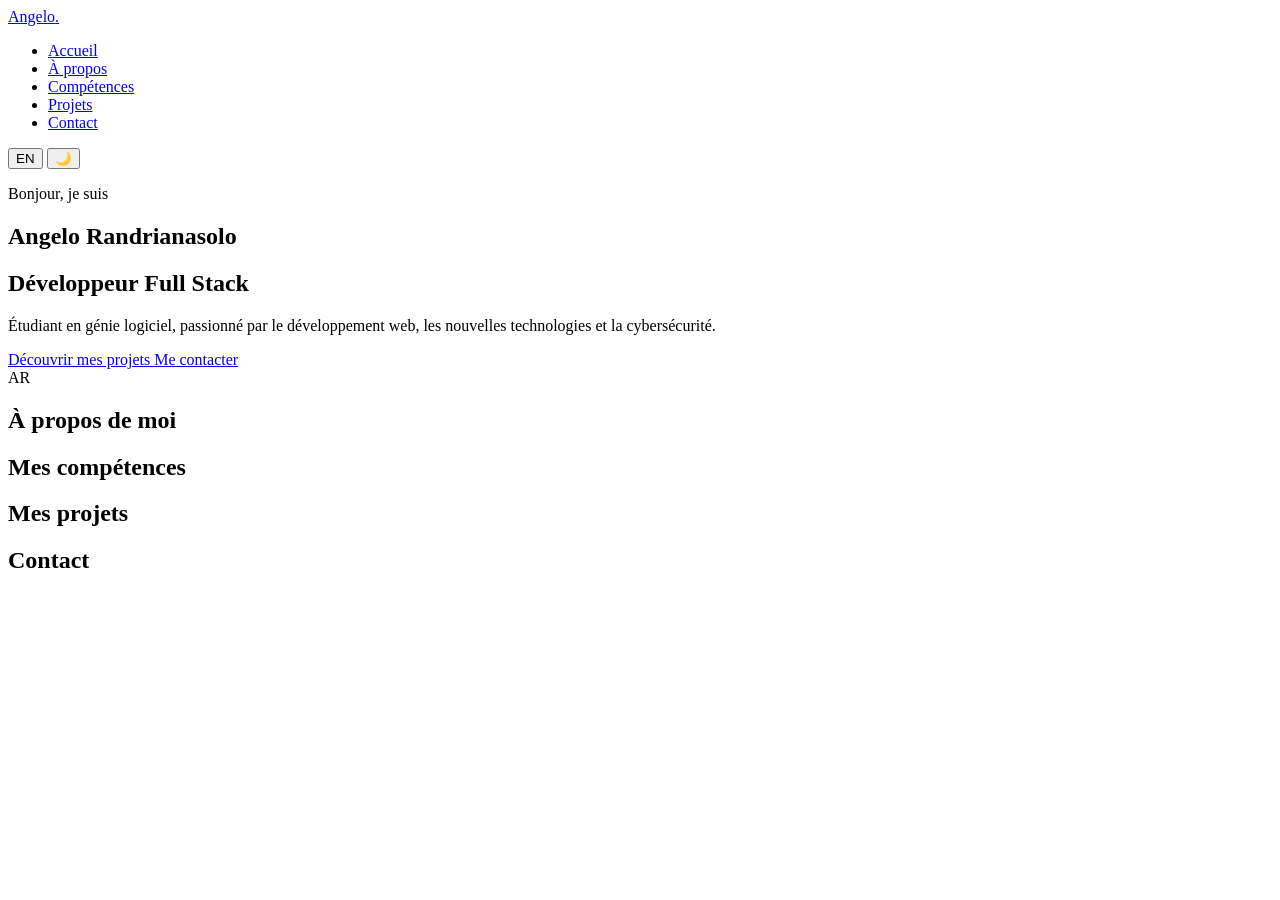
==== src/index.html @ d8524e96 "Structure HTML du portfolio" ====
<!DOCTYPE html>
<html lang="fr">
<head>
    <meta charset="UTF-8">
    <meta name="viewport" content="width=device-width, initial-scale=1.0">

    <meta name="description" content="Portfolio personnel d'Angelo, développeur en génie logiciel.">

    <title>Angelo | Développeur Full Stack</title>

    <link rel="stylesheet" href="css/style.css">
</head>

<body>

    <!-- Navigation -->
    <header class="header">
        <nav class="navbar container">

            <a href="#" class="logo">
                Angelo<span>.</span>
            </a>

            <ul class="nav-menu">
                <li><a href="#accueil" data-i18n="nav.home">Accueil</a></li>
                <li><a href="#apropos" data-i18n="nav.about">À propos</a></li>
                <li><a href="#competences" data-i18n="nav.skills">Compétences</a></li>
                <li><a href="#projets" data-i18n="nav.projects">Projets</a></li>
                <li><a href="#contact" data-i18n="nav.contact">Contact</a></li>
            </ul>

            <div class="nav-actions">
                <button id="language-toggle">EN</button>
                <button id="theme-toggle">🌙</button>
            </div>

        </nav>
    </header>

    <!-- Accueil -->
    <main>

        <section class="hero container" id="accueil">

            <div class="hero-content">

                <p class="hero-subtitle" data-i18n="hero.greeting">
                    Bonjour, je suis
                </p>

                <h1>
                    Angelo <span>Randrianasolo</span>
                </h1>

                <h2 data-i18n="hero.job">
                    Développeur Full Stack
                </h2>

                <p class="hero-description" data-i18n="hero.description">
                    Étudiant en génie logiciel, passionné par le développement
                    web, les nouvelles technologies et la cybersécurité.
                </p>

                <div class="hero-buttons">

                    <a href="#projets" class="btn btn-primary"
                       data-i18n="hero.projects">
                        Découvrir mes projets
                    </a>

                    <a href="#contact" class="btn btn-secondary"
                       data-i18n="hero.contact">
                        Me contacter
                    </a>

                </div>

            </div>

            <div class="hero-image">
                <div class="image-placeholder">
                    AR
                </div>
            </div>

        </section>

        <!-- À propos -->
        <section id="apropos" class="container">
            <h2 data-i18n="about.title">À propos de moi</h2>
        </section>

        <!-- Compétences -->
        <section id="competences" class="container">
            <h2 data-i18n="skills.title">Mes compétences</h2>
        </section>

        <!-- Projets -->
        <section id="projets" class="container">
            <h2 data-i18n="projects.title">Mes projets</h2>
        </section>

        <!-- Contact -->
        <section id="contact" class="container">
            <h2 data-i18n="contact.title">Contact</h2>
        </section>

    </main>

    <script src="js/script.js"></script>

</body>
</html>
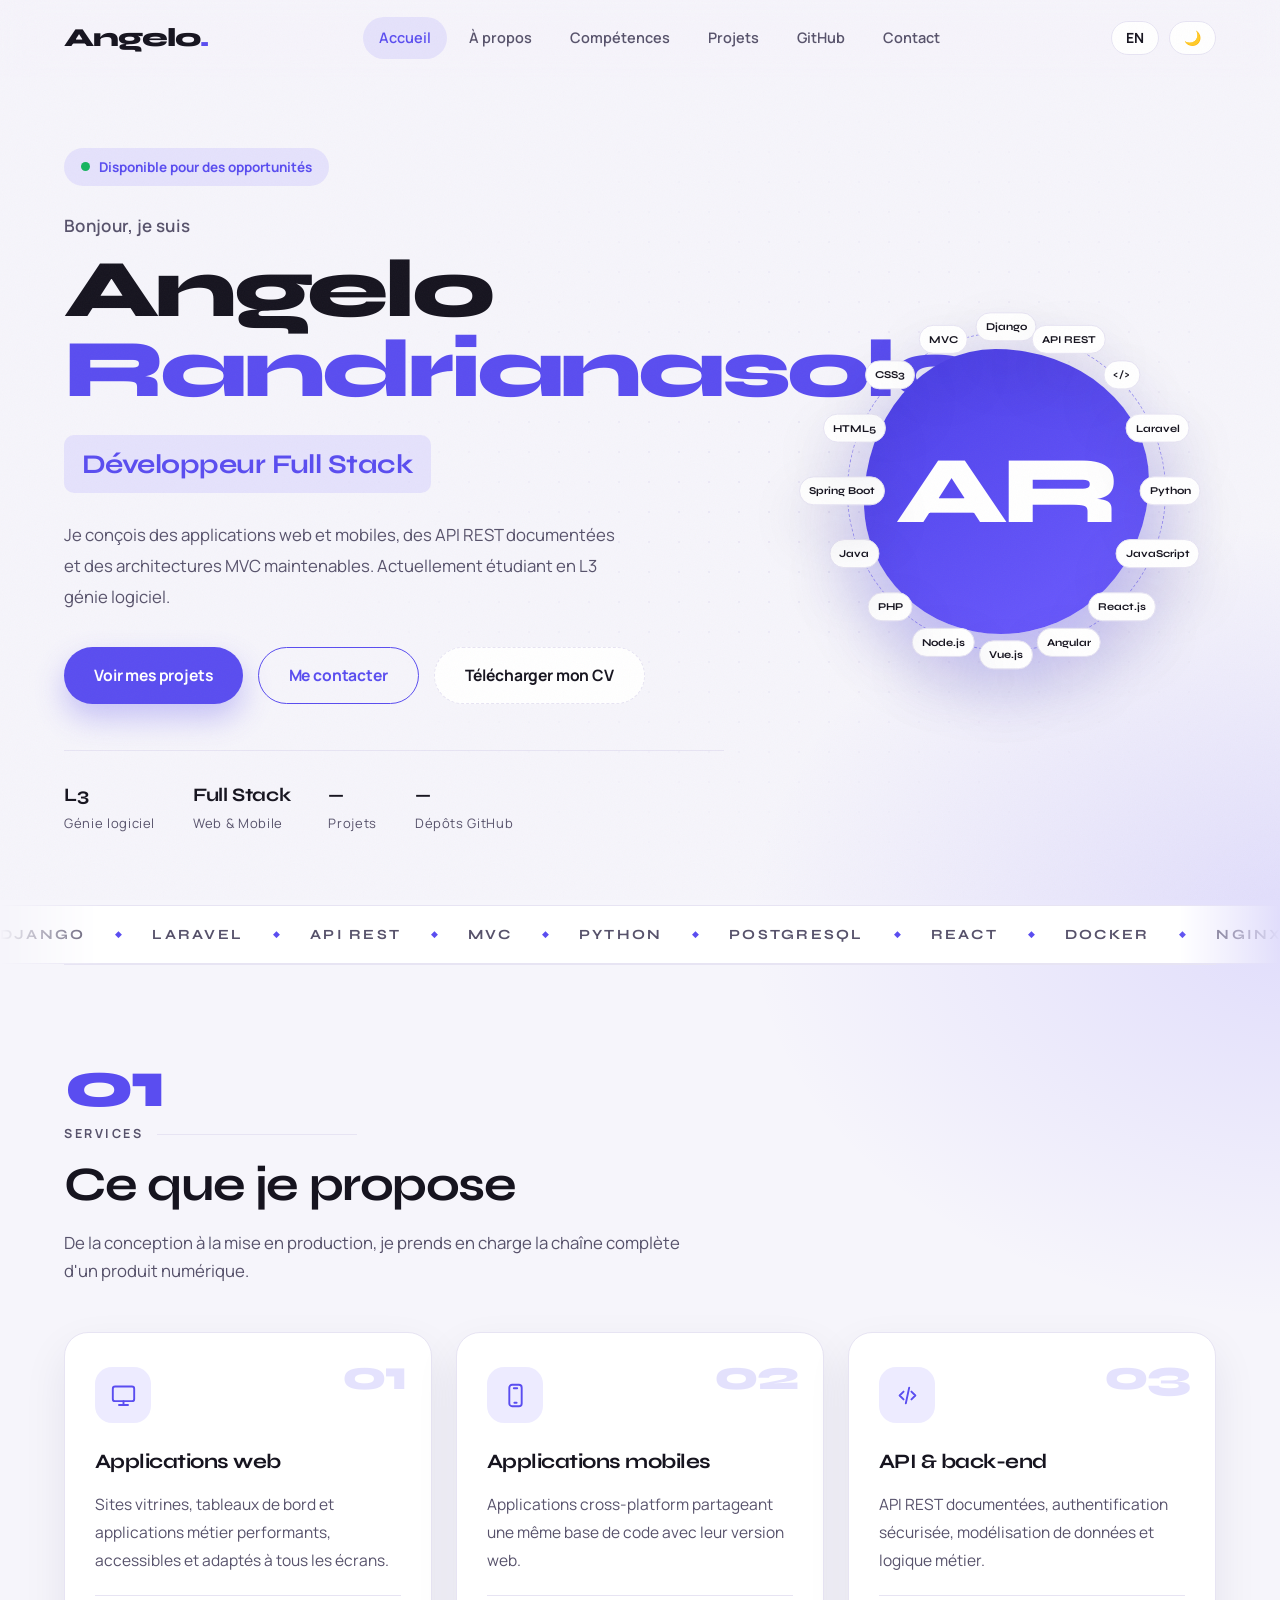
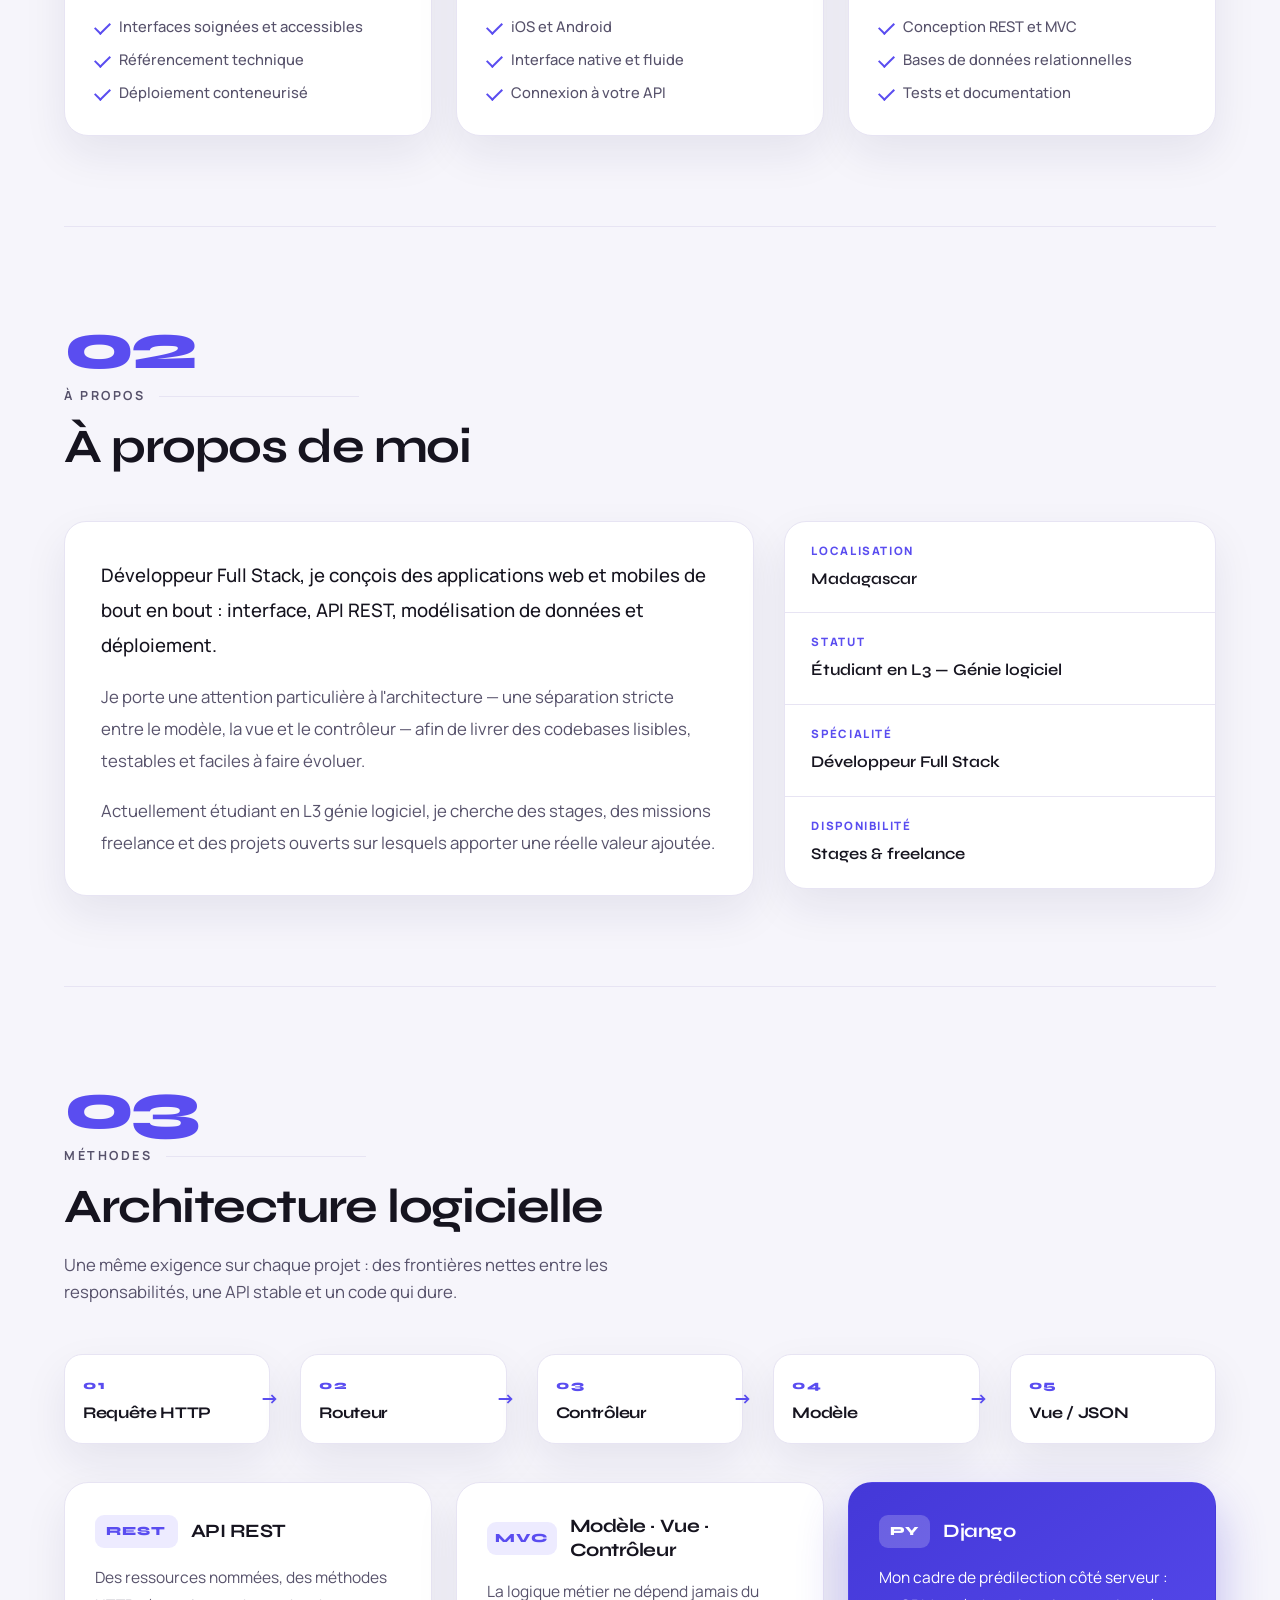
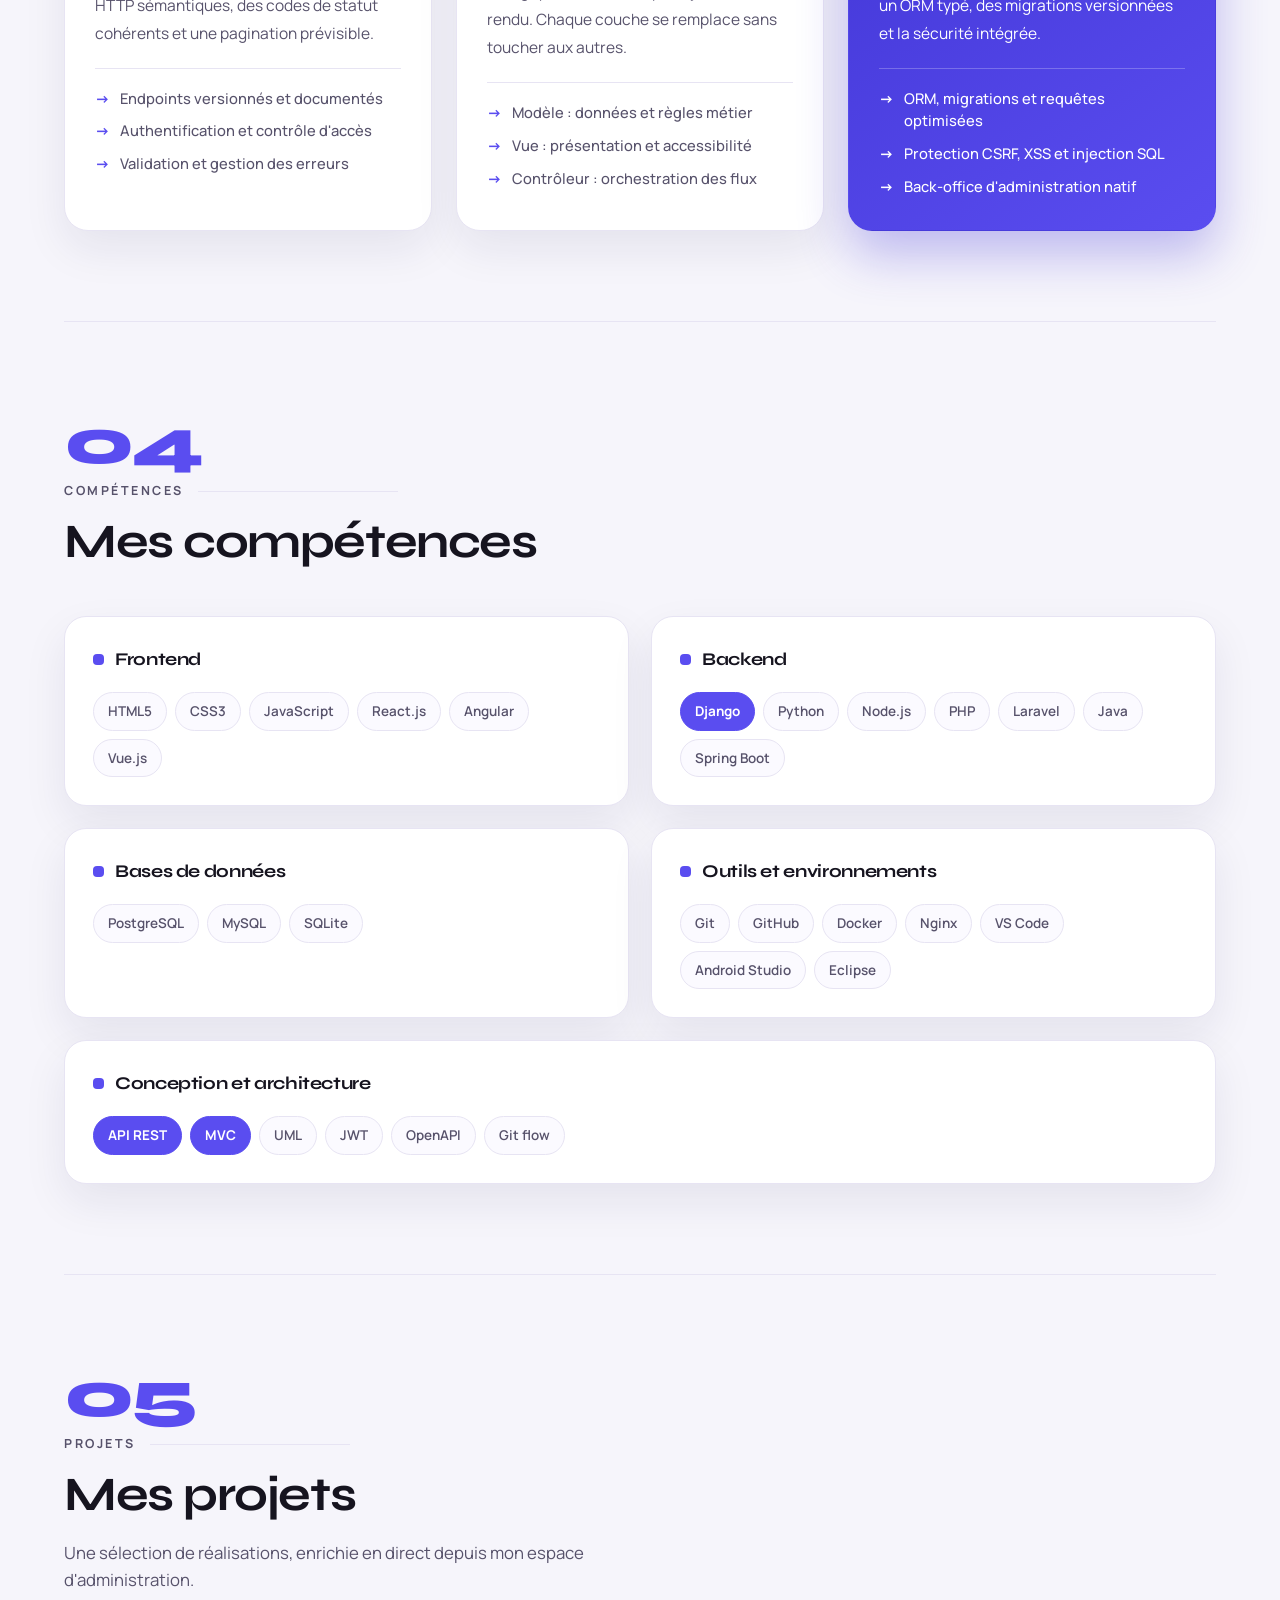
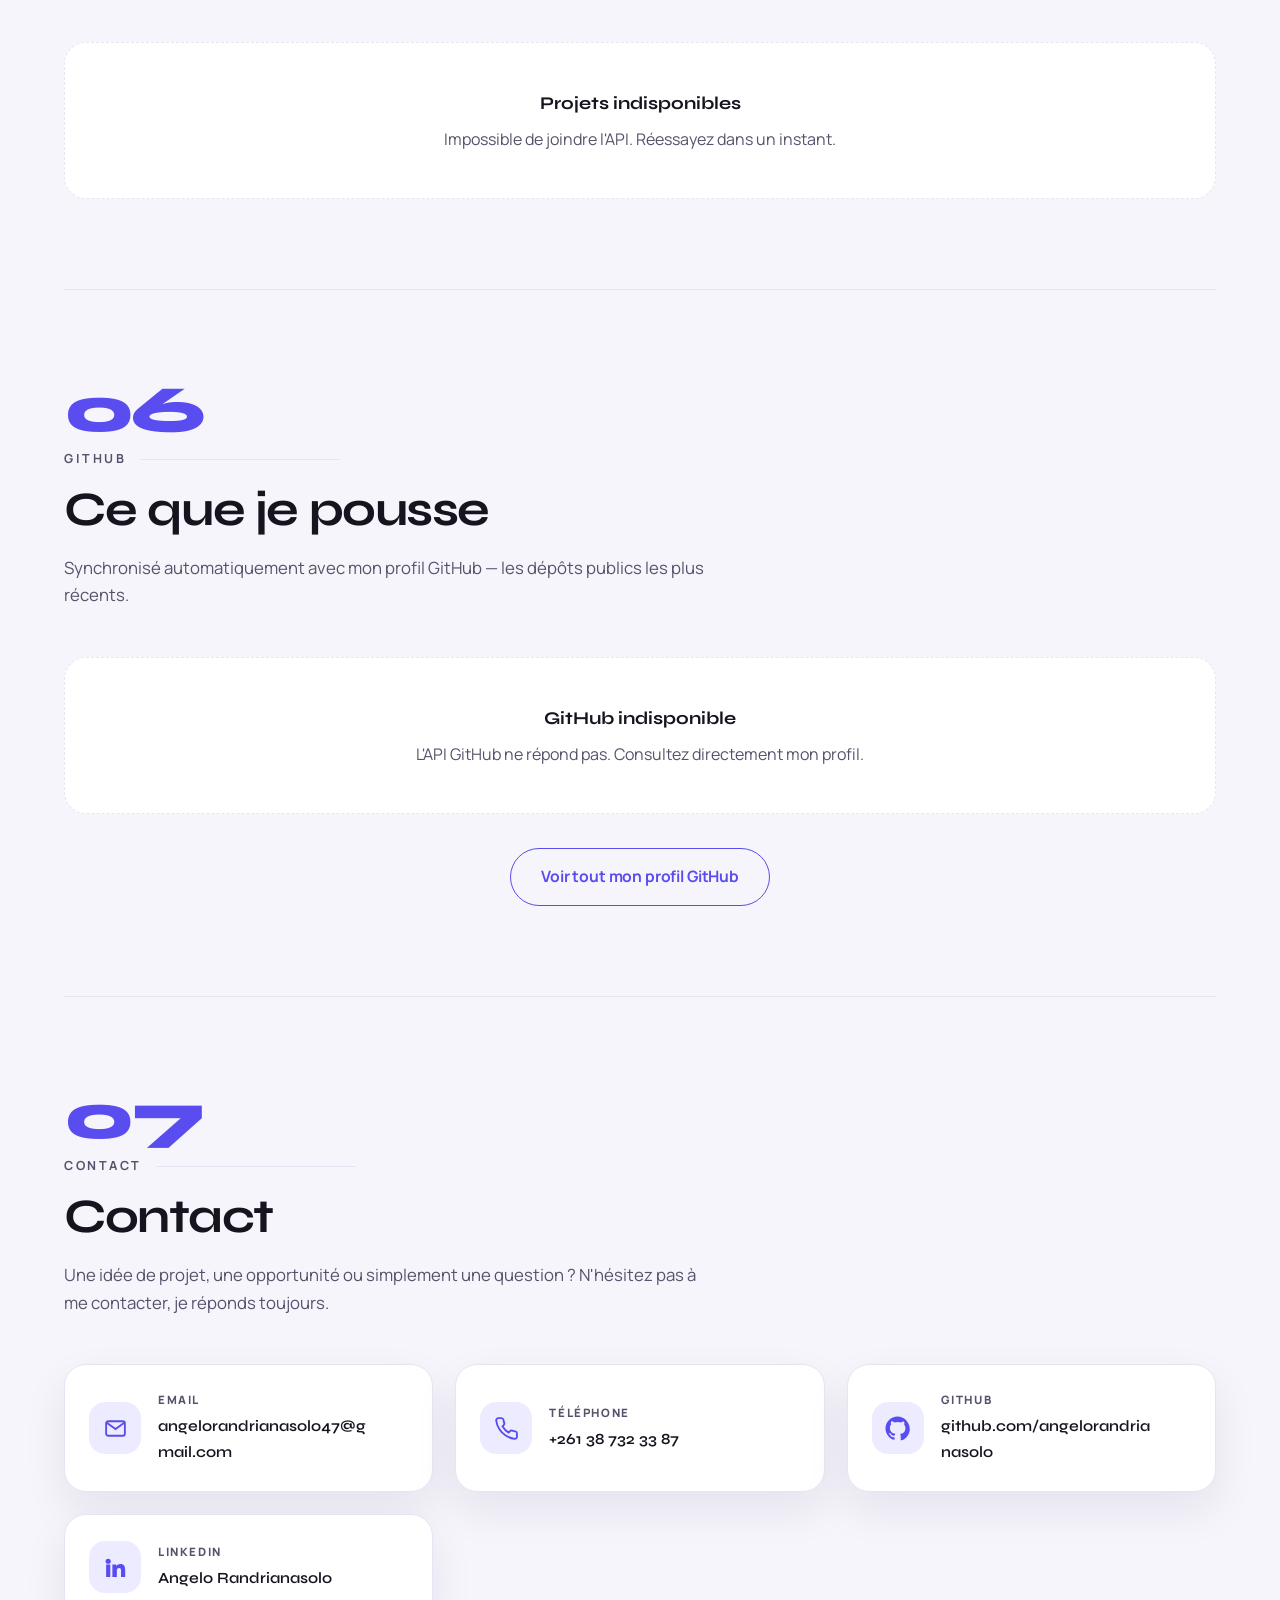
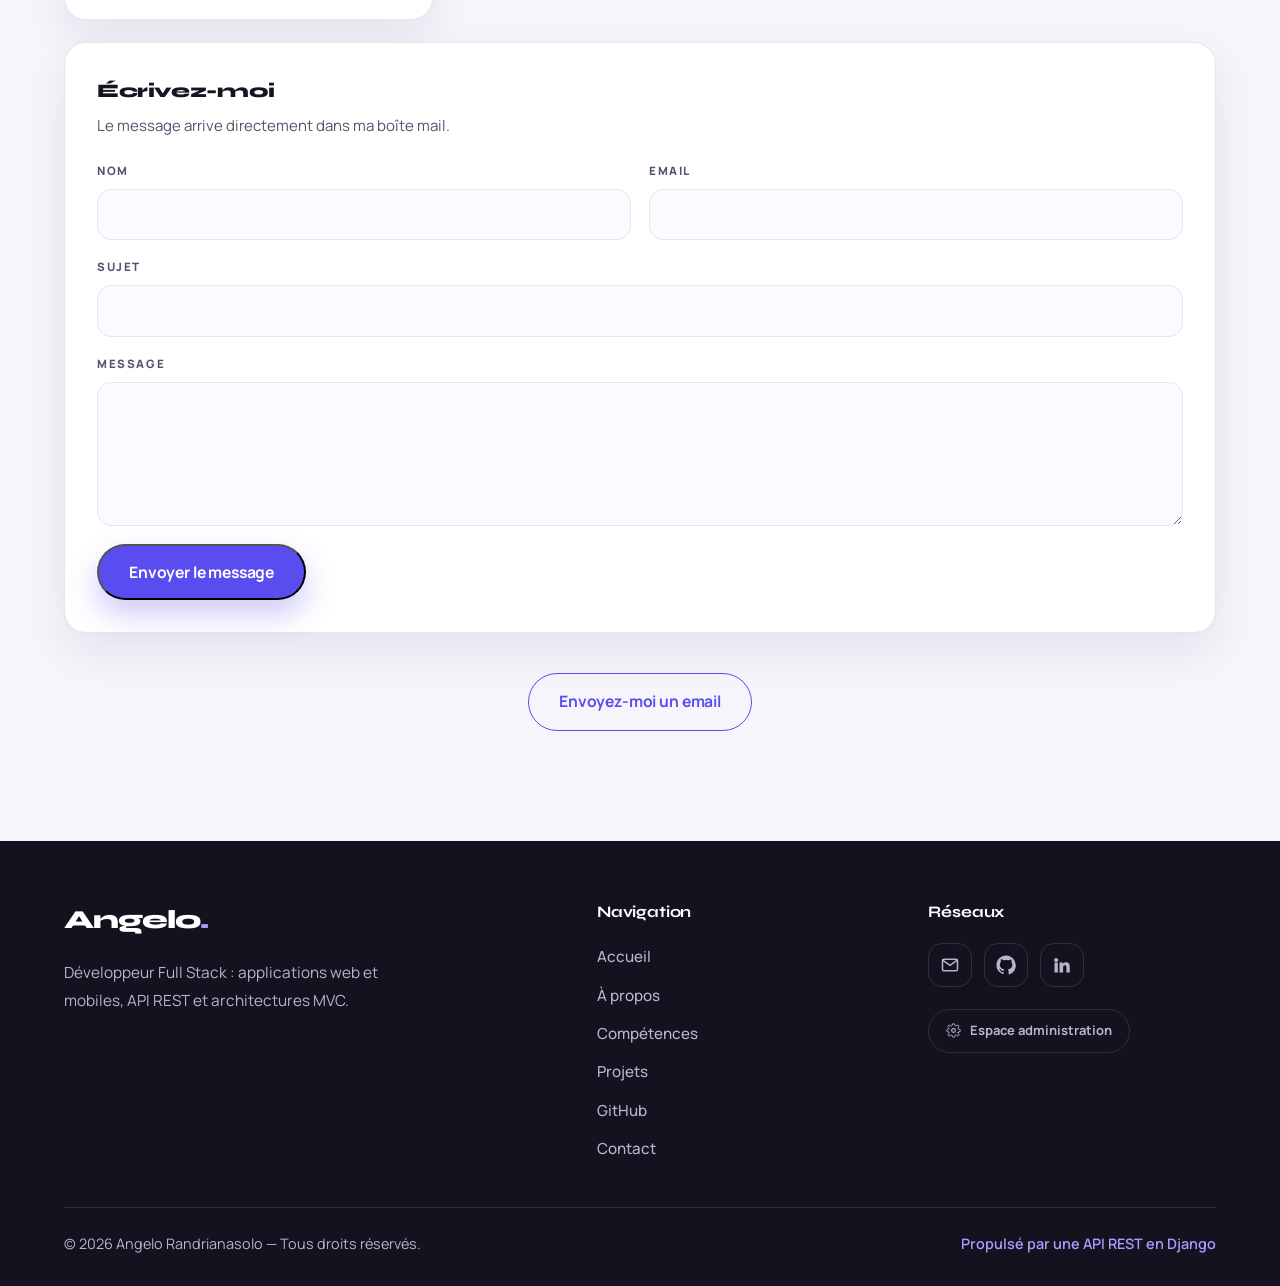
==== commit e407ec38: "feat(site): refonte de la page publique - Hero avec photo de profil, CV, compteurs et anneau de 16 c" ====
--- a/src/index.html
+++ b/src/index.html
@@ -1,72 +1,141 @@
-
 <!DOCTYPE html>
 <html lang="fr">
 <head>
     <meta charset="UTF-8">
     <meta name="viewport" content="width=device-width, initial-scale=1.0">
 
-    <meta name="description" content="Portfolio personnel d'Angelo, développeur en génie logiciel.">
-
-    <title>Angelo | Développeur Full Stack</title>
-
-    <link rel="stylesheet" href="css/style.css">
+    <meta name="description" content="Portfolio d'Angelo Randrianasolo, développeur Full Stack : applications web et mobiles, API REST et architectures MVC. Étudiant en L3 génie logiciel.">
+    <meta name="author" content="Angelo Randrianasolo">
+    <meta name="theme-color" content="#f6f5fb">
+
+    <meta property="og:type" content="website">
+    <meta property="og:locale" content="fr_FR">
+    <meta property="og:title" content="Angelo Randrianasolo | Développeur Full Stack">
+    <meta property="og:description" content="Applications web et mobiles, API REST documentées et architectures MVC. Développeur Full Stack basé à Madagascar.">
+
+    <title>Angelo Randrianasolo | Développeur Full Stack</title>
+
+    <link rel="icon" type="image/svg+xml" href="favicon.svg">
+
+    <link rel="preconnect" href="https://fonts.googleapis.com">
+    <link rel="preconnect" href="https://fonts.gstatic.com" crossorigin>
+    <link href="https://fonts.googleapis.com/css2?family=Syne:wght@600;700;800&family=Manrope:wght@400;500;600;700;800&display=swap" rel="stylesheet">
+
+    <link rel="stylesheet" href="css/style.css?v=20261120f">
+
+    <!-- Applique le thème avant le premier rendu pour éviter le flash blanc -->
+    <script>
+        (function () {
+            document.documentElement.classList.add("js");
+
+            var theme = null;
+            try { theme = localStorage.getItem("portfolio-theme"); } catch (error) {}
+
+            if (!theme) {
+                theme = window.matchMedia("(prefers-color-scheme: dark)").matches
+                    ? "dark" : "light";
+            }
+
+            if (theme === "dark") {
+                document.documentElement.classList.add("dark-theme");
+            }
+        })();
+    </script>
 </head>
 
 <body>
+
+    <a class="skip-link" href="#contenu" data-i18n="a11y.skip">Aller au contenu</a>
 
     <!-- Navigation -->
     <header class="header">
-        <nav class="navbar container">
-
-            <a href="#" class="logo">
+        <nav class="navbar container" aria-label="Navigation principale" data-i18n-aria="a11y.nav">
+
+            <a href="#accueil" class="logo">
                 Angelo<span>.</span>
             </a>
 
-            <ul class="nav-menu">
+            <ul class="nav-menu" id="nav-menu">
                 <li><a href="#accueil" data-i18n="nav.home">Accueil</a></li>
                 <li><a href="#apropos" data-i18n="nav.about">À propos</a></li>
                 <li><a href="#competences" data-i18n="nav.skills">Compétences</a></li>
                 <li><a href="#projets" data-i18n="nav.projects">Projets</a></li>
+                <li><a href="#github" data-i18n="nav.github">GitHub</a></li>
                 <li><a href="#contact" data-i18n="nav.contact">Contact</a></li>
             </ul>
 
             <div class="nav-actions">
-                <button id="language-toggle">EN</button>
-                <button id="theme-toggle">🌙</button>
+                <button id="language-toggle" type="button"
+                        aria-label="Passer en anglais (EN)"
+                        data-i18n-aria="a11y.lang">EN</button>
+
+                <button id="theme-toggle" type="button"
+                        aria-label="Passer en mode sombre (🌙)"
+                        data-i18n-aria="a11y.theme.toDark">🌙</button>
+
+                <button id="nav-toggle" class="nav-toggle" type="button"
+                        aria-label="Ouvrir le menu"
+                        aria-expanded="false"
+                        aria-controls="nav-menu"
+                        data-i18n-aria="a11y.menu.open">
+
+                    <svg class="icon-menu" viewBox="0 0 24 24" aria-hidden="true">
+                        <path d="M4 7h16M4 12h16M4 17h16"
+                              fill="none" stroke="currentColor"
+                              stroke-width="2" stroke-linecap="round"/>
+                    </svg>
+
+                    <svg class="icon-close" viewBox="0 0 24 24" aria-hidden="true">
+                        <path d="M6 6l12 12M18 6L6 18"
+                              fill="none" stroke="currentColor"
+                              stroke-width="2" stroke-linecap="round"/>
+                    </svg>
+                </button>
             </div>
 
         </nav>
     </header>
 
-    <!-- Accueil -->
-    <main>
-
+    <main id="contenu">
+
+        <!-- ================= ACCUEIL ================= -->
         <section class="hero container" id="accueil">
 
             <div class="hero-content">
 
-                <p class="hero-subtitle" data-i18n="hero.greeting">
+                <p class="hero-badge reveal">
+                    <span class="pulse" aria-hidden="true"></span>
+                    <span data-i18n="hero.available">Disponible pour des opportunités</span>
+                </p>
+
+                <p class="hero-subtitle reveal" data-i18n="hero.greeting">
                     Bonjour, je suis
                 </p>
 
-                <h1>
+                <h1 class="reveal">
                     Angelo <span>Randrianasolo</span>
                 </h1>
 
-                <h2 data-i18n="hero.job">
+                <p class="hero-role reveal" data-i18n="hero.job">
                     Développeur Full Stack
-                </h2>
-
-                <p class="hero-description" data-i18n="hero.description">
-                    Étudiant en génie logiciel, passionné par le développement
-                    web, les nouvelles technologies et la cybersécurité.
-                </p>
-
-                <div class="hero-buttons">
+                </p>
+
+                <p class="hero-description reveal" data-i18n="hero.description">
+                    Je conçois des applications web et mobiles, des API REST
+                    documentées et des architectures MVC maintenables.
+                    Actuellement étudiant en L3 génie logiciel.
+                </p>
+
+                <div class="hero-buttons reveal">
 
                     <a href="#projets" class="btn btn-primary"
                        data-i18n="hero.projects">
-                        Découvrir mes projets
+                        Voir mes projets
+                        <svg class="btn-arrow" viewBox="0 0 24 24" aria-hidden="true">
+                            <path d="M5 12h14M13 6l6 6-6 6"
+                                  fill="none" stroke="currentColor"
+                                  stroke-width="2" stroke-linecap="round" stroke-linejoin="round"/>
+                        </svg>
                     </a>
 
                     <a href="#contact" class="btn btn-secondary"
@@ -74,41 +143,754 @@
                         Me contacter
                     </a>
 
-                </div>
-
-            </div>
-
-            <div class="hero-image">
-                <div class="image-placeholder">
-                    AR
-                </div>
+                    <a href="#" id="cv-download" class="btn btn-ghost"
+                       hidden data-i18n="hero.cv">
+                        Télécharger mon CV
+                        <svg class="btn-arrow" viewBox="0 0 24 24" aria-hidden="true">
+                            <path d="M12 4v11m0 0 4-4m-4 4-4-4M5 19h14"
+                                  fill="none" stroke="currentColor"
+                                  stroke-width="2" stroke-linecap="round" stroke-linejoin="round"/>
+                        </svg>
+                    </a>
+
+                </div>
+
+                <ul class="hero-meta reveal">
+
+                    <li>
+                        <strong>L3</strong>
+                        <span data-i18n="hero.meta1">Génie logiciel</span>
+                    </li>
+
+                    <li>
+                        <strong>Full Stack</strong>
+                        <span data-i18n="hero.meta2">Web &amp; Mobile</span>
+                    </li>
+
+                    <li>
+                        <strong id="stat-projects">—</strong>
+                        <span data-i18n="hero.statProjects">Projets</span>
+                    </li>
+
+                    <li>
+                        <strong id="stat-repos">—</strong>
+                        <span data-i18n="hero.statRepos">Dépôts GitHub</span>
+                    </li>
+
+                </ul>
+
+            </div>
+
+            <div class="hero-visual reveal" aria-hidden="true">
+
+                <div class="hero-avatar">
+                    <img id="hero-photo" class="avatar-photo" alt="" hidden>
+                    <span class="avatar-initials">AR</span>
+                    <span class="avatar-ring"></span>
+                </div>
+
+                <div class="hero-chips">
+                    <span class="chip-slot" style="--i:0"><span class="float-chip">Django</span></span>
+                    <span class="chip-slot" style="--i:1"><span class="float-chip">API REST</span></span>
+                    <span class="chip-slot" style="--i:2"><span class="float-chip">&lt;/&gt;</span></span>
+                    <span class="chip-slot" style="--i:3"><span class="float-chip">Laravel</span></span>
+                    <span class="chip-slot" style="--i:4"><span class="float-chip">Python</span></span>
+                    <span class="chip-slot" style="--i:5"><span class="float-chip">JavaScript</span></span>
+                    <span class="chip-slot" style="--i:6"><span class="float-chip">React.js</span></span>
+                    <span class="chip-slot" style="--i:7"><span class="float-chip">Angular</span></span>
+                    <span class="chip-slot" style="--i:8"><span class="float-chip">Vue.js</span></span>
+                    <span class="chip-slot" style="--i:9"><span class="float-chip">Node.js</span></span>
+                    <span class="chip-slot" style="--i:10"><span class="float-chip">PHP</span></span>
+                    <span class="chip-slot" style="--i:11"><span class="float-chip">Java</span></span>
+                    <span class="chip-slot" style="--i:12"><span class="float-chip">Spring Boot</span></span>
+                    <span class="chip-slot" style="--i:13"><span class="float-chip">HTML5</span></span>
+                    <span class="chip-slot" style="--i:14"><span class="float-chip">CSS3</span></span>
+                    <span class="chip-slot" style="--i:15"><span class="float-chip">MVC</span></span>
+                </div>
+
             </div>
 
         </section>
 
-        <!-- À propos -->
+        <!-- ================= BANDEAU MOUVEMENT ================= -->
+        <div class="marquee" aria-hidden="true">
+            <div class="marquee-track">
+                <span>Django</span><i>◆</i>
+                <span>Laravel</span><i>◆</i>
+                <span>API REST</span><i>◆</i>
+                <span>MVC</span><i>◆</i>
+                <span>Python</span><i>◆</i>
+                <span>PostgreSQL</span><i>◆</i>
+                <span>React</span><i>◆</i>
+                <span>Docker</span><i>◆</i>
+                <span>Nginx</span><i>◆</i>
+                <span>JavaScript</span><i>◆</i>
+                <span>Git</span><i>◆</i>
+                <span>Django</span><i>◆</i>
+                <span>Laravel</span><i>◆</i>
+                <span>API REST</span><i>◆</i>
+                <span>MVC</span><i>◆</i>
+                <span>Python</span><i>◆</i>
+                <span>PostgreSQL</span><i>◆</i>
+                <span>React</span><i>◆</i>
+                <span>Docker</span><i>◆</i>
+                <span>Nginx</span><i>◆</i>
+                <span>JavaScript</span><i>◆</i>
+                <span>Git</span><i>◆</i>
+            </div>
+        </div>
+
+        <!-- ================= SERVICES ================= -->
+        <section id="services" class="container">
+
+            <div class="section-header reveal">
+                <span class="section-index" aria-hidden="true">01</span>
+                <p class="section-kicker" data-i18n="services.kicker">Services</p>
+                <h2 data-i18n="services.title">Ce que je propose</h2>
+                <p class="section-intro" data-i18n="services.intro">
+                    De la conception à la mise en production, je prends en charge
+                    la chaîne complète d'un produit numérique.
+                </p>
+            </div>
+
+            <div class="services-grid">
+
+                <article class="service-card reveal">
+                    <span class="service-icon" aria-hidden="true">
+                        <svg viewBox="0 0 24 24" fill="none" stroke="currentColor"
+                             stroke-width="1.7" stroke-linecap="round" stroke-linejoin="round">
+                            <rect x="2.5" y="4" width="19" height="13" rx="2"/>
+                            <path d="M8 20.5h8M12 17v3.5"/>
+                        </svg>
+                    </span>
+                    <span class="service-index" aria-hidden="true">01</span>
+                    <h3 data-i18n="services.web.title">Applications web</h3>
+                    <p data-i18n="services.web.desc">
+                        Sites vitrines, tableaux de bord et applications métier
+                        performants, accessibles et adaptés à tous les écrans.
+                    </p>
+                    <ul class="service-points">
+                        <li data-i18n="services.web.p1">Interfaces soignées et accessibles</li>
+                        <li data-i18n="services.web.p2">Référencement technique</li>
+                        <li data-i18n="services.web.p3">Déploiement conteneurisé</li>
+                    </ul>
+                </article>
+
+                <article class="service-card reveal">
+                    <span class="service-icon" aria-hidden="true">
+                        <svg viewBox="0 0 24 24" fill="none" stroke="currentColor"
+                             stroke-width="1.7" stroke-linecap="round" stroke-linejoin="round">
+                            <rect x="6.5" y="2.5" width="11" height="19" rx="2.5"/>
+                            <path d="M10.5 5.5h3M11 18.5h2"/>
+                        </svg>
+                    </span>
+                    <span class="service-index" aria-hidden="true">02</span>
+                    <h3 data-i18n="services.mobile.title">Applications mobiles</h3>
+                    <p data-i18n="services.mobile.desc">
+                        Applications cross-platform partageant une même base
+                        de code avec leur version web.
+                    </p>
+                    <ul class="service-points">
+                        <li data-i18n="services.mobile.p1">iOS et Android</li>
+                        <li data-i18n="services.mobile.p2">Interface native et fluide</li>
+                        <li data-i18n="services.mobile.p3">Connexion à votre API</li>
+                    </ul>
+                </article>
+
+                <article class="service-card reveal">
+                    <span class="service-icon" aria-hidden="true">
+                        <svg viewBox="0 0 24 24" fill="none" stroke="currentColor"
+                             stroke-width="1.7" stroke-linecap="round" stroke-linejoin="round">
+                            <path d="M8.5 8.5 5 12l3.5 3.5M15.5 8.5 19 12l-3.5 3.5M13.5 5l-3 14"/>
+                        </svg>
+                    </span>
+                    <span class="service-index" aria-hidden="true">03</span>
+                    <h3 data-i18n="services.api.title">API &amp; back-end</h3>
+                    <p data-i18n="services.api.desc">
+                        API REST documentées, authentification sécurisée,
+                        modélisation de données et logique métier.
+                    </p>
+                    <ul class="service-points">
+                        <li data-i18n="services.api.p1">Conception REST et MVC</li>
+                        <li data-i18n="services.api.p2">Bases de données relationnelles</li>
+                        <li data-i18n="services.api.p3">Tests et documentation</li>
+                    </ul>
+                </article>
+
+            </div>
+        </section>
+
+        <!-- ================= À PROPOS ================= -->
         <section id="apropos" class="container">
-            <h2 data-i18n="about.title">À propos de moi</h2>
+
+            <div class="section-header reveal">
+                <span class="section-index" aria-hidden="true">02</span>
+                <p class="section-kicker" data-i18n="about.kicker">À propos</p>
+                <h2 data-i18n="about.title">À propos de moi</h2>
+            </div>
+
+            <div class="about-layout">
+
+                <div class="about-content reveal">
+                    <p data-i18n="about.text1">
+                        Développeur Full Stack, je conçois des applications web
+                        et mobiles de bout en bout : interface, API REST,
+                        modélisation de données et déploiement.
+                    </p>
+
+                    <p data-i18n="about.text2">
+                        Je porte une attention particulière à l'architecture —
+                        une séparation stricte entre le modèle, la vue et le
+                        contrôleur — afin de livrer des codebases lisibles,
+                        testables et faciles à faire évoluer.
+                    </p>
+
+                    <p data-i18n="about.text3">
+                        Actuellement étudiant en L3 génie logiciel, je cherche
+                        des stages, des missions freelance et des projets
+                        ouverts sur lesquels apporter une réelle valeur ajoutée.
+                    </p>
+                </div>
+
+                <ul class="about-info reveal">
+                    <li>
+                        <span class="about-info-label" data-i18n="about.location.label">Localisation</span>
+                        <span class="about-info-value" data-i18n="about.location.value">Madagascar</span>
+                    </li>
+                    <li>
+                        <span class="about-info-label" data-i18n="about.status.label">Statut</span>
+                        <span class="about-info-value" data-i18n="about.status.value">Étudiant en L3 — Génie logiciel</span>
+                    </li>
+                    <li>
+                        <span class="about-info-label" data-i18n="about.focus.label">Spécialité</span>
+                        <span class="about-info-value" data-i18n="about.focus.value">Développeur Full Stack</span>
+                    </li>
+                    <li>
+                        <span class="about-info-label" data-i18n="about.availability.label">Disponibilité</span>
+                        <span class="about-info-value" data-i18n="about.availability.value">Stages &amp; freelance</span>
+                    </li>
+                </ul>
+
+            </div>
         </section>
 
-        <!-- Compétences -->
+        <!-- ================= ARCHITECTURE ================= -->
+        <section id="architecture" class="container">
+
+            <div class="section-header reveal">
+                <span class="section-index" aria-hidden="true">03</span>
+                <p class="section-kicker" data-i18n="arch.kicker">Méthodes</p>
+                <h2 data-i18n="arch.title">Architecture logicielle</h2>
+                <p class="section-intro" data-i18n="arch.intro">
+                    Une même exigence sur chaque projet : des frontières nettes
+                    entre les responsabilités, une API stable et un code qui
+                    dure.
+                </p>
+            </div>
+
+            <!-- Cycle d'une requête -->
+            <div class="arch-flow reveal" role="list"
+                 aria-label="Cycle d'une requête" data-i18n-aria="arch.flowAria">
+
+                <div class="arch-step" role="listitem">
+                    <span class="arch-num">01</span>
+                    <span class="arch-label" data-i18n="arch.flow.1">Requête HTTP</span>
+                </div>
+
+                <div class="arch-step" role="listitem">
+                    <span class="arch-num">02</span>
+                    <span class="arch-label" data-i18n="arch.flow.2">Routeur</span>
+                </div>
+
+                <div class="arch-step" role="listitem">
+                    <span class="arch-num">03</span>
+                    <span class="arch-label" data-i18n="arch.flow.3">Contrôleur</span>
+                </div>
+
+                <div class="arch-step" role="listitem">
+                    <span class="arch-num">04</span>
+                    <span class="arch-label" data-i18n="arch.flow.4">Modèle</span>
+                </div>
+
+                <div class="arch-step arch-step--last" role="listitem">
+                    <span class="arch-num">05</span>
+                    <span class="arch-label" data-i18n="arch.flow.5">Vue / JSON</span>
+                </div>
+
+            </div>
+
+            <div class="arch-grid">
+
+                <article class="arch-card reveal">
+                    <div class="arch-card-head">
+                        <span class="arch-badge" aria-hidden="true">REST</span>
+                        <h3 data-i18n="arch.rest.title">API REST</h3>
+                    </div>
+                    <p data-i18n="arch.rest.desc">
+                        Des ressources nommées, des méthodes HTTP sémantiques,
+                        des codes de statut cohérents et une pagination
+                        prévisible.
+                    </p>
+                    <ul class="arch-list">
+                        <li data-i18n="arch.rest.p1">Endpoints versionnés et documentés</li>
+                        <li data-i18n="arch.rest.p2">Authentification et contrôle d'accès</li>
+                        <li data-i18n="arch.rest.p3">Validation et gestion des erreurs</li>
+                    </ul>
+                </article>
+
+                <article class="arch-card reveal">
+                    <div class="arch-card-head">
+                        <span class="arch-badge" aria-hidden="true">MVC</span>
+                        <h3 data-i18n="arch.mvc.title">Modèle · Vue · Contrôleur</h3>
+                    </div>
+                    <p data-i18n="arch.mvc.desc">
+                        La logique métier ne dépend jamais du rendu. Chaque
+                        couche se remplace sans toucher aux autres.
+                    </p>
+                    <ul class="arch-list">
+                        <li data-i18n="arch.mvc.p1">Modèle : données et règles métier</li>
+                        <li data-i18n="arch.mvc.p2">Vue : présentation et accessibilité</li>
+                        <li data-i18n="arch.mvc.p3">Contrôleur : orchestration des flux</li>
+                    </ul>
+                </article>
+
+                <article class="arch-card arch-card--featured reveal">
+                    <div class="arch-card-head">
+                        <span class="arch-badge arch-badge--solid" aria-hidden="true">PY</span>
+                        <h3 data-i18n="arch.django.title">Django</h3>
+                    </div>
+                    <p data-i18n="arch.django.desc">
+                        Mon cadre de prédilection côté serveur : un ORM typé,
+                        des migrations versionnées et la sécurité intégrée.
+                    </p>
+                    <ul class="arch-list">
+                        <li data-i18n="arch.django.p1">ORM, migrations et requêtes optimisées</li>
+                        <li data-i18n="arch.django.p2">Protection CSRF, XSS et injection SQL</li>
+                        <li data-i18n="arch.django.p3">Back-office d'administration natif</li>
+                    </ul>
+                </article>
+
+            </div>
+        </section>
+
+        <!-- ================= COMPÉTENCES ================= -->
         <section id="competences" class="container">
-            <h2 data-i18n="skills.title">Mes compétences</h2>
+
+            <div class="section-header reveal">
+                <span class="section-index" aria-hidden="true">04</span>
+                <p class="section-kicker" data-i18n="skills.kicker">Compétences</p>
+                <h2 data-i18n="skills.title">Mes compétences</h2>
+            </div>
+
+            <div class="skills-grid">
+
+                <div class="skill-card reveal">
+                    <h3 data-i18n="skills.frontend">Frontend</h3>
+                    <div class="skill-tags">
+                        <span>HTML5</span>
+                        <span>CSS3</span>
+                        <span>JavaScript</span>
+                        <span>React.js</span>
+                        <span>Angular</span>
+                        <span>Vue.js</span>
+                    </div>
+                </div>
+
+                <div class="skill-card reveal">
+                    <h3 data-i18n="skills.backend">Backend</h3>
+                    <div class="skill-tags">
+                        <span class="tag-hot">Django</span>
+                        <span>Python</span>
+                        <span>Node.js</span>
+                        <span>PHP</span>
+                        <span>Laravel</span>
+                        <span>Java</span>
+                        <span>Spring Boot</span>
+                    </div>
+                </div>
+
+                <div class="skill-card reveal">
+                    <h3 data-i18n="skills.database">Bases de données</h3>
+                    <div class="skill-tags">
+                        <span>PostgreSQL</span>
+                        <span>MySQL</span>
+                        <span>SQLite</span>
+                    </div>
+                </div>
+
+                <div class="skill-card reveal">
+                    <h3 data-i18n="skills.tools">Outils et environnements</h3>
+                    <div class="skill-tags">
+                        <span>Git</span>
+                        <span>GitHub</span>
+                        <span>Docker</span>
+                        <span>Nginx</span>
+                        <span>VS Code</span>
+                        <span>Android Studio</span>
+                        <span>Eclipse</span>
+                    </div>
+                </div>
+
+                <div class="skill-card skill-card--wide reveal">
+                    <h3 data-i18n="skills.architecture">Conception et architecture</h3>
+                    <div class="skill-tags">
+                        <span class="tag-hot">API REST</span>
+                        <span class="tag-hot">MVC</span>
+                        <span>UML</span>
+                        <span>JWT</span>
+                        <span>OpenAPI</span>
+                        <span>Git flow</span>
+                    </div>
+                </div>
+
+            </div>
         </section>
 
-        <!-- Projets -->
+        <!-- ================= PROJETS ================= -->
         <section id="projets" class="container">
-            <h2 data-i18n="projects.title">Mes projets</h2>
+
+            <div class="section-header reveal">
+                <span class="section-index" aria-hidden="true">05</span>
+                <p class="section-kicker" data-i18n="projects.kicker">Projets</p>
+                <h2 data-i18n="projects.title">Mes projets</h2>
+                <p class="section-intro" data-i18n="projects.intro">
+                    Une sélection de réalisations, enrichie en direct depuis
+                    mon espace d'administration.
+                </p>
+            </div>
+
+            <div class="projects-grid" id="projects-grid"
+                 aria-live="polite" aria-busy="true">
+
+                <p class="projects-state" id="projects-state"
+                   data-i18n="projects.loading">Chargement des projets…</p>
+
+            </div>
         </section>
 
-        <!-- Contact -->
+        <!-- ================= GITHUB ================= -->
+        <section id="github" class="container">
+
+            <div class="section-header reveal">
+                <span class="section-index" aria-hidden="true">06</span>
+                <p class="section-kicker" data-i18n="github.kicker">GitHub</p>
+                <h2 data-i18n="github.title">Ce que je pousse</h2>
+                <p class="section-intro" data-i18n="github.intro">
+                    Synchronisé automatiquement avec mon profil GitHub —
+                    les dépôts publics les plus récents.
+                </p>
+            </div>
+
+            <div class="github-grid" id="github-grid"
+                 aria-live="polite" aria-busy="true">
+
+                <p class="projects-state" id="github-state"
+                   data-i18n="github.loading">Chargement des dépôts…</p>
+
+            </div>
+
+            <div class="github-cta reveal">
+                <a href="https://github.com/angelorandrianasolo"
+                   target="_blank" rel="noopener noreferrer"
+                   class="btn btn-secondary"
+                   data-i18n="github.view">
+                    Voir tout mon profil GitHub
+                    <svg class="btn-arrow" viewBox="0 0 24 24" aria-hidden="true">
+                        <path d="M7 17 17 7M9 7h8v8"
+                              fill="none" stroke="currentColor"
+                              stroke-width="2" stroke-linecap="round" stroke-linejoin="round"/>
+                    </svg>
+                </a>
+            </div>
+
+        </section>
+
+        <!-- ================= CONTACT ================= -->
         <section id="contact" class="container">
-            <h2 data-i18n="contact.title">Contact</h2>
+
+            <div class="section-header reveal">
+                <span class="section-index" aria-hidden="true">07</span>
+                <p class="section-kicker" data-i18n="contact.kicker">Contact</p>
+                <h2 data-i18n="contact.title">Contact</h2>
+                <p class="section-intro" data-i18n="contact.subtitle">
+                    Une idée de projet, une opportunité ou simplement une question ?
+                    N'hésitez pas à me contacter, je réponds toujours.
+                </p>
+            </div>
+
+            <div class="contact-grid">
+
+                <a class="contact-card reveal"
+                   href="mailto:angelorandrianasolo47@gmail.com">
+
+                    <span class="contact-icon" aria-hidden="true">
+                        <svg viewBox="0 0 24 24">
+                            <rect x="3" y="5" width="18" height="14" rx="2"
+                                  fill="none" stroke="currentColor" stroke-width="1.8"/>
+                            <path d="m3.6 6.5 8.4 6 8.4-6"
+                                  fill="none" stroke="currentColor"
+                                  stroke-width="1.8" stroke-linecap="round"/>
+                        </svg>
+                    </span>
+
+                    <span class="contact-body">
+                        <span class="contact-label" data-i18n="contact.email.label">Email</span>
+                        <span class="contact-value">angelorandrianasolo47@gmail.com</span>
+                    </span>
+
+                    <svg class="contact-arrow" viewBox="0 0 24 24" aria-hidden="true">
+                        <path d="M7 17 17 7M9 7h8v8"
+                              fill="none" stroke="currentColor"
+                              stroke-width="2" stroke-linecap="round" stroke-linejoin="round"/>
+                    </svg>
+                </a>
+
+                <a class="contact-card reveal"
+                   href="tel:+261387323387">
+
+                    <span class="contact-icon" aria-hidden="true">
+                        <svg viewBox="0 0 24 24">
+                            <path d="M22 16.9v3a2 2 0 0 1-2.2 2 19.8 19.8 0 0 1-8.6-3.1 19.5 19.5 0 0 1-6-6A19.8 19.8 0 0 1 2.1 4.2 2 2 0 0 1 4.1 2h3a2 2 0 0 1 2 1.7c.1 1 .4 2 .7 2.9a2 2 0 0 1-.5 2.1L8.1 9.9a16 16 0 0 0 6 6l1.3-1.3a2 2 0 0 1 2.1-.5c.9.3 1.9.6 2.9.7a2 2 0 0 1 1.7 2z"
+                                  fill="none" stroke="currentColor"
+                                  stroke-width="1.8" stroke-linecap="round" stroke-linejoin="round"/>
+                        </svg>
+                    </span>
+
+                    <span class="contact-body">
+                        <span class="contact-label" data-i18n="contact.phone.label">Téléphone</span>
+                        <span class="contact-value">+261 38 732 33 87</span>
+                    </span>
+
+                    <svg class="contact-arrow" viewBox="0 0 24 24" aria-hidden="true">
+                        <path d="M7 17 17 7M9 7h8v8"
+                              fill="none" stroke="currentColor"
+                              stroke-width="2" stroke-linecap="round" stroke-linejoin="round"/>
+                    </svg>
+                </a>
+
+                <a class="contact-card reveal"
+                   href="https://github.com/angelorandrianasolo"
+                   target="_blank" rel="noopener noreferrer">
+
+                    <span class="contact-icon" aria-hidden="true">
+                        <svg viewBox="0 0 24 24">
+                            <path fill="currentColor" d="M12 .5C5.7.5.5 5.7.5 12c0 5.1 3.3 9.4 7.9 10.9.6.1.8-.2.8-.6v-2c-3.2.7-3.9-1.5-3.9-1.5-.5-1.3-1.3-1.7-1.3-1.7-1.1-.7.1-.7.1-.7 1.2.1 1.8 1.2 1.8 1.2 1 1.8 2.7 1.3 3.4 1 .1-.8.4-1.3.7-1.6-2.6-.3-5.3-1.3-5.3-5.7 0-1.3.5-2.3 1.2-3.1-.1-.3-.5-1.5.1-3.1 0 0 1-.3 3.3 1.2a11 11 0 0 1 6 0C17.3 5 18.3 5.3 18.3 5.3c.6 1.6.2 2.8.1 3.1.8.8 1.2 1.8 1.2 3.1 0 4.4-2.7 5.4-5.3 5.7.4.4.8 1.1.8 2.2v3.3c0 .4.2.7.8.6 4.6-1.5 7.9-5.8 7.9-10.9C23.5 5.7 18.3.5 12 .5z"/>
+                        </svg>
+                    </span>
+
+                    <span class="contact-body">
+                        <span class="contact-label">GitHub</span>
+                        <span class="contact-value">github.com/angelorandrianasolo</span>
+                    </span>
+
+                    <svg class="contact-arrow" viewBox="0 0 24 24" aria-hidden="true">
+                        <path d="M7 17 17 7M9 7h8v8"
+                              fill="none" stroke="currentColor"
+                              stroke-width="2" stroke-linecap="round" stroke-linejoin="round"/>
+                    </svg>
+                </a>
+
+                <a class="contact-card reveal"
+                   href="https://www.linkedin.com/in/angelo-randrianasolo-a0662339a"
+                   target="_blank" rel="noopener noreferrer">
+
+                    <span class="contact-icon" aria-hidden="true">
+                        <svg viewBox="0 0 24 24">
+                            <path fill="currentColor" d="M4.98 3.5a2.5 2.5 0 1 1 0 5 2.5 2.5 0 0 1 0-5zM3 9h4v12H3zM9 9h3.8v1.7h.1c.5-1 1.8-2 3.7-2 4 0 4.7 2.6 4.7 6V21h-4v-5.6c0-1.3 0-3-1.9-3s-2.1 1.4-2.1 2.9V21H9z"/>
+                        </svg>
+                    </span>
+
+                    <span class="contact-body">
+                        <span class="contact-label">LinkedIn</span>
+                        <span class="contact-value">Angelo Randrianasolo</span>
+                    </span>
+
+                    <svg class="contact-arrow" viewBox="0 0 24 24" aria-hidden="true">
+                        <path d="M7 17 17 7M9 7h8v8"
+                              fill="none" stroke="currentColor"
+                              stroke-width="2" stroke-linecap="round" stroke-linejoin="round"/>
+                    </svg>
+                </a>
+
+            </div>
+
+            <!-- ===================== FORMULAIRE ===================== -->
+            <div class="contact-form-card reveal">
+                <div class="contact-form-head">
+                    <p class="contact-form-kicker" data-i18n="contact.form.kicker">
+                        Écrivez-moi
+                    </p>
+                    <p class="contact-form-hint" data-i18n="contact.form.hint">
+                        Le message arrive directement dans ma boîte mail.
+                    </p>
+                </div>
+
+                <form id="contact-form" novalidate>
+                    <div class="form-row">
+                        <label class="field">
+                            <span class="field-label" data-i18n="contact.form.name">
+                                Nom
+                            </span>
+                            <input type="text" id="cf-name" name="name"
+                                   autocomplete="name" maxlength="120" required>
+                        </label>
+
+                        <label class="field">
+                            <span class="field-label" data-i18n="contact.form.email">
+                                Email
+                            </span>
+                            <input type="email" id="cf-email" name="email"
+                                   autocomplete="email" maxlength="254" required>
+                        </label>
+                    </div>
+
+                    <label class="field">
+                        <span class="field-label" data-i18n="contact.form.subject">
+                            Sujet
+                        </span>
+                        <input type="text" id="cf-subject" name="subject"
+                               maxlength="200">
+                    </label>
+
+                    <label class="field">
+                        <span class="field-label" data-i18n="contact.form.message">
+                            Message
+                        </span>
+                        <textarea id="cf-message" name="message" rows="5"
+                                  minlength="10" maxlength="5000" required></textarea>
+                    </label>
+
+                    <!-- Piège à robots : invisible pour les humains -->
+                    <div class="hp-field" aria-hidden="true">
+                        <label>
+                            <span>Ne pas remplir</span>
+                            <input type="text" name="website" tabindex="-1"
+                                   autocomplete="off">
+                        </label>
+                    </div>
+
+                    <div class="form-foot">
+                        <p class="form-status" id="contact-status"
+                           role="status" aria-live="polite" hidden></p>
+                        <button type="submit" class="btn btn-primary"
+                                id="contact-submit" data-i18n="contact.form.submit">
+                            Envoyer le message
+                        </button>
+                    </div>
+                </form>
+            </div>
+
+            <div class="contact-cta reveal">
+                <a href="mailto:angelorandrianasolo47@gmail.com" class="btn btn-secondary"
+                   data-i18n="contact.cta">
+                    Ou envoyez-moi un email
+                </a>
+            </div>
+
         </section>
 
     </main>
 
-    <script src="js/script.js"></script>
+    <!-- Pied de page -->
+    <footer class="footer">
+
+        <div class="container footer-grid">
+
+            <div class="footer-brand">
+                <a href="#accueil" class="logo">Angelo<span>.</span></a>
+                <p data-i18n="footer.tagline">
+                    Développeur Full Stack : applications web et mobiles,
+                    API REST et architectures MVC.
+                </p>
+            </div>
+
+            <nav class="footer-links" aria-label="Liens du pied de page"
+                 data-i18n-aria="a11y.footerNav">
+                <h3 data-i18n="footer.nav">Navigation</h3>
+                <ul>
+                    <li><a href="#accueil" data-i18n="nav.home">Accueil</a></li>
+                    <li><a href="#apropos" data-i18n="nav.about">À propos</a></li>
+                    <li><a href="#competences" data-i18n="nav.skills">Compétences</a></li>
+                    <li><a href="#projets" data-i18n="nav.projects">Projets</a></li>
+                    <li><a href="#github" data-i18n="nav.github">GitHub</a></li>
+                    <li><a href="#contact" data-i18n="nav.contact">Contact</a></li>
+                </ul>
+            </nav>
+
+            <div class="footer-social">
+                <h3 data-i18n="footer.social">Réseaux</h3>
+                <div class="footer-social-links">
+
+                    <a href="mailto:angelorandrianasolo47@gmail.com"
+                       aria-label="Envoyer un email à Angelo"
+                       data-i18n-aria="a11y.email">
+                        <svg viewBox="0 0 24 24" aria-hidden="true">
+                            <rect x="3" y="5" width="18" height="14" rx="2"
+                                  fill="none" stroke="currentColor" stroke-width="1.8"/>
+                            <path d="m3.6 6.5 8.4 6 8.4-6"
+                                  fill="none" stroke="currentColor"
+                                  stroke-width="1.8" stroke-linecap="round"/>
+                        </svg>
+                    </a>
+
+                    <a href="https://github.com/angelorandrianasolo"
+                       target="_blank" rel="noopener noreferrer"
+                       aria-label="Profil GitHub de Angelo"
+                       data-i18n-aria="a11y.github">
+                        <svg viewBox="0 0 24 24" aria-hidden="true">
+                            <path fill="currentColor" d="M12 .5C5.7.5.5 5.7.5 12c0 5.1 3.3 9.4 7.9 10.9.6.1.8-.2.8-.6v-2c-3.2.7-3.9-1.5-3.9-1.5-.5-1.3-1.3-1.7-1.3-1.7-1.1-.7.1-.7.1-.7 1.2.1 1.8 1.2 1.8 1.2 1 1.8 2.7 1.3 3.4 1 .1-.8.4-1.3.7-1.6-2.6-.3-5.3-1.3-5.3-5.7 0-1.3.5-2.3 1.2-3.1-.1-.3-.5-1.5.1-3.1 0 0 1-.3 3.3 1.2a11 11 0 0 1 6 0C17.3 5 18.3 5.3 18.3 5.3c.6 1.6.2 2.8.1 3.1.8.8 1.2 1.8 1.2 3.1 0 4.4-2.7 5.4-5.3 5.7.4.4.8 1.1.8 2.2v3.3c0 .4.2.7.8.6 4.6-1.5 7.9-5.8 7.9-10.9C23.5 5.7 18.3.5 12 .5z"/>
+                        </svg>
+                    </a>
+
+                    <a href="https://www.linkedin.com/in/angelo-randrianasolo-a0662339a"
+                       target="_blank" rel="noopener noreferrer"
+                       aria-label="Profil LinkedIn de Angelo"
+                       data-i18n-aria="a11y.linkedin">
+                        <svg viewBox="0 0 24 24" aria-hidden="true">
+                            <path fill="currentColor" d="M4.98 3.5a2.5 2.5 0 1 1 0 5 2.5 2.5 0 0 1 0-5zM3 9h4v12H3zM9 9h3.8v1.7h.1c.5-1 1.8-2 3.7-2 4 0 4.7 2.6 4.7 6V21h-4v-5.6c0-1.3 0-3-1.9-3s-2.1 1.4-2.1 2.9V21H9z"/>
+                        </svg>
+                    </a>
+
+                </div>
+
+                <a class="footer-admin" href="admin.html">
+                    <svg viewBox="0 0 24 24" aria-hidden="true" width="15" height="15">
+                        <path d="M12 15a3 3 0 1 0 0-6 3 3 0 0 0 0 6z"
+                              fill="none" stroke="currentColor" stroke-width="1.8"/>
+                        <path d="M19.4 15a1.6 1.6 0 0 0 .3 1.8l.1.1a2 2 0 1 1-2.8 2.8l-.1-.1a1.6 1.6 0 0 0-1.8-.3 1.6 1.6 0 0 0-1 1.5V21a2 2 0 1 1-4 0v-.1A1.6 1.6 0 0 0 9 19.4a1.6 1.6 0 0 0-1.8.3l-.1.1a2 2 0 1 1-2.8-2.8l.1-.1a1.6 1.6 0 0 0 .3-1.8 1.6 1.6 0 0 0-1.5-1H3a2 2 0 1 1 0-4h.1A1.6 1.6 0 0 0 4.6 9a1.6 1.6 0 0 0-.3-1.8l-.1-.1a2 2 0 1 1 2.8-2.8l.1.1a1.6 1.6 0 0 0 1.8.3H9a1.6 1.6 0 0 0 1-1.5V3a2 2 0 1 1 4 0v.1a1.6 1.6 0 0 0 1 1.5 1.6 1.6 0 0 0 1.8-.3l.1-.1a2 2 0 1 1 2.8 2.8l-.1.1a1.6 1.6 0 0 0-.3 1.8V9a1.6 1.6 0 0 0 1.5 1H21a2 2 0 1 1 0 4h-.1a1.6 1.6 0 0 0-1.5 1z"
+                              fill="none" stroke="currentColor" stroke-width="1.6"
+                              stroke-linecap="round" stroke-linejoin="round"/>
+                    </svg>
+                    <span data-i18n="footer.admin">Espace administration</span>
+                </a>
+            </div>
+
+        </div>
+
+        <div class="container footer-bottom">
+            <p>
+                © <span id="current-year">2026</span>
+                Angelo Randrianasolo — <span data-i18n="footer.rights">Tous droits réservés.</span>
+            </p>
+            <p class="footer-stack">
+                <span data-i18n="footer.stack">Propulsé par une API REST en Django</span>
+            </p>
+        </div>
+
+    </footer>
+
+    <!-- Retour en haut -->
+    <button id="back-to-top" class="back-to-top" type="button"
+            aria-label="Revenir en haut de page"
+            data-i18n-aria="a11y.top" hidden>
+        <svg viewBox="0 0 24 24" aria-hidden="true">
+            <path d="M12 19V5M5 12l7-7 7 7"
+                  fill="none" stroke="currentColor"
+                  stroke-width="2.2" stroke-linecap="round" stroke-linejoin="round"/>
+        </svg>
+    </button>
+
+    <script src="js/script.js?v=20261120f"></script>
 
 </body>
 </html>
--- a/src/css/style.css
+++ b/src/css/style.css
@@ -0,0 +1,2401 @@
+/* =========================================================
+   ANGELO PORTFOLIO
+   Identité : violet profond, typographie Syne + Manrope,
+   atmosphère lumineuse, détails éditoriaux.
+   ========================================================= */
+
+/* ==============================
+   1. VARIABLES ET THEMES
+============================== */
+
+:root {
+
+    /* --- Marque --- */
+    --brand: #6d5cff;
+    --brand-fill: #5a4df0;
+    --brand-fill-hover: #4a3fe0;
+    --brand-text: #5a4df0;
+    --brand-soft: rgba(109, 92, 255, 0.12);
+    --glow: rgba(109, 92, 255, 0.16);
+
+    /* --- Surfaces --- */
+    --bg: #f6f5fb;
+    --surface: #ffffff;
+    --surface-2: #fbfaff;
+    --text: #16141f;
+    --text-2: #57526b;
+    --border: #e7e4f3;
+
+    /* --- Pied de page inversé --- */
+    --footer-bg: #14121f;
+    --footer-text: #b9b4cc;
+    --footer-heading: #ffffff;
+    --footer-accent: #a79bff;
+    --footer-border: rgba(255, 255, 255, 0.12);
+
+    /* --- Ombres --- */
+    --shadow: 0 18px 44px rgba(30, 22, 80, 0.08);
+    --shadow-lift: 0 26px 56px rgba(30, 22, 80, 0.15);
+
+    /* --- Retours de formulaire --- */
+    --ok: #12805c;
+    --ok-soft: rgba(18, 128, 92, 0.1);
+    --danger: #d92d20;
+    --danger-soft: rgba(217, 45, 32, 0.1);
+
+    /* --- Typographie --- */
+    --font-display: "Syne", "Trebuchet MS", sans-serif;
+    --font-body: "Manrope", "Trebuchet MS", sans-serif;
+
+    /* --- Entete translucide --- */
+    --header-bg: rgba(246, 245, 251, 0.82);
+}
+
+html.dark-theme {
+
+    --brand-text: #9d94ff;
+    --brand-soft: rgba(157, 148, 255, 0.16);
+    --glow: rgba(125, 110, 255, 0.22);
+
+    --bg: #121019;
+    --surface: #1b1926;
+    --surface-2: #221f31;
+    --text: #f4f3fa;
+    --text-2: #a5a0bd;
+    --border: #2e2a41;
+
+    --footer-bg: #0c0a13;
+    --footer-text: #a5a0bd;
+    --footer-accent: #a79bff;
+    --footer-border: rgba(255, 255, 255, 0.1);
+
+    --shadow: 0 18px 44px rgba(0, 0, 0, 0.42);
+    --shadow-lift: 0 26px 56px rgba(0, 0, 0, 0.55);
+
+    --ok: #5fd6a4;
+    --ok-soft: rgba(95, 214, 164, 0.14);
+    --danger: #ff8f85;
+    --danger-soft: rgba(255, 143, 133, 0.14);
+
+    --header-bg: rgba(18, 16, 25, 0.82);
+}
+
+/* ==============================
+   2. RESET ET BASE
+============================== */
+
+* {
+    margin: 0;
+    padding: 0;
+    box-sizing: border-box;
+}
+
+html {
+    scroll-behavior: smooth;
+    -webkit-text-size-adjust: 100%;
+}
+
+body {
+    font-family: var(--font-body);
+    color: var(--text);
+    line-height: 1.65;
+    overflow-x: clip;
+    transition: color 0.3s;
+
+    /* Halos d'ambiance + fond */
+    background:
+        radial-gradient(1000px 620px at 6% -12%, var(--glow), transparent 62%),
+        radial-gradient(900px 640px at 102% 12%, var(--glow), transparent 62%),
+        radial-gradient(760px 520px at 50% 106%, var(--glow), transparent 65%),
+        var(--bg);
+    background-attachment: scroll;
+}
+
+/* Grain fin sur toute la page */
+body::after {
+    content: "";
+    position: fixed;
+    inset: 0;
+    z-index: 9999;
+    pointer-events: none;
+    opacity: 0.035;
+    background-image: url("data:image/svg+xml,%3Csvg xmlns='http://www.w3.org/2000/svg' width='200' height='200'%3E%3Cfilter id='n'%3E%3CfeTurbulence type='fractalNoise' baseFrequency='0.85' numOctaves='4' stitchTiles='stitch'/%3E%3C/filter%3E%3Crect width='200' height='200' filter='url(%23n)'/%3E%3C/svg%3E");
+}
+
+h1, h2, h3, .logo,
+.hero-role, .section-index,
+.hero-meta strong {
+    font-family: var(--font-display);
+}
+
+a {
+    text-decoration: none;
+    color: inherit;
+}
+
+ul {
+    list-style: none;
+}
+
+img, svg {
+    max-width: 100%;
+}
+
+button {
+    font-family: inherit;
+}
+
+::selection {
+    background: var(--brand-fill);
+    color: #fff;
+}
+
+.container {
+    width: 90%;
+    max-width: 1180px;
+    margin: auto;
+}
+
+/* Barre de defilement */
+::-webkit-scrollbar {
+    width: 11px;
+}
+
+::-webkit-scrollbar-track {
+    background: var(--bg);
+}
+
+::-webkit-scrollbar-thumb {
+    background: var(--brand-fill);
+    border-radius: 100px;
+    border: 3px solid var(--bg);
+}
+
+::-webkit-scrollbar-thumb:hover {
+    background: var(--brand-fill-hover);
+}
+
+/* Lien d'evitement (accessibilite) */
+.skip-link {
+    position: absolute;
+    top: -70px;
+    left: 16px;
+    z-index: 10000;
+    background: var(--brand-fill);
+    color: #fff;
+    padding: 13px 20px;
+    border-radius: 0 0 10px 10px;
+    font-weight: 700;
+    transition: top 0.25s;
+}
+
+.skip-link:focus {
+    top: 0;
+}
+
+a:focus-visible,
+button:focus-visible {
+    outline: 3px solid var(--brand-text);
+    outline-offset: 3px;
+    border-radius: 8px;
+}
+
+/* ==============================
+   3. EN-TETES DE SECTIONS
+============================== */
+
+section:not(.hero) {
+    padding-top: 90px;
+    padding-bottom: 90px;
+    border-top: 1px solid var(--border);
+    scroll-margin-top: 90px;
+}
+
+.section-header {
+    position: relative;
+    margin-bottom: 48px;
+}
+
+/* Grand chiffre editorial */
+.section-index {
+    display: block;
+    font-size: clamp(40px, 5.5vw, 66px);
+    font-weight: 800;
+    line-height: 0.9;
+    letter-spacing: -0.05em;
+    color: var(--brand-text);
+    margin-bottom: 10px;
+}
+
+.section-kicker {
+    display: flex;
+    align-items: center;
+    gap: 14px;
+    color: var(--text-2);
+    font-size: 12.5px;
+    font-weight: 700;
+    letter-spacing: 0.2em;
+    text-transform: uppercase;
+    margin-bottom: 14px;
+}
+
+.section-kicker::after {
+    content: "";
+    flex: 1;
+    height: 1px;
+    max-width: 200px;
+    background: var(--border);
+}
+
+section:not(.hero) h2 {
+    font-size: clamp(30px, 4.4vw, 48px);
+    font-weight: 700;
+    letter-spacing: -0.03em;
+    line-height: 1.08;
+    color: var(--text);
+}
+
+.section-intro {
+    color: var(--text-2);
+    font-size: 1.05rem;
+    max-width: 640px;
+    margin-top: 18px;
+}
+
+/* ==============================
+   4. BOUTONS
+============================== */
+
+.btn {
+    display: inline-flex;
+    align-items: center;
+    gap: 10px;
+    padding: 15px 30px;
+    border-radius: 100px;
+    font-family: var(--font-body);
+    font-weight: 700;
+    font-size: 0.98rem;
+    letter-spacing: -0.01em;
+    transition: 0.3s;
+}
+
+.btn-primary {
+    background: var(--brand-fill);
+    color: #fff;
+    box-shadow: 0 14px 30px rgba(90, 77, 240, 0.3);
+}
+
+.btn-primary:hover {
+    background: var(--brand-fill-hover);
+    transform: translateY(-3px);
+    box-shadow: 0 18px 38px rgba(90, 77, 240, 0.38);
+}
+
+.btn-arrow {
+    width: 18px;
+    height: 18px;
+    transition: transform 0.3s;
+}
+
+.btn-primary:hover .btn-arrow {
+    transform: translateX(5px);
+}
+
+.btn-secondary {
+    border: 1.5px solid var(--brand-text);
+    color: var(--brand-text);
+}
+
+.btn-secondary:hover {
+    background: var(--brand-fill);
+    border-color: var(--brand-fill);
+    color: #fff;
+    transform: translateY(-3px);
+}
+
+/* ==============================
+   5. NAVIGATION
+============================== */
+
+.header {
+    position: sticky;
+    top: 0;
+    z-index: 100;
+    background: var(--header-bg);
+    backdrop-filter: blur(16px) saturate(180%);
+    -webkit-backdrop-filter: blur(16px) saturate(180%);
+    border-bottom: 1px solid transparent;
+    transition: border-color 0.3s, background 0.3s;
+}
+
+.header.scrolled {
+    border-bottom-color: var(--border);
+}
+
+.navbar {
+    min-height: 76px;
+    display: flex;
+    align-items: center;
+    justify-content: space-between;
+    gap: 20px;
+}
+
+.logo {
+    font-size: 26px;
+    font-weight: 800;
+    letter-spacing: -0.03em;
+}
+
+.logo span {
+    color: var(--brand-text);
+}
+
+.nav-menu {
+    display: flex;
+    align-items: center;
+    gap: 6px;
+}
+
+.nav-menu a {
+    display: block;
+    color: var(--text-2);
+    font-size: 14.5px;
+    font-weight: 600;
+    padding: 9px 16px;
+    border-radius: 100px;
+    white-space: nowrap;
+    transition: color 0.25s, background 0.25s;
+}
+
+.nav-menu a:hover {
+    color: var(--brand-text);
+    background: var(--brand-soft);
+}
+
+.nav-menu a.active {
+    color: var(--brand-text);
+    background: var(--brand-soft);
+}
+
+.nav-actions {
+    display: flex;
+    align-items: center;
+    gap: 10px;
+}
+
+.nav-actions button {
+    background: var(--surface);
+    border: 1px solid var(--border);
+    color: var(--text);
+    padding: 9px 14px;
+    border-radius: 100px;
+    cursor: pointer;
+    font-weight: 700;
+    font-size: 14px;
+    line-height: 1;
+    transition: border-color 0.25s, color 0.25s, background 0.25s;
+}
+
+.nav-actions button:hover {
+    border-color: var(--brand-text);
+    color: var(--brand-text);
+}
+
+/* Bouton burger (masque sur grand ecran) */
+.nav-toggle {
+    display: none;
+    align-items: center;
+    justify-content: center;
+    padding: 9px !important;
+}
+
+.nav-toggle svg {
+    width: 20px;
+    height: 20px;
+    display: block;
+}
+
+.nav-toggle .icon-close {
+    display: none;
+}
+
+.nav-toggle[aria-expanded="true"] .icon-menu {
+    display: none;
+}
+
+.nav-toggle[aria-expanded="true"] .icon-close {
+    display: block;
+}
+
+/* ==============================
+   6. ACCUEIL
+============================== */
+
+.hero {
+    position: relative;
+    min-height: 92vh;
+    display: flex;
+    align-items: center;
+    justify-content: space-between;
+    gap: 56px;
+    padding-top: 70px;
+    padding-bottom: 70px;
+    scroll-margin-top: 75px;
+}
+
+/* Trame de points en filigrane */
+.hero::before {
+    content: "";
+    position: absolute;
+    inset: 0;
+    pointer-events: none;
+    background-image: radial-gradient(var(--border) 1.3px, transparent 1.3px);
+    background-size: 30px 30px;
+    -webkit-mask-image: radial-gradient(ellipse 70% 65% at 72% 50%, #000 0%, transparent 78%);
+    mask-image: radial-gradient(ellipse 70% 65% at 72% 50%, #000 0%, transparent 78%);
+}
+
+.hero-content {
+    position: relative;
+    max-width: 660px;
+}
+
+.hero-badge {
+    display: inline-flex;
+    align-items: center;
+    gap: 9px;
+    background: var(--brand-soft);
+    color: var(--brand-text);
+    font-size: 13.5px;
+    font-weight: 700;
+    padding: 8px 17px;
+    border-radius: 100px;
+    margin-bottom: 26px;
+}
+
+.pulse {
+    width: 9px;
+    height: 9px;
+    border-radius: 50%;
+    background: #16b45f;
+    box-shadow: 0 0 0 0 rgba(22, 180, 95, 0.6);
+    animation: pulse 2.2s infinite;
+}
+
+@keyframes pulse {
+    70% { box-shadow: 0 0 0 9px rgba(22, 180, 95, 0); }
+    100% { box-shadow: 0 0 0 0 rgba(22, 180, 95, 0); }
+}
+
+.hero-subtitle {
+    color: var(--text-2);
+    font-size: 17px;
+    font-weight: 600;
+    letter-spacing: 0.02em;
+    margin-bottom: 10px;
+}
+
+.hero-content h1 {
+    font-size: clamp(42px, 7vw, 82px);
+    font-weight: 800;
+    line-height: 0.98;
+    letter-spacing: -0.045em;
+    margin-bottom: 24px;
+}
+
+.hero-content h1 span {
+    display: block;
+    color: var(--brand-text);
+}
+
+.hero-role {
+    display: inline-block;
+    font-size: clamp(19px, 2.4vw, 27px);
+    font-weight: 700;
+    letter-spacing: -0.02em;
+    color: var(--brand-text);
+    background: var(--brand-soft);
+    padding: 7px 18px;
+    border-radius: 10px;
+    margin-bottom: 26px;
+}
+
+.hero-description {
+    color: var(--text-2);
+    font-size: 1.05rem;
+    line-height: 1.85;
+    max-width: 560px;
+    margin-bottom: 34px;
+}
+
+.hero-buttons {
+    display: flex;
+    flex-wrap: wrap;
+    gap: 15px;
+}
+
+/* Bandeau d'informations */
+.hero-meta {
+    display: flex;
+    flex-wrap: wrap;
+    gap: 38px;
+    margin-top: 46px;
+    padding-top: 28px;
+    border-top: 1px solid var(--border);
+}
+
+.hero-meta li {
+    display: flex;
+    flex-direction: column;
+    gap: 2px;
+}
+
+.hero-meta strong {
+    font-size: 19px;
+    font-weight: 700;
+    letter-spacing: -0.02em;
+    color: var(--text);
+}
+
+.hero-meta span {
+    font-size: 13px;
+    color: var(--text-2);
+    letter-spacing: 0.05em;
+}
+
+/* --- Visuel : portrait en forme libre + puces flottantes --- */
+
+.hero-visual {
+    position: relative;
+    flex-shrink: 0;
+    width: 420px;
+    height: 420px;
+    display: flex;
+    align-items: center;
+    justify-content: center;
+}
+
+.hero-avatar {
+    position: relative;
+    width: 285px;
+    height: 285px;
+    border-radius: 46% 54% 52% 48% / 54% 46% 54% 46%;
+    background: linear-gradient(145deg, #4b3fe8, #6d5cff);
+    display: flex;
+    align-items: center;
+    justify-content: center;
+    box-shadow: 0 34px 70px rgba(75, 63, 232, 0.34);
+    animation: float 7s ease-in-out infinite;
+}
+
+.avatar-initials {
+    font-family: var(--font-display);
+    font-size: 96px;
+    font-weight: 800;
+    letter-spacing: -0.05em;
+    color: #ffffff;
+    line-height: 1;
+}
+
+.avatar-ring {
+    position: absolute;
+    inset: -17px;
+    border-radius: 50%;
+    border: 1.5px dashed var(--brand-text);
+    opacity: 0.55;
+    animation: rotate 34s linear infinite;
+    pointer-events: none;
+}
+
+@keyframes float {
+    0%, 100% { transform: translateY(0); }
+    50% { transform: translateY(-16px); }
+}
+
+@keyframes rotate {
+    to { transform: rotate(360deg); }
+}
+
+.float-chip {
+    position: absolute;
+    background: var(--surface);
+    border: 1px solid var(--border);
+    color: var(--text);
+    font-family: var(--font-display);
+    font-size: 13px;
+    font-weight: 700;
+    padding: 10px 17px;
+    border-radius: 100px;
+    box-shadow: var(--shadow-lift);
+    white-space: nowrap;
+}
+
+/* Anneau de competences autour de la photo du hero.
+   Chaque emplacement est tourne puis translate le long du cercle ; la
+   pastille est contour-rotationnee (proprietes `translate` / `rotate`)
+   pour que le texte reste horizontal. */
+.hero-chips {
+    position: absolute;
+    inset: 0;
+    --count: 16;
+    --step: calc(360deg / var(--count));
+    /* 164 + demi-largeur de la pastille la plus large (Spring Boot ~45px)
+       = 209 <= demi-largeur du conteneur (210). */
+    --radius: 164px;
+    pointer-events: none;
+}
+
+.chip-slot {
+    position: absolute;
+    top: 50%;
+    left: 50%;
+    width: 0;
+    height: 0;
+    transform:
+        rotate(calc(var(--i) * var(--step)))
+        translateY(calc(var(--radius) * -1));
+}
+
+.chip-slot .float-chip {
+    position: absolute;
+    top: 0;
+    left: 0;
+    translate: -50% -50%;
+    rotate: calc(var(--i) * var(--step) * -1);
+    font-size: 10.5px;
+    padding: 5px 9px;
+    animation: float 6s ease-in-out infinite;
+    animation-delay: calc(var(--i) * -0.4s);
+}
+
+.float-chip.is-hot {
+    background: var(--brand-fill);
+    border-color: var(--brand-fill);
+    color: #fff;
+}
+
+.float-chip.is-code {
+    font-family: ui-monospace, SFMono-Regular, Menlo, Consolas, monospace;
+    background: var(--surface-2);
+    color: var(--brand-text);
+}
+
+/* ==============================
+   7. A PROPOS
+============================== */
+
+.about-layout {
+    display: grid;
+    grid-template-columns: 1.6fr 1fr;
+    gap: 30px;
+    align-items: start;
+}
+
+.about-content {
+    background: var(--surface);
+    padding: 36px;
+    border: 1px solid var(--border);
+    border-radius: 22px;
+    box-shadow: var(--shadow);
+}
+
+.about-content p {
+    color: var(--text-2);
+    font-size: 1.05rem;
+    line-height: 1.9;
+    margin-bottom: 18px;
+}
+
+.about-content p:last-child {
+    margin-bottom: 0;
+}
+
+.about-content p:first-child {
+    color: var(--text);
+    font-size: 1.16rem;
+    font-weight: 500;
+}
+
+.about-info {
+    background: var(--surface);
+    border: 1px solid var(--border);
+    border-radius: 22px;
+    box-shadow: var(--shadow);
+    overflow: hidden;
+}
+
+.about-info li {
+    padding: 20px 26px;
+    border-bottom: 1px solid var(--border);
+    display: flex;
+    flex-direction: column;
+    gap: 5px;
+    transition: background 0.25s;
+}
+
+.about-info li:last-child {
+    border-bottom: none;
+}
+
+.about-info li:hover {
+    background: var(--brand-soft);
+}
+
+.about-info-label {
+    color: var(--brand-text);
+    font-size: 11.5px;
+    font-weight: 800;
+    letter-spacing: 0.14em;
+    text-transform: uppercase;
+}
+
+.about-info-value {
+    color: var(--text);
+    font-family: var(--font-display);
+    font-weight: 600;
+    font-size: 1.02rem;
+}
+
+/* ==============================
+   8. COMPETENCES
+============================== */
+
+.skills-grid {
+    display: grid;
+    grid-template-columns: repeat(auto-fit, minmax(255px, 1fr));
+    gap: 22px;
+}
+
+.skill-card {
+    background: var(--surface);
+    padding: 28px;
+    border: 1px solid var(--border);
+    border-radius: 22px;
+    box-shadow: var(--shadow);
+    transition: border-color 0.3s, box-shadow 0.3s, transform 0.3s;
+}
+
+.skill-card:hover {
+    border-color: var(--brand-text);
+    box-shadow: var(--shadow-lift);
+    transform: translateY(-5px);
+}
+
+.skill-card h3 {
+    display: flex;
+    align-items: center;
+    gap: 11px;
+    font-size: 1.12rem;
+    font-weight: 700;
+    letter-spacing: -0.02em;
+    color: var(--text);
+    margin-bottom: 18px;
+}
+
+.skill-card h3::before {
+    content: "";
+    width: 11px;
+    height: 11px;
+    min-width: 11px;
+    background: var(--brand-fill);
+    border-radius: 4px;
+}
+
+.skill-tags {
+    display: flex;
+    flex-wrap: wrap;
+    gap: 8px;
+}
+
+.skill-tags span {
+    background: var(--surface-2);
+    border: 1px solid var(--border);
+    color: var(--text-2);
+    padding: 7px 14px;
+    border-radius: 100px;
+    font-size: 13.5px;
+    font-weight: 600;
+    transition: 0.25s;
+}
+
+.skill-tags span:hover {
+    background: var(--brand-soft);
+    border-color: transparent;
+    color: var(--brand-text);
+}
+
+/* ==============================
+   9. PROJETS
+============================== */
+
+.projects-grid {
+    display: grid;
+    grid-template-columns: repeat(auto-fit, minmax(300px, 1fr));
+    gap: 28px;
+}
+
+.project-card {
+    background: var(--surface);
+    border: 1px solid var(--border);
+    border-radius: 24px;
+    overflow: hidden;
+    box-shadow: var(--shadow);
+    display: flex;
+    flex-direction: column;
+    transition: border-color 0.3s, box-shadow 0.3s, transform 0.3s;
+}
+
+.project-card:hover {
+    border-color: var(--brand-text);
+    box-shadow: var(--shadow-lift);
+    transform: translateY(-7px);
+}
+
+/* Couverture */
+.project-cover {
+    position: relative;
+    height: 140px;
+    display: flex;
+    align-items: center;
+    justify-content: center;
+    overflow: hidden;
+}
+
+.cover-market {
+    background: linear-gradient(135deg, #4b3fe8, #8b7cff);
+}
+
+.cover-farmer {
+    background: linear-gradient(135deg, #0b8f7a, #22c55e);
+}
+
+.project-cover-grid {
+    position: absolute;
+    inset: 0;
+    background-image:
+        linear-gradient(rgba(255, 255, 255, 0.16) 1px, transparent 1px),
+        linear-gradient(90deg, rgba(255, 255, 255, 0.16) 1px, transparent 1px);
+    background-size: 28px 28px;
+    -webkit-mask-image: radial-gradient(ellipse at 50% 50%, #000 10%, transparent 78%);
+    mask-image: radial-gradient(ellipse at 50% 50%, #000 10%, transparent 78%);
+}
+
+.project-icon {
+    position: relative;
+    font-size: 52px;
+    line-height: 1;
+    filter: drop-shadow(0 8px 16px rgba(0, 0, 0, 0.25));
+    transition: transform 0.35s;
+}
+
+.project-card:hover .project-icon {
+    transform: scale(1.12) rotate(-6deg);
+}
+
+.project-body {
+    padding: 26px 28px 30px;
+    display: flex;
+    flex-direction: column;
+    flex: 1;
+}
+
+.project-card h3 {
+    font-size: 1.35rem;
+    font-weight: 700;
+    letter-spacing: -0.025em;
+    color: var(--text);
+    margin-bottom: 12px;
+}
+
+.project-card p {
+    color: var(--text-2);
+    line-height: 1.8;
+    margin-bottom: 24px;
+    flex-grow: 1;
+}
+
+.project-technologies {
+    display: flex;
+    flex-wrap: wrap;
+    gap: 8px;
+}
+
+.project-technologies span {
+    background: var(--brand-soft);
+    color: var(--brand-text);
+    padding: 6px 13px;
+    border-radius: 100px;
+    font-size: 12.5px;
+    font-weight: 700;
+    letter-spacing: 0.01em;
+}
+
+/* ==============================
+   10. CONTACT
+============================== */
+
+.contact-grid {
+    display: grid;
+    grid-template-columns: repeat(auto-fit, minmax(275px, 1fr));
+    gap: 22px;
+}
+
+.contact-card {
+    position: relative;
+    background: var(--surface);
+    padding: 26px 60px 26px 24px;
+    border: 1px solid var(--border);
+    border-radius: 22px;
+    box-shadow: var(--shadow);
+    display: flex;
+    align-items: center;
+    gap: 17px;
+    transition: border-color 0.3s, box-shadow 0.3s, transform 0.3s;
+}
+
+.contact-card:hover {
+    border-color: var(--brand-text);
+    box-shadow: var(--shadow-lift);
+    transform: translateY(-5px);
+}
+
+.contact-icon {
+    width: 52px;
+    height: 52px;
+    min-width: 52px;
+    border-radius: 16px;
+    background: var(--brand-soft);
+    color: var(--brand-text);
+    display: flex;
+    align-items: center;
+    justify-content: center;
+}
+
+.contact-icon svg {
+    width: 25px;
+    height: 25px;
+}
+
+.contact-body {
+    display: flex;
+    flex-direction: column;
+    gap: 4px;
+    min-width: 0;
+}
+
+.contact-label {
+    color: var(--text-2);
+    font-size: 11.5px;
+    font-weight: 800;
+    letter-spacing: 0.14em;
+    text-transform: uppercase;
+}
+
+.contact-value {
+    color: var(--text);
+    font-family: var(--font-display);
+    font-weight: 600;
+    font-size: 0.97rem;
+    word-break: break-word;
+}
+
+.contact-arrow {
+    position: absolute;
+    top: 24px;
+    right: 24px;
+    width: 18px;
+    height: 18px;
+    color: var(--brand-text);
+    opacity: 0;
+    transform: translate(-7px, 7px);
+    transition: opacity 0.3s, transform 0.3s;
+}
+
+.contact-card:hover .contact-arrow {
+    opacity: 1;
+    transform: translate(0, 0);
+}
+
+.contact-cta {
+    margin-top: 40px;
+    text-align: center;
+}
+
+/* ==============================
+   10bis. FORMULAIRE DE CONTACT
+============================== */
+
+.contact-form-card {
+    position: relative;
+    margin-top: 22px;
+    background: var(--surface);
+    border: 1px solid var(--border);
+    border-radius: 22px;
+    box-shadow: var(--shadow);
+    padding: 32px;
+    transition: border-color 0.3s, box-shadow 0.3s;
+}
+
+.contact-form-card:focus-within {
+    border-color: var(--brand-text);
+    box-shadow: var(--shadow-lift);
+}
+
+.contact-form-head {
+    margin-bottom: 24px;
+}
+
+.contact-form-kicker {
+    font-family: var(--font-display);
+    font-weight: 800;
+    font-size: 1.2rem;
+    letter-spacing: -0.02em;
+    color: var(--text);
+    margin: 0 0 7px;
+}
+
+.contact-form-hint {
+    margin: 0;
+    color: var(--text-2);
+    font-size: 0.94rem;
+    line-height: 1.6;
+}
+
+#contact-form {
+    display: flex;
+    flex-direction: column;
+    gap: 18px;
+}
+
+.form-row {
+    display: grid;
+    grid-template-columns: repeat(auto-fit, minmax(215px, 1fr));
+    gap: 18px;
+}
+
+.field {
+    display: flex;
+    flex-direction: column;
+    gap: 8px;
+    min-width: 0;
+}
+
+.field-label {
+    color: var(--text-2);
+    font-size: 11.5px;
+    font-weight: 800;
+    letter-spacing: 0.14em;
+    text-transform: uppercase;
+}
+
+.field input,
+.field textarea {
+    width: 100%;
+    font-family: var(--font-body);
+    font-size: 0.97rem;
+    line-height: 1.5;
+    color: var(--text);
+    background: var(--surface-2);
+    border: 1.5px solid var(--border);
+    border-radius: 14px;
+    padding: 13px 16px;
+    transition: border-color 0.25s, box-shadow 0.25s, background 0.25s;
+}
+
+.field textarea {
+    resize: vertical;
+    min-height: 130px;
+}
+
+.field input::placeholder,
+.field textarea::placeholder {
+    color: var(--text-2);
+    opacity: 0.65;
+}
+
+.field input:hover,
+.field textarea:hover {
+    border-color: var(--brand-text);
+}
+
+.field input:focus,
+.field textarea:focus {
+    outline: none;
+    background: var(--surface);
+    border-color: var(--brand-text);
+    box-shadow: 0 0 0 4px var(--brand-soft);
+}
+
+.field.is-invalid input,
+.field.is-invalid textarea {
+    border-color: var(--danger);
+}
+
+.field.is-invalid input:focus,
+.field.is-invalid textarea:focus {
+    box-shadow: 0 0 0 4px var(--danger-soft);
+}
+
+/* Piège à robots : hors écran mais présent dans le DOM */
+.hp-field {
+    position: absolute;
+    width: 1px;
+    height: 1px;
+    overflow: hidden;
+    clip: rect(0 0 0 0);
+    clip-path: inset(50%);
+    white-space: nowrap;
+}
+
+.form-foot {
+    display: flex;
+    align-items: center;
+    gap: 18px;
+    flex-wrap: wrap;
+}
+
+.form-foot .btn {
+    flex-shrink: 0;
+}
+
+.form-status {
+    flex: 1;
+    min-width: 220px;
+    margin: 0;
+    font-size: 0.92rem;
+    font-weight: 600;
+    line-height: 1.55;
+    padding: 12px 16px;
+    border-radius: 13px;
+}
+
+.form-status[hidden] {
+    display: none;
+}
+
+.form-status.is-ok {
+    color: var(--ok);
+    background: var(--ok-soft);
+}
+
+.form-status.is-info {
+    color: var(--brand-text);
+    background: var(--brand-soft);
+}
+
+.form-status.is-error {
+    color: var(--danger);
+    background: var(--danger-soft);
+}
+
+#contact-submit.is-busy {
+    opacity: 0.65;
+    pointer-events: none;
+}
+
+/* ==============================
+   11. PIED DE PAGE (INVERSE)
+============================== */
+
+.footer {
+    background: var(--footer-bg);
+    color: var(--footer-text);
+    margin-top: 20px;
+    padding-top: 58px;
+    transition: background 0.3s;
+}
+
+.footer-grid {
+    display: grid;
+    grid-template-columns: 1.7fr 1fr 1fr;
+    gap: 44px;
+    padding-bottom: 46px;
+}
+
+.footer .logo {
+    color: var(--footer-heading);
+}
+
+.footer .logo span {
+    color: var(--footer-accent);
+}
+
+.footer-brand p {
+    color: var(--footer-text);
+    font-size: 0.96rem;
+    line-height: 1.85;
+    margin-top: 17px;
+    max-width: 350px;
+}
+
+.footer-links h3,
+.footer-social h3 {
+    font-family: var(--font-display);
+    font-size: 1rem;
+    font-weight: 700;
+    letter-spacing: -0.01em;
+    margin-bottom: 18px;
+    color: var(--footer-heading);
+}
+
+.footer-links ul {
+    display: flex;
+    flex-direction: column;
+    gap: 12px;
+}
+
+.footer-links a {
+    color: var(--footer-text);
+    font-size: 0.95rem;
+    font-weight: 500;
+    display: inline-block;
+    transition: color 0.25s, transform 0.25s;
+}
+
+.footer-links a:hover {
+    color: var(--footer-accent);
+    transform: translateX(6px);
+}
+
+.footer-social-links {
+    display: flex;
+    gap: 12px;
+}
+
+.footer-social-links a {
+    width: 44px;
+    height: 44px;
+    border: 1px solid var(--footer-border);
+    border-radius: 14px;
+    display: flex;
+    align-items: center;
+    justify-content: center;
+    color: var(--footer-text);
+    transition: 0.3s;
+}
+
+.footer-social-links a:hover {
+    background: var(--brand-fill);
+    border-color: var(--brand-fill);
+    color: #fff;
+    transform: translateY(-4px);
+}
+
+.footer-social-links svg {
+    width: 20px;
+    height: 20px;
+}
+
+.footer-bottom {
+    border-top: 1px solid var(--footer-border);
+    padding-top: 24px;
+    padding-bottom: 30px;
+    display: flex;
+    justify-content: space-between;
+    flex-wrap: wrap;
+    gap: 10px;
+    color: var(--footer-text);
+    font-size: 0.9rem;
+}
+
+/* ==============================
+   12. RETOUR EN HAUT
+============================== */
+
+.back-to-top {
+    position: fixed;
+    right: 24px;
+    bottom: 24px;
+    width: 50px;
+    height: 50px;
+    border: none;
+    border-radius: 50%;
+    background: var(--brand-fill);
+    color: #fff;
+    display: flex;
+    align-items: center;
+    justify-content: center;
+    cursor: pointer;
+    box-shadow: 0 14px 30px rgba(90, 77, 240, 0.4);
+    opacity: 0;
+    visibility: hidden;
+    transform: translateY(16px);
+    transition: opacity 0.3s, transform 0.3s, visibility 0.3s, background 0.3s;
+    z-index: 90;
+}
+
+.back-to-top.visible {
+    opacity: 1;
+    visibility: visible;
+    transform: translateY(0);
+}
+
+.back-to-top:hover {
+    background: var(--brand-fill-hover);
+    transform: translateY(-4px);
+}
+
+.back-to-top svg {
+    width: 21px;
+    height: 21px;
+}
+
+/* ==============================
+   13. ANIMATIONS D'APPARITION
+============================== */
+
+.js .reveal {
+    opacity: 0;
+    transform: translateY(28px);
+    transition: opacity 0.75s cubic-bezier(0.22, 1, 0.36, 1),
+                transform 0.75s cubic-bezier(0.22, 1, 0.36, 1);
+}
+
+.js .reveal.is-visible {
+    opacity: 1;
+    transform: translateY(0);
+}
+
+/* Decalage progressif des grilles */
+.skills-grid .reveal:nth-child(2),
+.projects-grid .reveal:nth-child(2),
+.contact-grid .reveal:nth-child(2) { transition-delay: 0.08s; }
+
+.skills-grid .reveal:nth-child(3),
+.contact-grid .reveal:nth-child(3) { transition-delay: 0.16s; }
+
+.skills-grid .reveal:nth-child(4),
+.contact-grid .reveal:nth-child(4) { transition-delay: 0.24s; }
+
+.skills-grid .reveal:nth-child(5) { transition-delay: 0.32s; }
+
+/* Le survol doit passer apres l'apparition */
+.skill-card.reveal.is-visible:hover,
+.project-card.reveal.is-visible:hover,
+.contact-card.reveal.is-visible:hover {
+    transform: translateY(-6px);
+}
+
+/* ==============================
+   14. RESPONSIVE
+============================== */
+
+@media (max-width: 1040px) {
+
+    .hero {
+        flex-direction: column-reverse;
+        justify-content: center;
+        text-align: center;
+        min-height: auto;
+        gap: 60px;
+        padding-top: 70px;
+        padding-bottom: 70px;
+    }
+
+    .hero::before {
+        -webkit-mask-image: radial-gradient(ellipse 80% 50% at 50% 18%, #000 0%, transparent 75%);
+        mask-image: radial-gradient(ellipse 80% 50% at 50% 18%, #000 0%, transparent 75%);
+    }
+
+    .hero-content {
+        display: flex;
+        flex-direction: column;
+        align-items: center;
+    }
+
+    .hero-description {
+        max-width: 620px;
+    }
+
+    .hero-buttons,
+    .hero-meta {
+        justify-content: center;
+    }
+
+    .hero-meta {
+        gap: 30px;
+    }
+
+    .hero-visual {
+        width: 380px;
+        height: 380px;
+    }
+
+    .hero-chips { --radius: 144px; }
+
+    .chip-slot .float-chip {
+        font-size: 10.5px;
+        padding: 5px 9px;
+    }
+
+    .hero-avatar {
+        width: 250px;
+        height: 250px;
+    }
+
+    .avatar-initials {
+        font-size: 82px;
+    }
+
+    .about-layout {
+        grid-template-columns: 1fr;
+    }
+
+    .footer-grid {
+        grid-template-columns: 1fr 1fr;
+        gap: 36px;
+    }
+
+    /* --- Menu : passage en burger des 1040px (6 entrees de menu) --- */
+    .navbar {
+        padding: 14px 0;
+        gap: 12px;
+    }
+
+    .nav-toggle {
+        display: inline-flex;
+    }
+
+    .nav-menu {
+        display: none;
+        position: absolute;
+        top: 100%;
+        left: 0;
+        right: 0;
+        flex-direction: column;
+        align-items: stretch;
+        gap: 4px;
+        background: var(--header-bg);
+        backdrop-filter: blur(16px) saturate(180%);
+        -webkit-backdrop-filter: blur(16px) saturate(180%);
+        border-bottom: 1px solid var(--border);
+        box-shadow: var(--shadow);
+        padding: 10px 5% 18px;
+    }
+
+    .nav-menu.open {
+        display: flex;
+    }
+
+    .nav-menu li a {
+        padding: 14px 18px;
+        font-size: 15.5px;
+        border-radius: 14px;
+        white-space: nowrap;
+    }
+}
+
+@media (max-width: 850px) {
+
+    .footer-grid {
+        grid-template-columns: 1fr;
+        gap: 34px;
+    }
+
+    .footer-bottom {
+        justify-content: center;
+        text-align: center;
+    }
+}
+
+@media (max-width: 560px) {
+
+    section:not(.hero) {
+        padding-top: 64px;
+        padding-bottom: 64px;
+    }
+
+    .hero-content h1 {
+        font-size: 40px;
+    }
+
+    .hero-visual {
+        width: 330px;
+        height: 330px;
+    }
+
+    .hero-chips { --radius: 122px; }
+
+    .chip-slot .float-chip {
+        font-size: 10px;
+        padding: 4px 8px;
+    }
+
+    .hero-avatar {
+        width: 210px;
+        height: 210px;
+    }
+
+    .avatar-initials {
+        font-size: 68px;
+    }
+
+    .float-chip {
+        font-size: 12px;
+        padding: 8px 14px;
+    }
+
+    .hero-meta {
+        gap: 22px;
+    }
+
+    .hero-meta strong {
+        font-size: 17px;
+    }
+
+    .nav-actions {
+        gap: 7px;
+    }
+
+    .nav-actions button {
+        padding: 8px 12px;
+        font-size: 13px;
+    }
+
+    .about-content,
+    .skill-card,
+    .project-body,
+    .contact-card {
+        padding: 22px;
+    }
+
+    .contact-card {
+        padding-right: 54px;
+    }
+
+    .contact-form-card {
+        padding: 22px 18px;
+    }
+
+    .form-foot {
+        flex-direction: column;
+        align-items: stretch;
+    }
+
+    .form-foot .btn {
+        width: 100%;
+    }
+
+    .form-status {
+        min-width: 0;
+    }
+
+    .footer-bottom {
+        flex-direction: column;
+        align-items: center;
+    }
+}
+
+/* ==============================
+   15. ACCESSIBILITE / REDUCTION DES ANIMATIONS
+============================== */
+
+@media (prefers-reduced-motion: reduce) {
+
+    html {
+        scroll-behavior: auto;
+    }
+
+    *,
+    *::before,
+    *::after {
+        animation-duration: 0.001ms !important;
+        animation-iteration-count: 1 !important;
+        transition-duration: 0.001ms !important;
+    }
+
+    .js .reveal {
+        opacity: 1;
+        transform: none;
+    }
+}
+
+/* =========================================================
+   16. BANDEAU DÉROULANT
+   ========================================================= */
+
+.marquee {
+    overflow: hidden;
+    border-top: 1px solid var(--border);
+    border-bottom: 1px solid var(--border);
+    background: var(--surface);
+    padding: 17px 0;
+    /* masque les bords pour une boucle infinie propre */
+    -webkit-mask-image: linear-gradient(90deg, transparent, #000 8%, #000 92%, transparent);
+    mask-image: linear-gradient(90deg, transparent, #000 8%, #000 92%, transparent);
+}
+
+.marquee-track {
+    display: flex;
+    align-items: center;
+    gap: 30px;
+    width: max-content;
+    animation: marquee 42s linear infinite;
+}
+
+.marquee-track span {
+    font-family: var(--font-display);
+    font-size: 14px;
+    font-weight: 700;
+    letter-spacing: 0.16em;
+    text-transform: uppercase;
+    color: var(--text-2);
+    white-space: nowrap;
+}
+
+.marquee-track i {
+    color: var(--brand-text);
+    font-style: normal;
+    font-size: 9px;
+}
+
+@keyframes marquee {
+    to { transform: translateX(-50%); }
+}
+
+/* =========================================================
+   17. SERVICES
+   ========================================================= */
+
+.services-grid {
+    display: grid;
+    grid-template-columns: repeat(auto-fit, minmax(300px, 1fr));
+    gap: 24px;
+}
+
+.service-card {
+    position: relative;
+    background: var(--surface);
+    border: 1px solid var(--border);
+    border-radius: 24px;
+    padding: 34px 30px 30px;
+    box-shadow: var(--shadow);
+    overflow: hidden;
+    transition: border-color 0.3s, box-shadow 0.3s, transform 0.3s;
+}
+
+.service-card::before {
+    content: "";
+    position: absolute;
+    top: 0;
+    left: 0;
+    right: 0;
+    height: 3px;
+    background: linear-gradient(90deg, var(--brand-fill), transparent);
+    transform: scaleX(0);
+    transform-origin: left;
+    transition: transform 0.4s cubic-bezier(0.22, 1, 0.36, 1);
+}
+
+.service-card:hover {
+    border-color: var(--brand-text);
+    box-shadow: var(--shadow-lift);
+    transform: translateY(-6px);
+}
+
+.service-card:hover::before {
+    transform: scaleX(1);
+}
+
+.service-icon {
+    display: flex;
+    align-items: center;
+    justify-content: center;
+    width: 56px;
+    height: 56px;
+    border-radius: 17px;
+    background: var(--brand-soft);
+    color: var(--brand-text);
+    margin-bottom: 22px;
+}
+
+.service-icon svg {
+    width: 27px;
+    height: 27px;
+}
+
+.service-index {
+    position: absolute;
+    top: 22px;
+    right: 26px;
+    font-family: var(--font-display);
+    font-size: 42px;
+    font-weight: 800;
+    line-height: 1;
+    letter-spacing: -0.05em;
+    color: var(--brand-text);
+    opacity: 0.16;
+    pointer-events: none;
+}
+
+.service-card h3 {
+    font-size: 1.28rem;
+    font-weight: 700;
+    letter-spacing: -0.025em;
+    color: var(--text);
+    margin-bottom: 12px;
+}
+
+.service-card p {
+    color: var(--text-2);
+    line-height: 1.8;
+    font-size: 0.97rem;
+    margin-bottom: 20px;
+}
+
+.service-points {
+    display: flex;
+    flex-direction: column;
+    gap: 9px;
+    padding-top: 18px;
+    border-top: 1px solid var(--border);
+}
+
+.service-points li {
+    position: relative;
+    padding-left: 24px;
+    color: var(--text-2);
+    font-size: 0.92rem;
+    font-weight: 500;
+}
+
+.service-points li::before {
+    content: "";
+    position: absolute;
+    left: 0;
+    top: 0.52em;
+    width: 13px;
+    height: 7px;
+    border-left: 2px solid var(--brand-text);
+    border-bottom: 2px solid var(--brand-text);
+    transform: rotate(-45deg);
+}
+
+/* =========================================================
+   18. ARCHITECTURE LOGICIELLE
+   ========================================================= */
+
+.arch-flow {
+    display: grid;
+    grid-template-columns: repeat(5, minmax(0, 1fr));
+    gap: 30px;
+    margin-bottom: 38px;
+}
+
+.arch-step {
+    position: relative;
+    background: var(--surface);
+    border: 1px solid var(--border);
+    border-radius: 18px;
+    padding: 20px 18px;
+    display: flex;
+    flex-direction: column;
+    gap: 7px;
+    box-shadow: var(--shadow);
+    transition: border-color 0.3s, transform 0.3s;
+}
+
+.arch-step:hover {
+    border-color: var(--brand-text);
+    transform: translateY(-4px);
+}
+
+.arch-step:not(.arch-step--last)::after {
+    content: "→";
+    position: absolute;
+    left: 100%;
+    top: 50%;
+    transform: translate(-50%, -50%);
+    width: 30px;
+    text-align: center;
+    font-size: 19px;
+    font-weight: 800;
+    color: var(--brand-text);
+    pointer-events: none;
+}
+
+.arch-num {
+    font-family: var(--font-display);
+    font-size: 12.5px;
+    font-weight: 800;
+    letter-spacing: 0.14em;
+    color: var(--brand-text);
+}
+
+.arch-label {
+    font-family: var(--font-display);
+    font-size: 1.02rem;
+    font-weight: 700;
+    letter-spacing: -0.02em;
+    color: var(--text);
+    line-height: 1.25;
+}
+
+.arch-grid {
+    display: grid;
+    grid-template-columns: repeat(auto-fit, minmax(290px, 1fr));
+    gap: 24px;
+}
+
+.arch-card {
+    background: var(--surface);
+    border: 1px solid var(--border);
+    border-radius: 24px;
+    padding: 32px 30px;
+    box-shadow: var(--shadow);
+    transition: border-color 0.3s, box-shadow 0.3s, transform 0.3s;
+}
+
+.arch-card:hover {
+    border-color: var(--brand-text);
+    box-shadow: var(--shadow-lift);
+    transform: translateY(-6px);
+}
+
+.arch-card-head {
+    display: flex;
+    align-items: center;
+    gap: 13px;
+    margin-bottom: 16px;
+}
+
+.arch-badge {
+    display: inline-flex;
+    align-items: center;
+    justify-content: center;
+    min-width: 50px;
+    padding: 6px 11px;
+    border-radius: 9px;
+    background: var(--brand-soft);
+    color: var(--brand-text);
+    font-family: var(--font-display);
+    font-size: 12.5px;
+    font-weight: 800;
+    letter-spacing: 0.09em;
+}
+
+.arch-card h3 {
+    font-size: 1.18rem;
+    font-weight: 700;
+    letter-spacing: -0.025em;
+    color: var(--text);
+    line-height: 1.25;
+}
+
+.arch-card p {
+    color: var(--text-2);
+    line-height: 1.8;
+    font-size: 0.97rem;
+    margin-bottom: 20px;
+}
+
+.arch-list {
+    display: flex;
+    flex-direction: column;
+    gap: 10px;
+    padding-top: 18px;
+    border-top: 1px solid var(--border);
+}
+
+.arch-list li {
+    position: relative;
+    padding-left: 25px;
+    color: var(--text-2);
+    font-size: 0.92rem;
+    font-weight: 500;
+    line-height: 1.55;
+}
+
+.arch-list li::before {
+    content: "→";
+    position: absolute;
+    left: 0;
+    top: 0;
+    color: var(--brand-text);
+    font-weight: 800;
+}
+
+/* Carte mise en avant : Django */
+.arch-card--featured {
+    background: linear-gradient(145deg, #4438d8, #5a4df0);
+    border-color: transparent;
+    box-shadow: 0 24px 50px rgba(68, 56, 216, 0.32);
+}
+
+.arch-card--featured:hover {
+    border-color: transparent;
+    box-shadow: 0 30px 60px rgba(68, 56, 216, 0.4);
+}
+
+.arch-card--featured h3,
+.arch-card--featured p,
+.arch-card--featured .arch-list li {
+    color: #ffffff;
+}
+
+.arch-card--featured .arch-list {
+    border-top-color: rgba(255, 255, 255, 0.24);
+}
+
+.arch-card--featured .arch-list li::before {
+    color: #ffffff;
+}
+
+.arch-card--featured .arch-badge {
+    background: rgba(255, 255, 255, 0.2);
+    color: #ffffff;
+}
+
+/* =========================================================
+   19. COMPETENCES — puce mise en avant
+   ========================================================= */
+
+.skill-tags .tag-hot {
+    background: var(--brand-fill);
+    border-color: var(--brand-fill);
+    color: #ffffff;
+    font-weight: 700;
+}
+
+.skill-tags .tag-hot:hover {
+    background: var(--brand-fill-hover);
+    border-color: var(--brand-fill-hover);
+    color: #ffffff;
+}
+
+.skill-card--wide {
+    grid-column: 1 / -1;
+}
+
+@media (min-width: 900px) {
+    .skills-grid {
+        grid-template-columns: repeat(2, 1fr);
+    }
+}
+
+/* =========================================================
+   20. PROJETS (dynamiques)
+   ========================================================= */
+
+.projects-grid {
+    grid-template-columns: repeat(auto-fit, minmax(320px, 1fr));
+}
+
+.project-cover {
+    height: 168px;
+    padding: 0;
+}
+
+.project-cover img {
+    position: absolute;
+    inset: 0;
+    width: 100%;
+    height: 100%;
+    object-fit: cover;
+    transition: transform 0.5s cubic-bezier(0.22, 1, 0.36, 1);
+}
+
+.project-card:hover .project-cover img {
+    transform: scale(1.06);
+}
+
+/* Defile de categories : couvertures colorees de repli */
+.cover-0 { background: linear-gradient(135deg, #4b3fe8, #8b7cff); }
+.cover-1 { background: linear-gradient(135deg, #0b8f7a, #22c55e); }
+.cover-2 { background: linear-gradient(135deg, #b45309, #f59e0b); }
+.cover-3 { background: linear-gradient(135deg, #9d174d, #ec4899); }
+.cover-4 { background: linear-gradient(135deg, #1e3a8a, #3b82f6); }
+.cover-5 { background: linear-gradient(135deg, #3f3f46, #a1a1aa); }
+
+.project-topline {
+    position: absolute;
+    top: 16px;
+    left: 18px;
+    right: 18px;
+    display: flex;
+    align-items: center;
+    justify-content: space-between;
+    gap: 12px;
+    z-index: 2;
+}
+
+.project-category {
+    background: rgba(0, 0, 0, 0.34);
+    backdrop-filter: blur(6px);
+    -webkit-backdrop-filter: blur(6px);
+    color: #ffffff;
+    font-size: 11.5px;
+    font-weight: 700;
+    letter-spacing: 0.1em;
+    text-transform: uppercase;
+    padding: 6px 12px;
+    border-radius: 100px;
+}
+
+.project-featured {
+    background: #ffffff;
+    color: #4438d8;
+    font-size: 11.5px;
+    font-weight: 800;
+    letter-spacing: 0.06em;
+    text-transform: uppercase;
+    padding: 6px 12px;
+    border-radius: 100px;
+}
+
+.project-body h3 {
+    display: flex;
+    align-items: baseline;
+    gap: 10px;
+}
+
+.project-summary {
+    color: var(--text-2);
+    line-height: 1.8;
+    margin-bottom: 18px;
+    flex-grow: 1;
+    font-size: 0.97rem;
+}
+
+.project-description {
+    color: var(--text-2);
+    line-height: 1.75;
+    font-size: 0.92rem;
+    margin: -12px 0 20px;
+    padding-left: 14px;
+    border-left: 2px solid var(--border);
+}
+
+.project-links {
+    display: flex;
+    flex-wrap: wrap;
+    gap: 10px;
+    margin-top: 20px;
+    padding-top: 18px;
+    border-top: 1px solid var(--border);
+}
+
+.project-link {
+    display: inline-flex;
+    align-items: center;
+    gap: 7px;
+    font-size: 13.5px;
+    font-weight: 700;
+    padding: 9px 16px;
+    border-radius: 100px;
+    transition: 0.25s;
+}
+
+.project-link--primary {
+    background: var(--brand-fill);
+    color: #ffffff;
+}
+
+.project-link--primary:hover {
+    background: var(--brand-fill-hover);
+    transform: translateY(-2px);
+}
+
+.project-link--ghost {
+    border: 1.5px solid var(--border);
+    color: var(--text-2);
+}
+
+.project-link--ghost:hover {
+    border-color: var(--brand-text);
+    color: var(--brand-text);
+    transform: translateY(-2px);
+}
+
+.project-link svg {
+    width: 15px;
+    height: 15px;
+}
+
+/* Etat vide / chargement */
+.projects-state {
+    grid-column: 1 / -1;
+    text-align: center;
+    color: var(--text-2);
+    background: var(--surface);
+    border: 1px dashed var(--border);
+    border-radius: 22px;
+    padding: 46px 26px;
+    font-size: 1rem;
+}
+
+.projects-state strong {
+    display: block;
+    font-family: var(--font-display);
+    font-size: 1.12rem;
+    color: var(--text);
+    margin-bottom: 7px;
+}
+
+/* =========================================================
+   21. GITHUB
+   ========================================================= */
+
+.github-grid {
+    display: grid;
+    grid-template-columns: repeat(auto-fit, minmax(285px, 1fr));
+    gap: 22px;
+}
+
+.repo-card {
+    position: relative;
+    display: flex;
+    flex-direction: column;
+    background: var(--surface);
+    border: 1px solid var(--border);
+    border-radius: 20px;
+    padding: 24px;
+    box-shadow: var(--shadow);
+    transition: border-color 0.3s, box-shadow 0.3s, transform 0.3s;
+    overflow: hidden;
+}
+
+.repo-card::after {
+    content: "";
+    position: absolute;
+    top: 0;
+    right: 0;
+    width: 74px;
+    height: 74px;
+    background: radial-gradient(circle at top right, var(--glow), transparent 70%);
+    pointer-events: none;
+}
+
+.repo-card:hover {
+    border-color: var(--brand-text);
+    box-shadow: var(--shadow-lift);
+    transform: translateY(-5px);
+}
+
+.repo-head {
+    display: flex;
+    align-items: center;
+    gap: 9px;
+    margin-bottom: 11px;
+    min-width: 0;
+}
+
+.repo-icon {
+    color: var(--brand-text);
+    flex-shrink: 0;
+    width: 18px;
+    height: 18px;
+}
+
+.repo-name {
+    font-family: var(--font-display);
+    font-size: 1.06rem;
+    font-weight: 700;
+    letter-spacing: -0.02em;
+    color: var(--text);
+    word-break: break-word;
+    min-width: 0;
+}
+
+.repo-desc {
+    color: var(--text-2);
+    font-size: 0.93rem;
+    line-height: 1.7;
+    margin-bottom: 18px;
+    flex-grow: 1;
+}
+
+.repo-meta {
+    display: flex;
+    align-items: center;
+    flex-wrap: wrap;
+    gap: 16px;
+    padding-top: 15px;
+    border-top: 1px solid var(--border);
+    font-size: 12.5px;
+    color: var(--text-2);
+    font-weight: 600;
+}
+
+.repo-meta span {
+    display: inline-flex;
+    align-items: center;
+    gap: 6px;
+}
+
+.repo-dot {
+    width: 10px;
+    height: 10px;
+    border-radius: 50%;
+    background: var(--brand-fill);
+    flex-shrink: 0;
+}
+
+.repo-arrow {
+    position: absolute;
+    top: 22px;
+    right: 22px;
+    width: 16px;
+    height: 16px;
+    color: var(--brand-text);
+    opacity: 0;
+    transform: translate(-6px, 6px);
+    transition: opacity 0.3s, transform 0.3s;
+}
+
+.repo-card:hover .repo-arrow {
+    opacity: 1;
+    transform: translate(0, 0);
+}
+
+.github-cta {
+    margin-top: 34px;
+    text-align: center;
+}
+
+/* =========================================================
+   22. BOUTON FANTOME + PHOTO DE PROFIL
+   ========================================================= */
+
+.btn-ghost {
+    background: var(--surface);
+    border: 1.5px dashed var(--border);
+    color: var(--text);
+}
+
+.btn-ghost:hover {
+    border-style: solid;
+    border-color: var(--brand-text);
+    color: var(--brand-text);
+    transform: translateY(-3px);
+}
+
+.avatar-photo {
+    position: absolute;
+    inset: 0;
+    width: 100%;
+    height: 100%;
+    object-fit: cover;
+    border-radius: inherit;
+    z-index: 1;
+}
+
+.hero-avatar .avatar-initials {
+    position: relative;
+    z-index: 0;
+}
+
+.hero-avatar.has-photo .avatar-initials {
+    display: none;
+}
+
+/* =========================================================
+   23. PIED DE PAGE — lien administration
+   ========================================================= */
+
+.footer-admin {
+    display: inline-flex;
+    align-items: center;
+    gap: 9px;
+    margin-top: 22px;
+    padding: 10px 17px;
+    border: 1px solid var(--footer-border);
+    border-radius: 100px;
+    color: var(--footer-text);
+    font-size: 13px;
+    font-weight: 700;
+    transition: 0.3s;
+}
+
+.footer-admin:hover {
+    background: var(--brand-fill);
+    border-color: var(--brand-fill);
+    color: #ffffff;
+    transform: translateY(-3px);
+}
+
+.footer-admin svg {
+    width: 15px;
+    height: 15px;
+}
+
+.footer-stack {
+    color: var(--footer-accent);
+    font-weight: 600;
+}
+
+/* =========================================================
+   24. RESPONSIVE DES NOUVEAUX BLOCS
+   ========================================================= */
+
+@media (max-width: 1040px) {
+
+    .arch-flow {
+        grid-template-columns: repeat(3, minmax(0, 1fr));
+        gap: 22px;
+    }
+
+    .arch-step:nth-child(3)::after {
+        display: none;
+    }
+
+    .skill-card--wide {
+        grid-column: auto;
+    }
+}
+
+@media (max-width: 850px) {
+
+    .arch-flow {
+        grid-template-columns: 1fr;
+        gap: 14px;
+    }
+
+    .arch-step {
+        flex-direction: row;
+        align-items: center;
+        gap: 16px;
+        padding: 16px 20px;
+    }
+
+    .arch-step::after {
+        display: none;
+    }
+
+    .arch-num {
+        background: var(--brand-soft);
+        padding: 5px 9px;
+        border-radius: 7px;
+    }
+
+    .marquee-track {
+        animation-duration: 30s;
+    }
+}
+
+@media (max-width: 560px) {
+
+    .services-grid,
+    .arch-grid,
+    .github-grid {
+        grid-template-columns: 1fr;
+    }
+
+    .service-card,
+    .arch-card {
+        padding: 26px 22px;
+    }
+
+    .project-cover {
+        height: 148px;
+    }
+
+    .hero-meta {
+        gap: 20px 26px;
+    }
+
+    .btn {
+        padding: 13px 24px;
+        font-size: 0.93rem;
+    }
+}
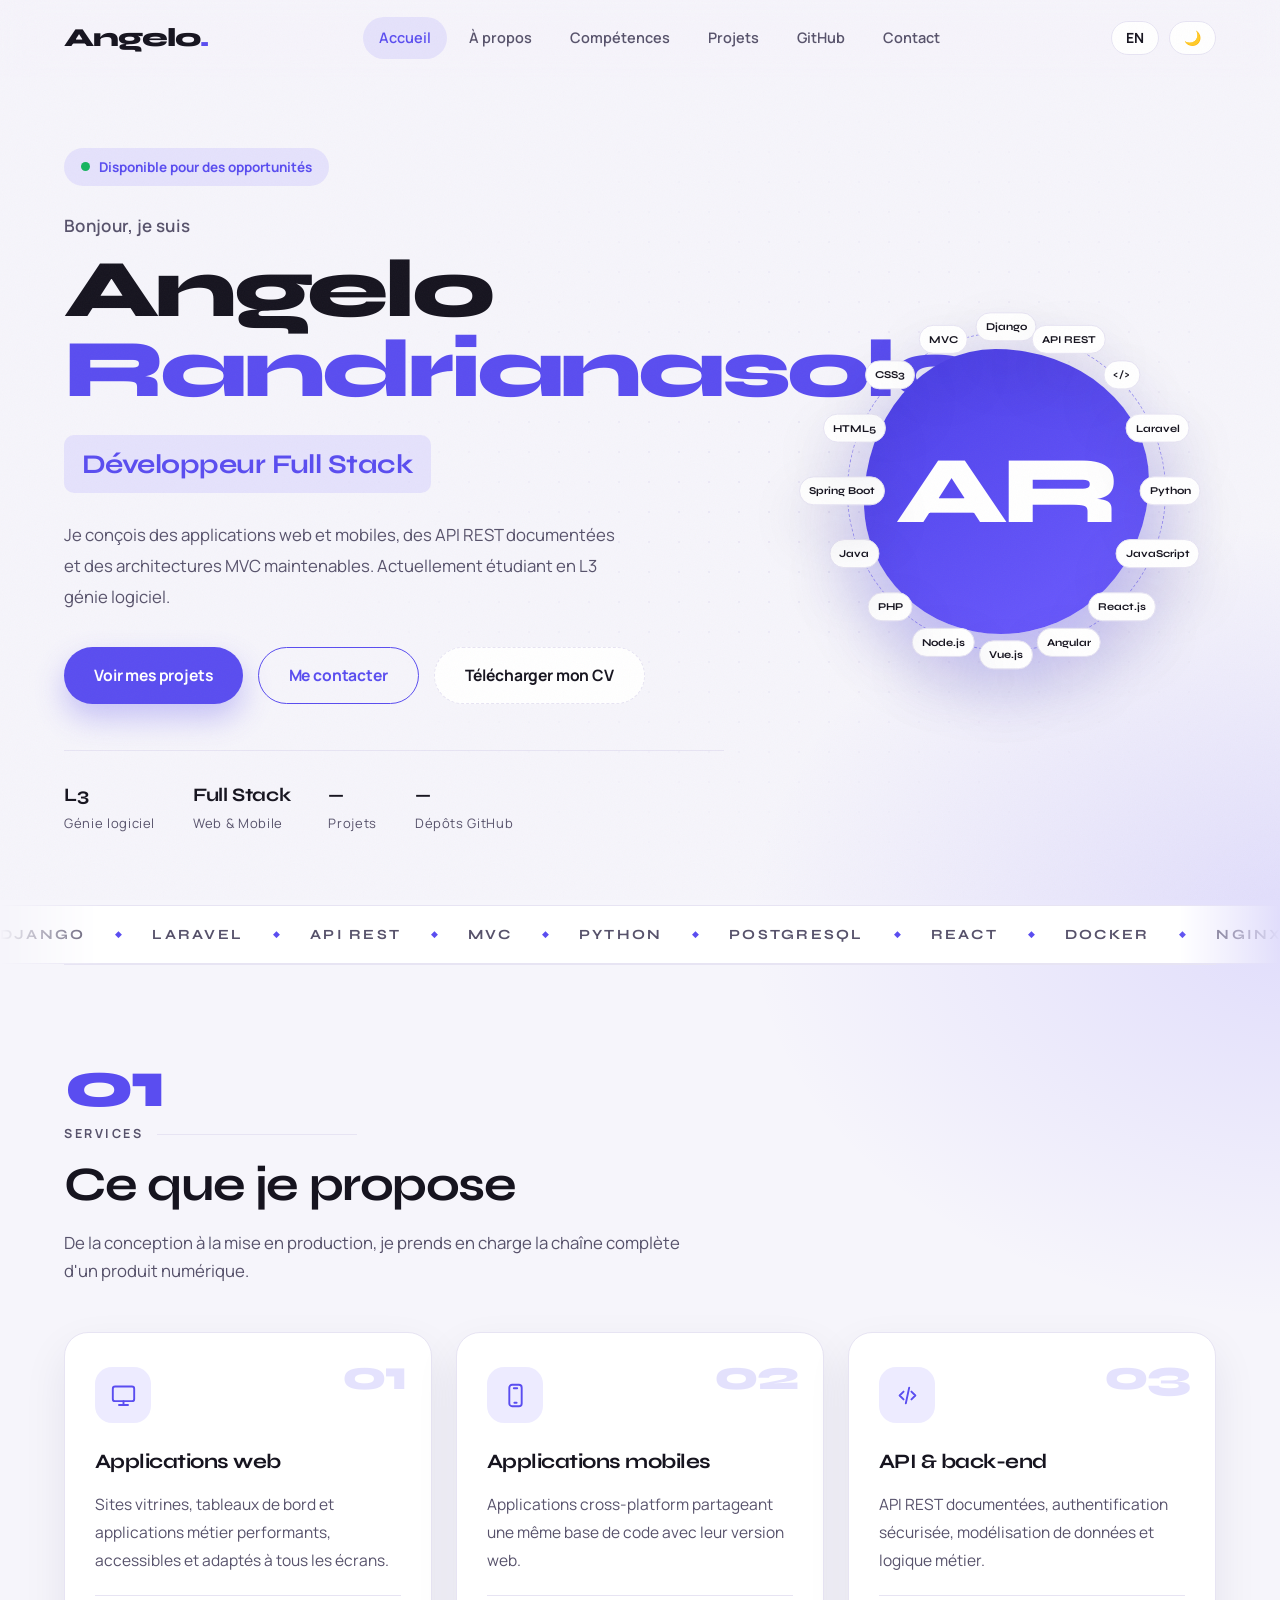
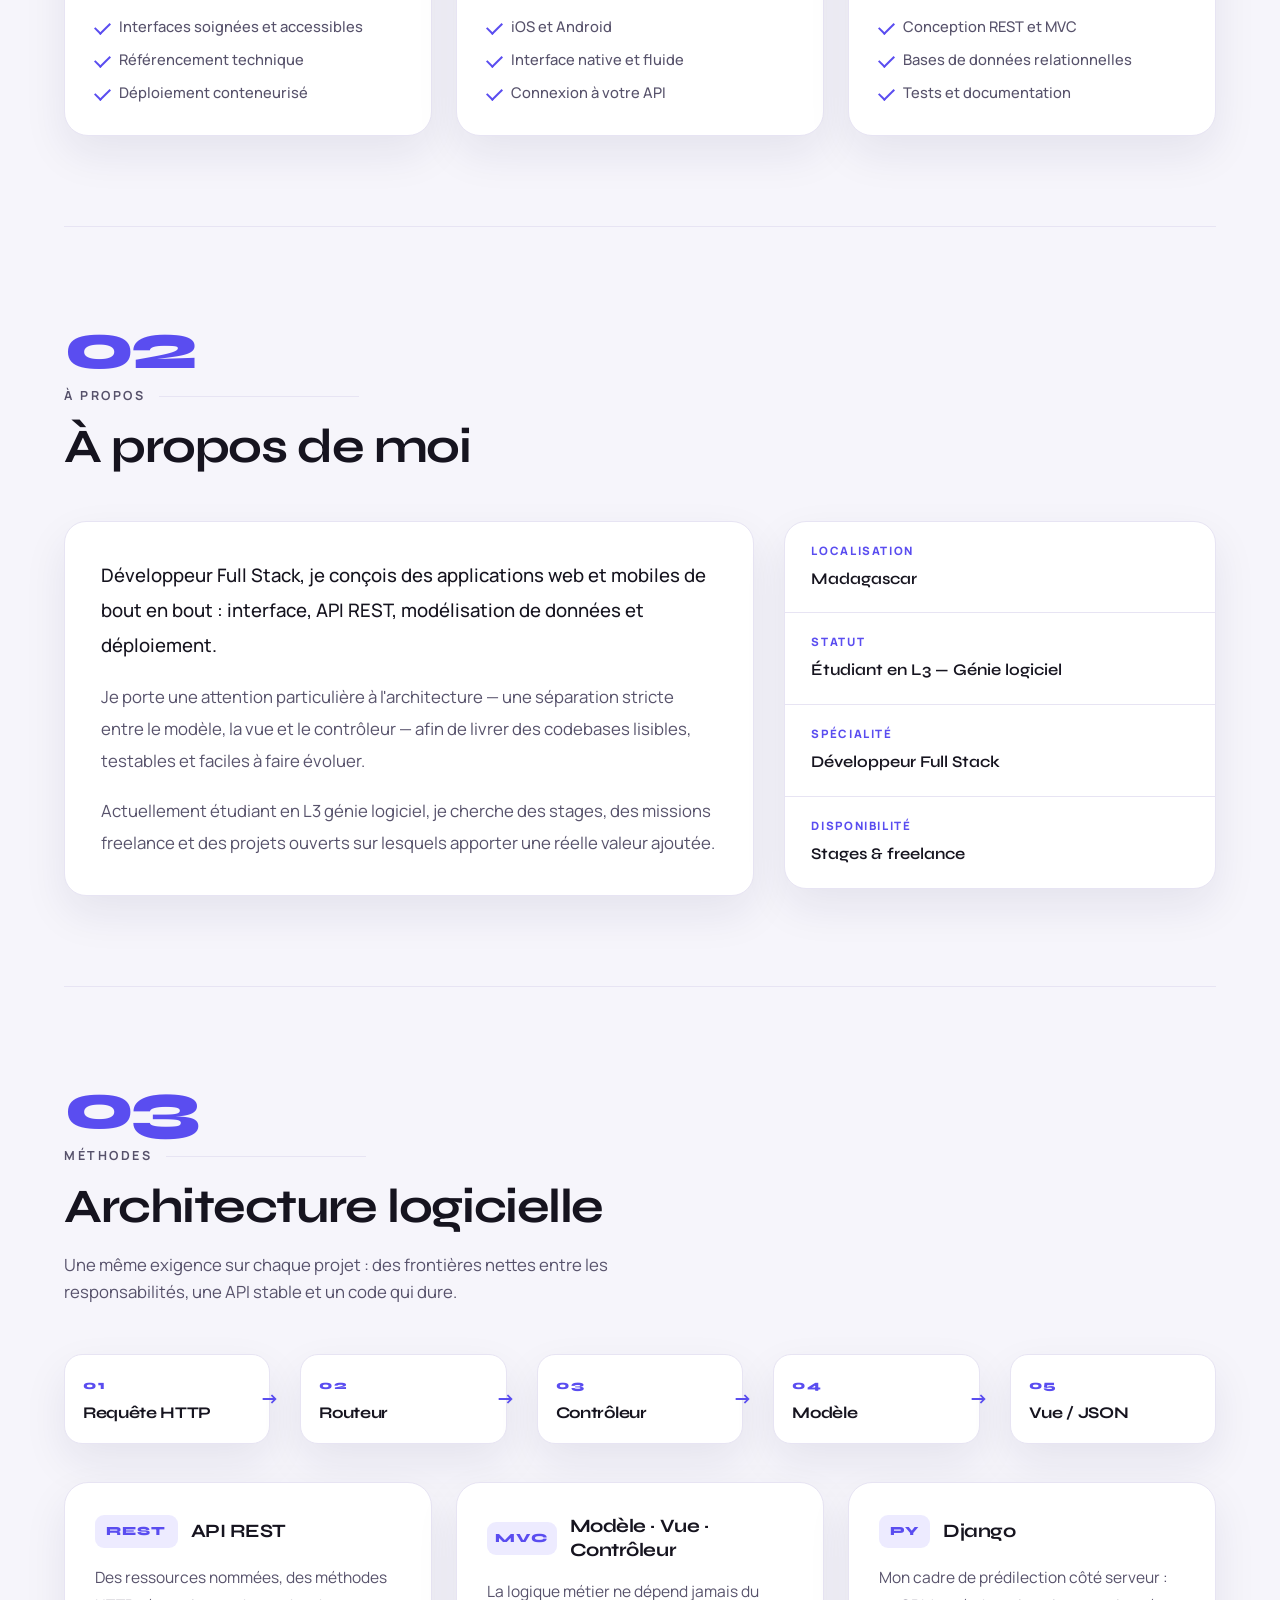
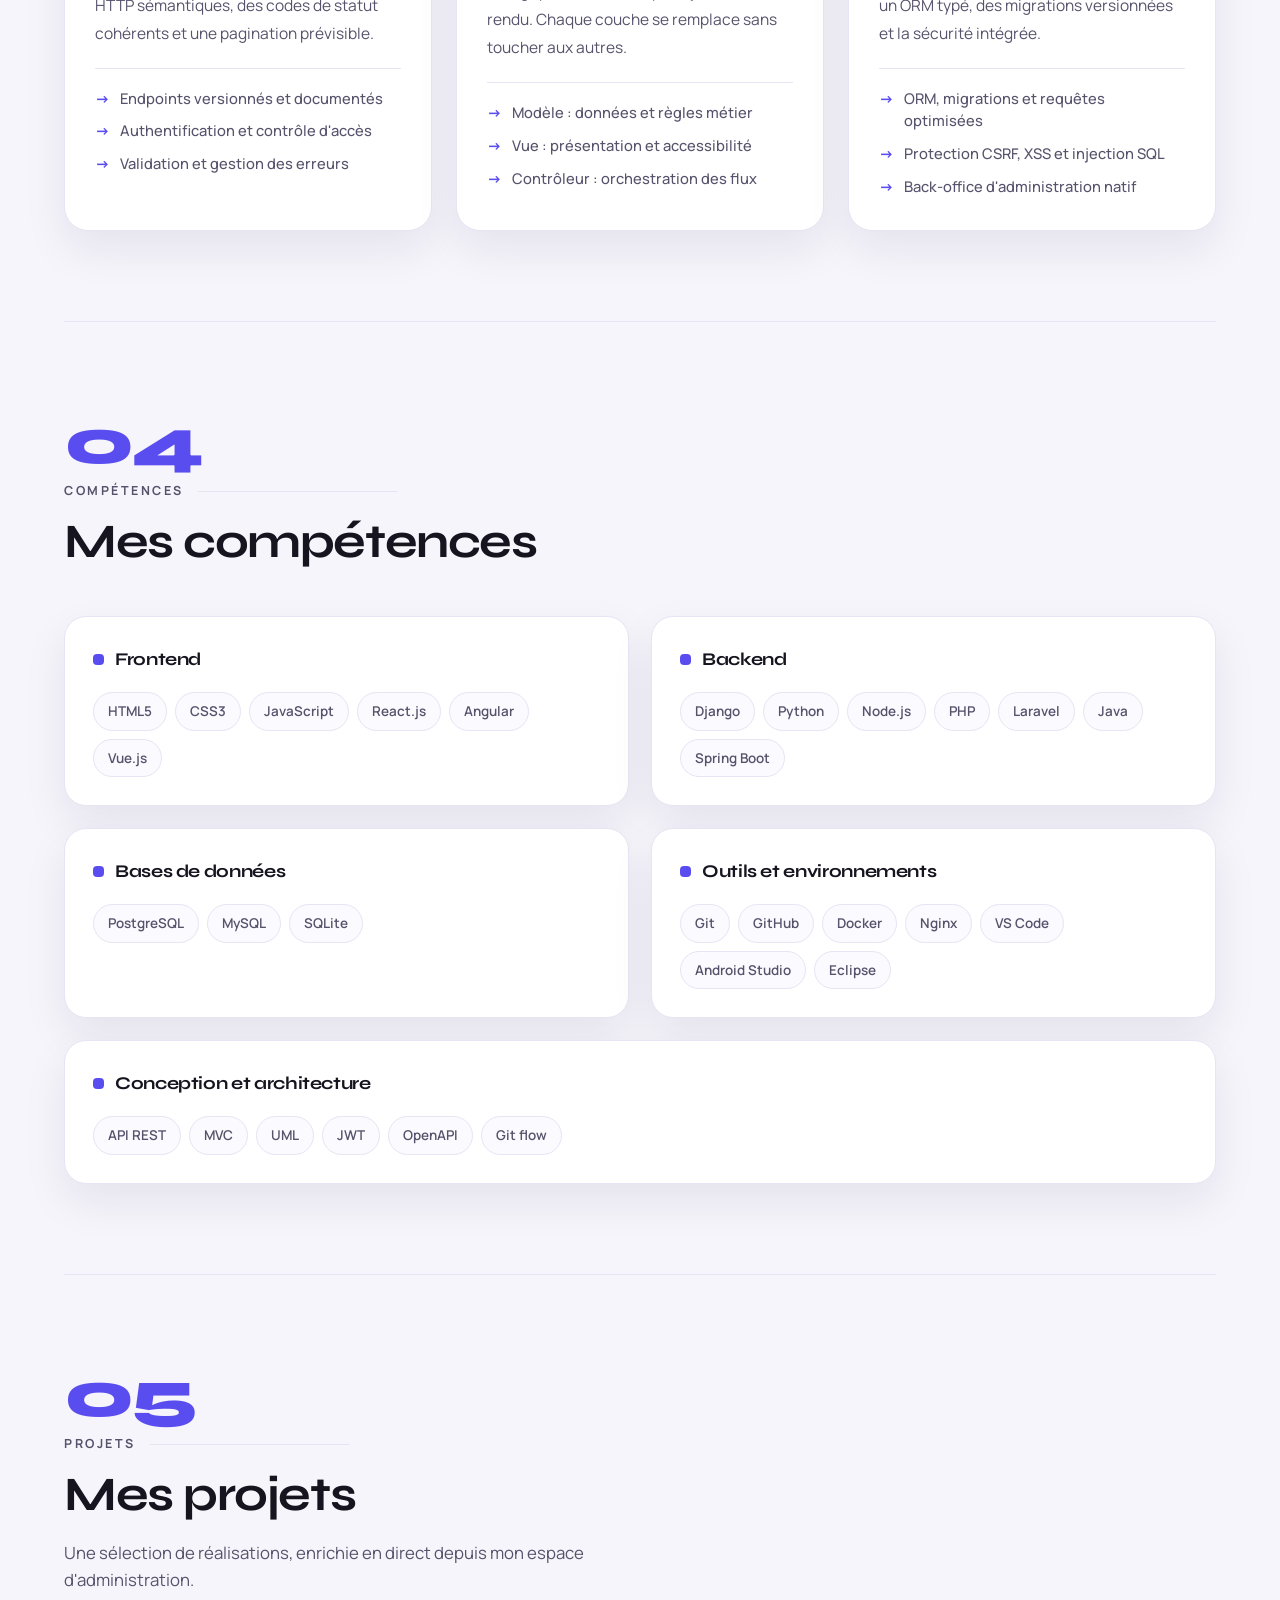
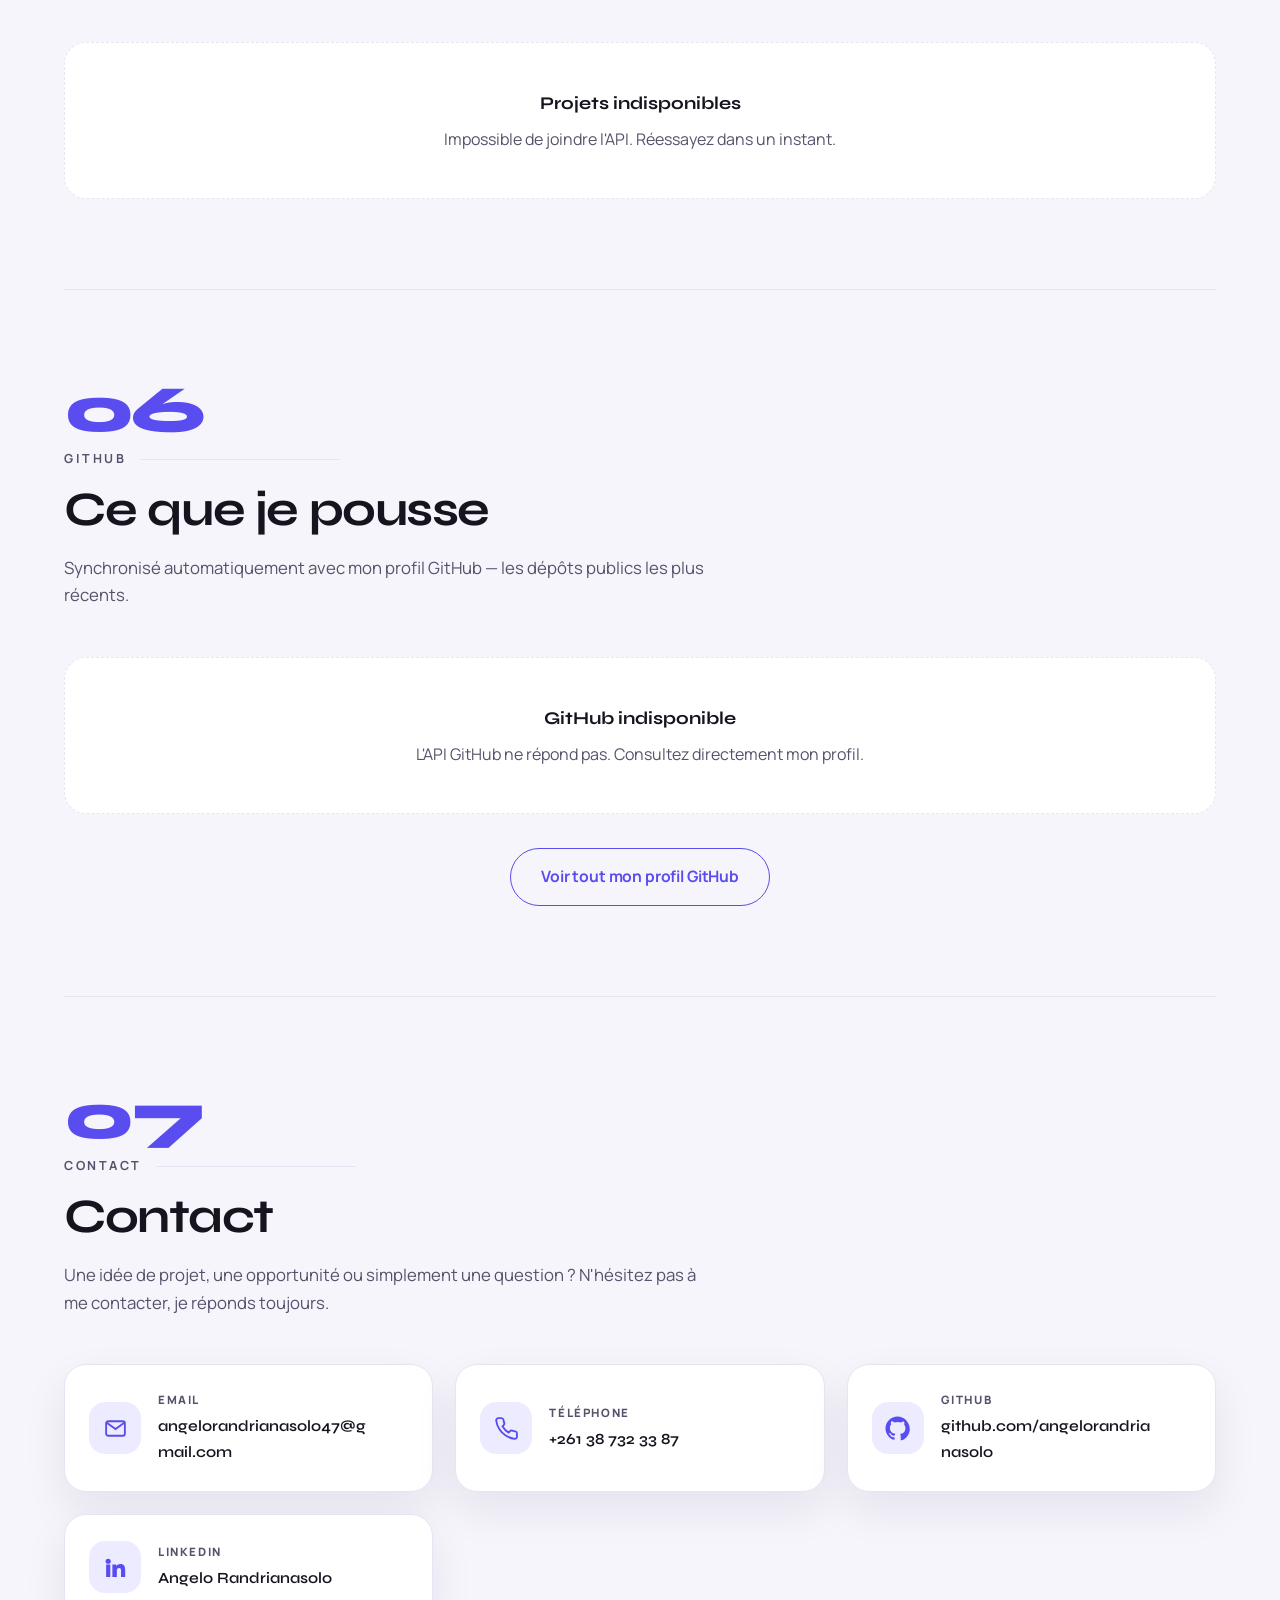
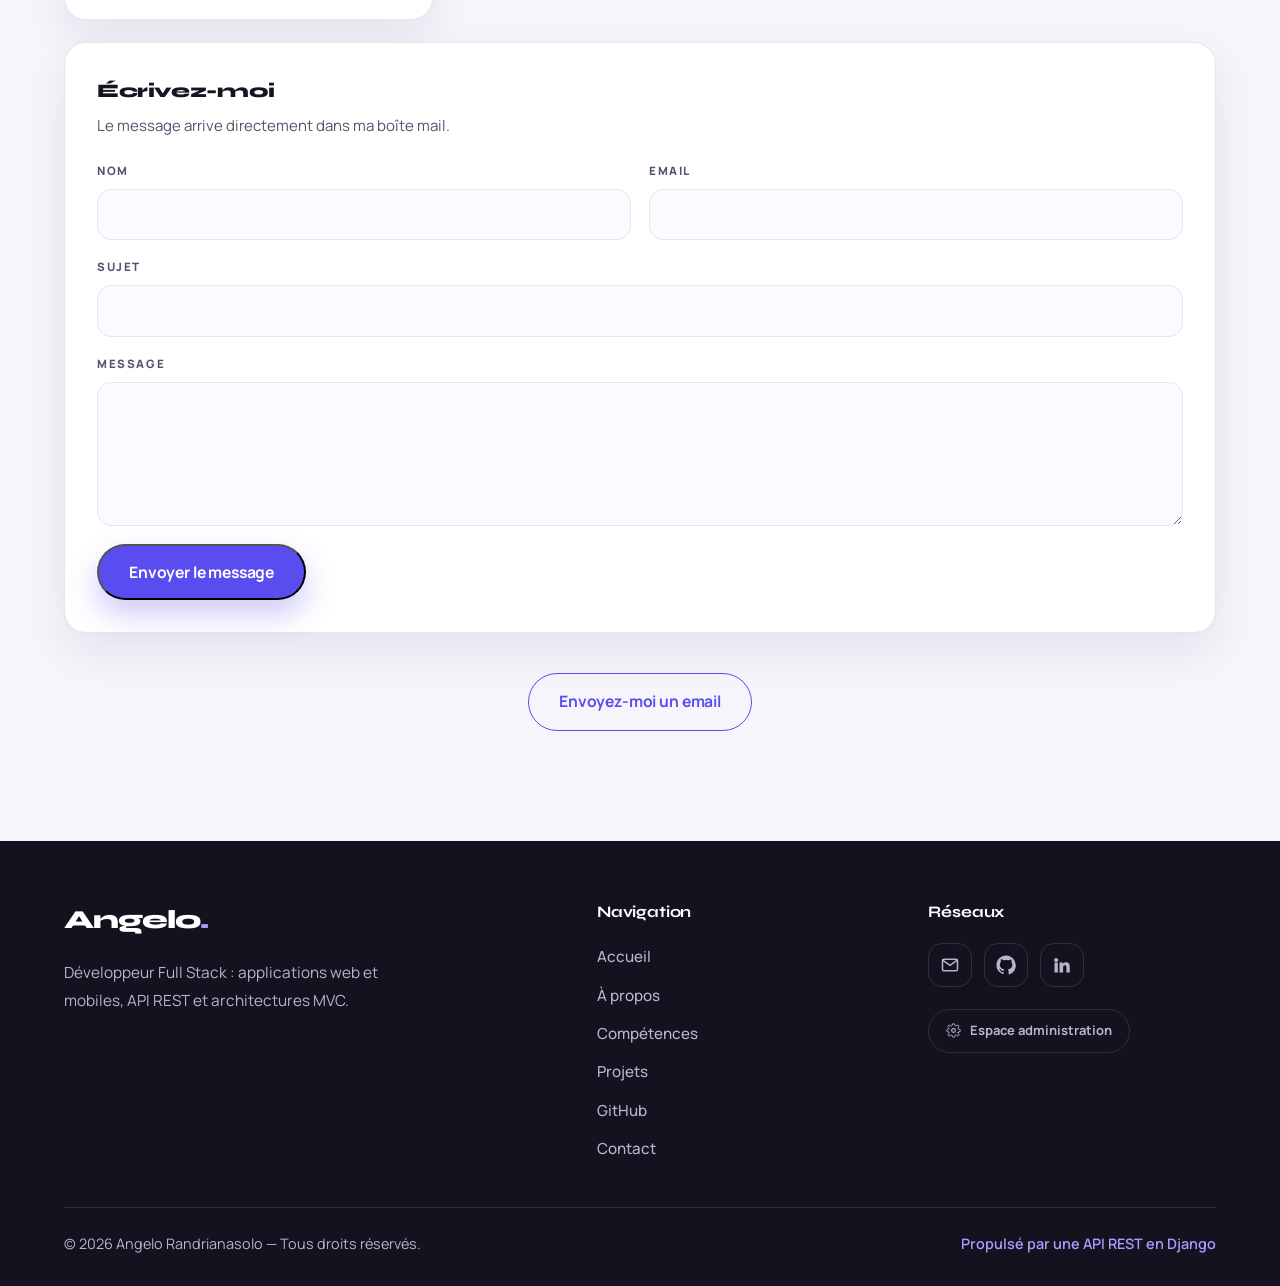
==== commit 027aa853: "fix(site): plus aucun element ne parait coche sur le site public - Architecture logicielle : la cart" ====
--- a/src/index.html
+++ b/src/index.html
@@ -21,7 +21,7 @@
     <link rel="preconnect" href="https://fonts.gstatic.com" crossorigin>
     <link href="https://fonts.googleapis.com/css2?family=Syne:wght@600;700;800&family=Manrope:wght@400;500;600;700;800&display=swap" rel="stylesheet">
 
-    <link rel="stylesheet" href="css/style.css?v=20261120f">
+    <link rel="stylesheet" href="css/style.css?v=20261121a">
 
     <!-- Applique le thème avant le premier rendu pour éviter le flash blanc -->
     <script>
@@ -454,7 +454,7 @@
                     </ul>
                 </article>
 
-                <article class="arch-card arch-card--featured reveal">
+                <article class="arch-card reveal">
                     <div class="arch-card-head">
                         <span class="arch-badge arch-badge--solid" aria-hidden="true">PY</span>
                         <h3 data-i18n="arch.django.title">Django</h3>
@@ -499,7 +499,7 @@
                 <div class="skill-card reveal">
                     <h3 data-i18n="skills.backend">Backend</h3>
                     <div class="skill-tags">
-                        <span class="tag-hot">Django</span>
+                        <span>Django</span>
                         <span>Python</span>
                         <span>Node.js</span>
                         <span>PHP</span>
@@ -534,8 +534,8 @@
                 <div class="skill-card skill-card--wide reveal">
                     <h3 data-i18n="skills.architecture">Conception et architecture</h3>
                     <div class="skill-tags">
-                        <span class="tag-hot">API REST</span>
-                        <span class="tag-hot">MVC</span>
+                        <span>API REST</span>
+                        <span>MVC</span>
                         <span>UML</span>
                         <span>JWT</span>
                         <span>OpenAPI</span>
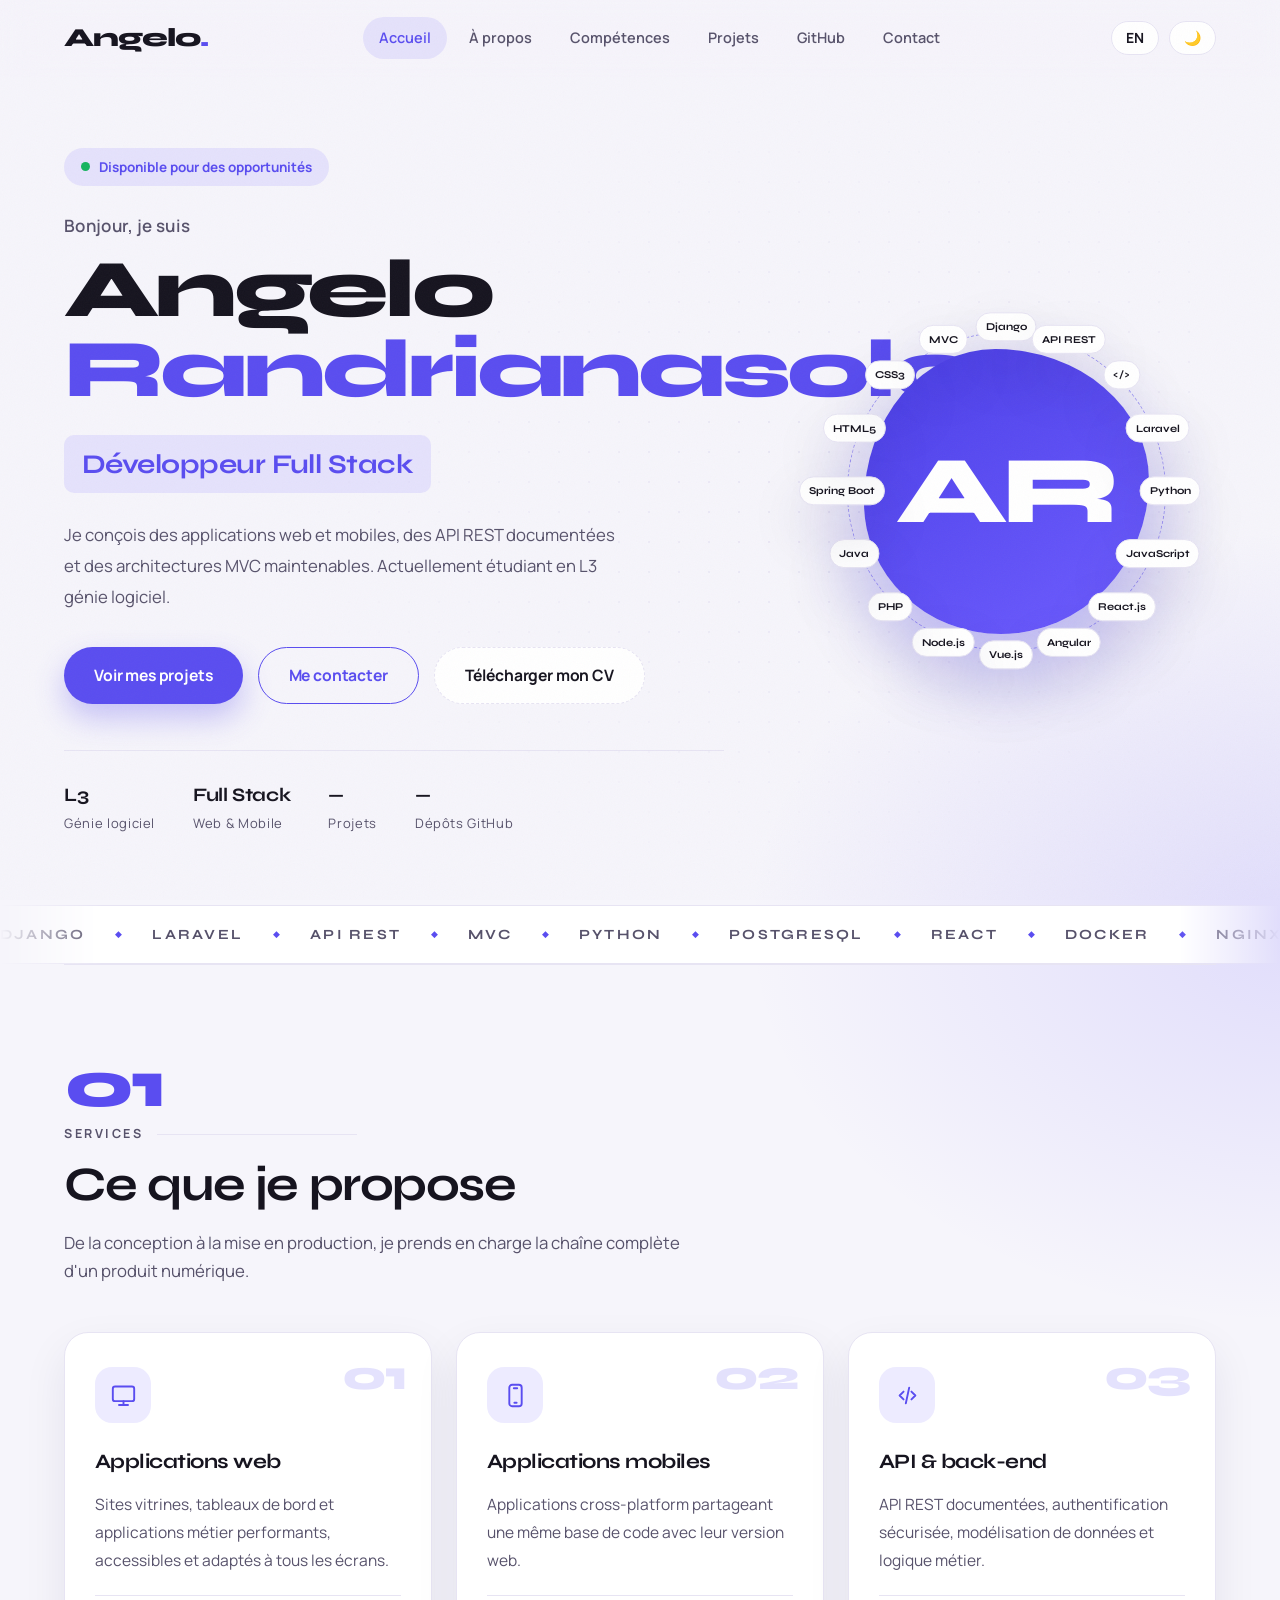
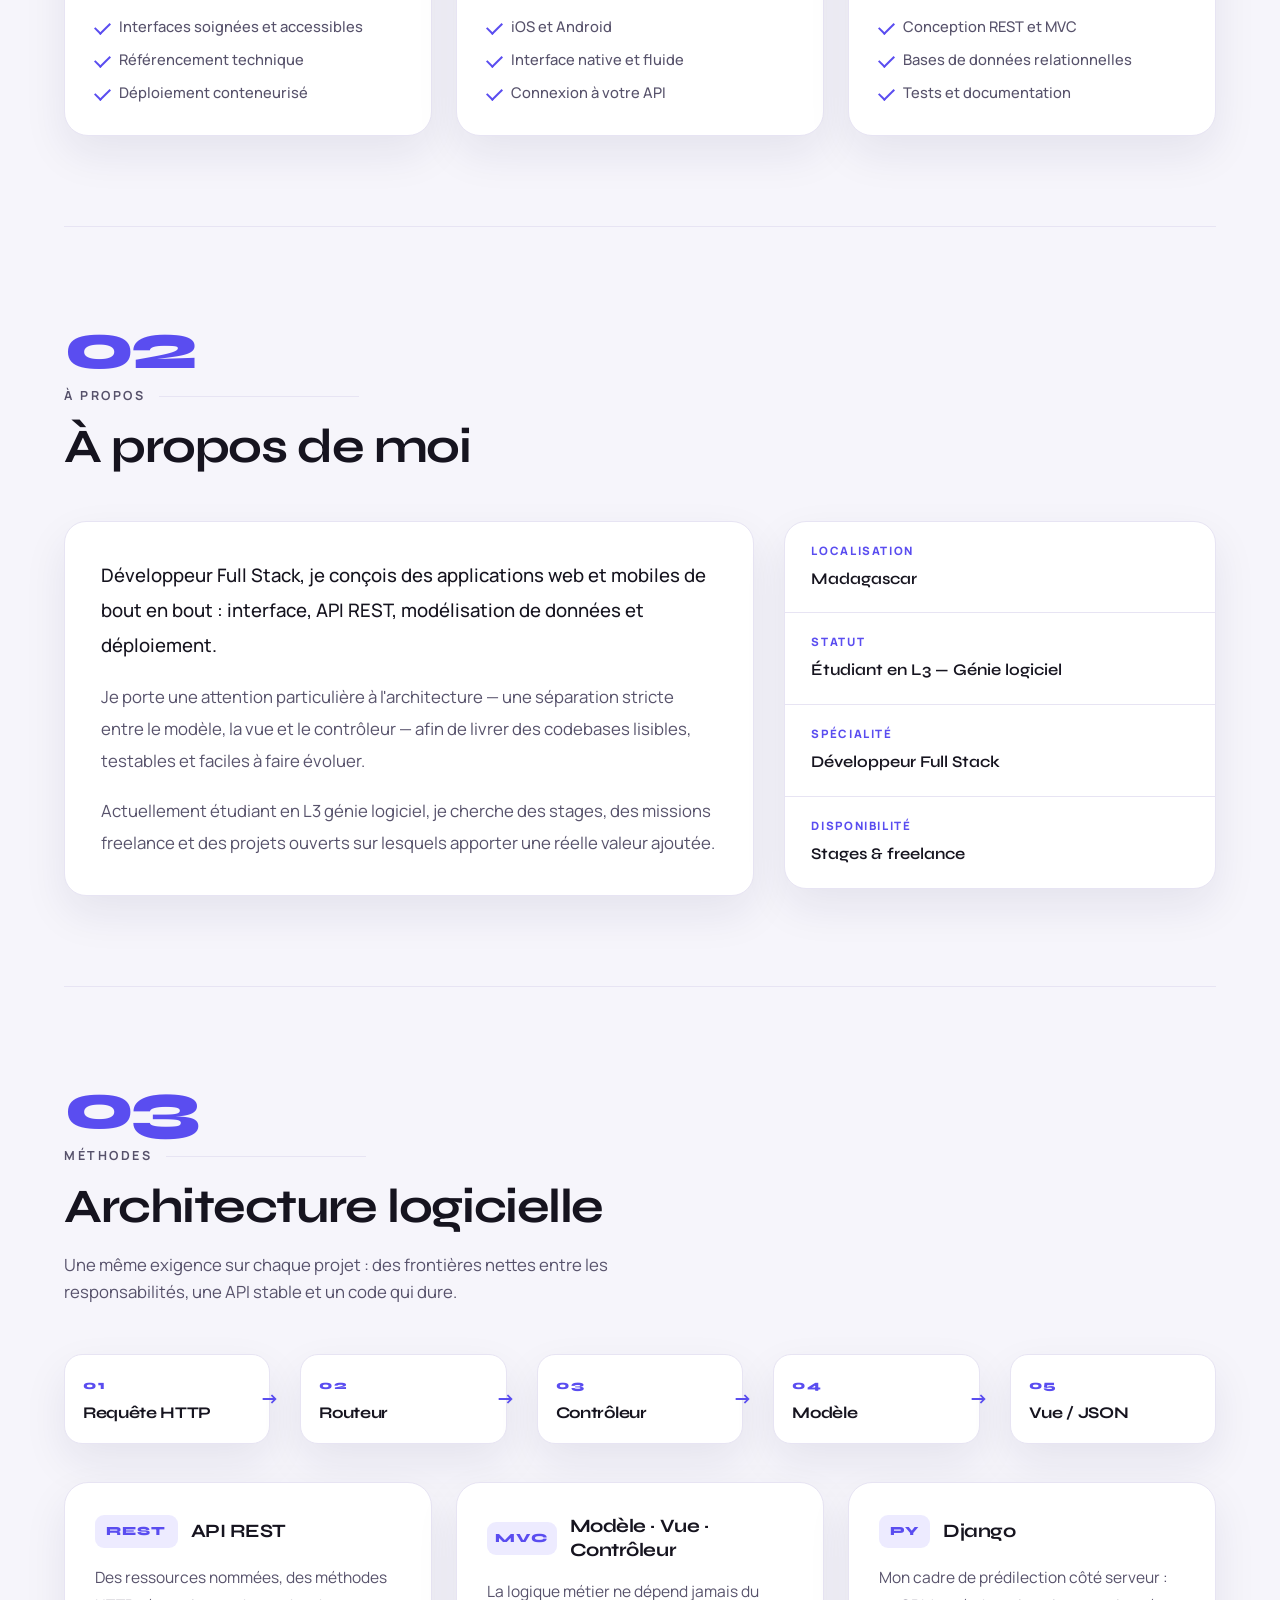
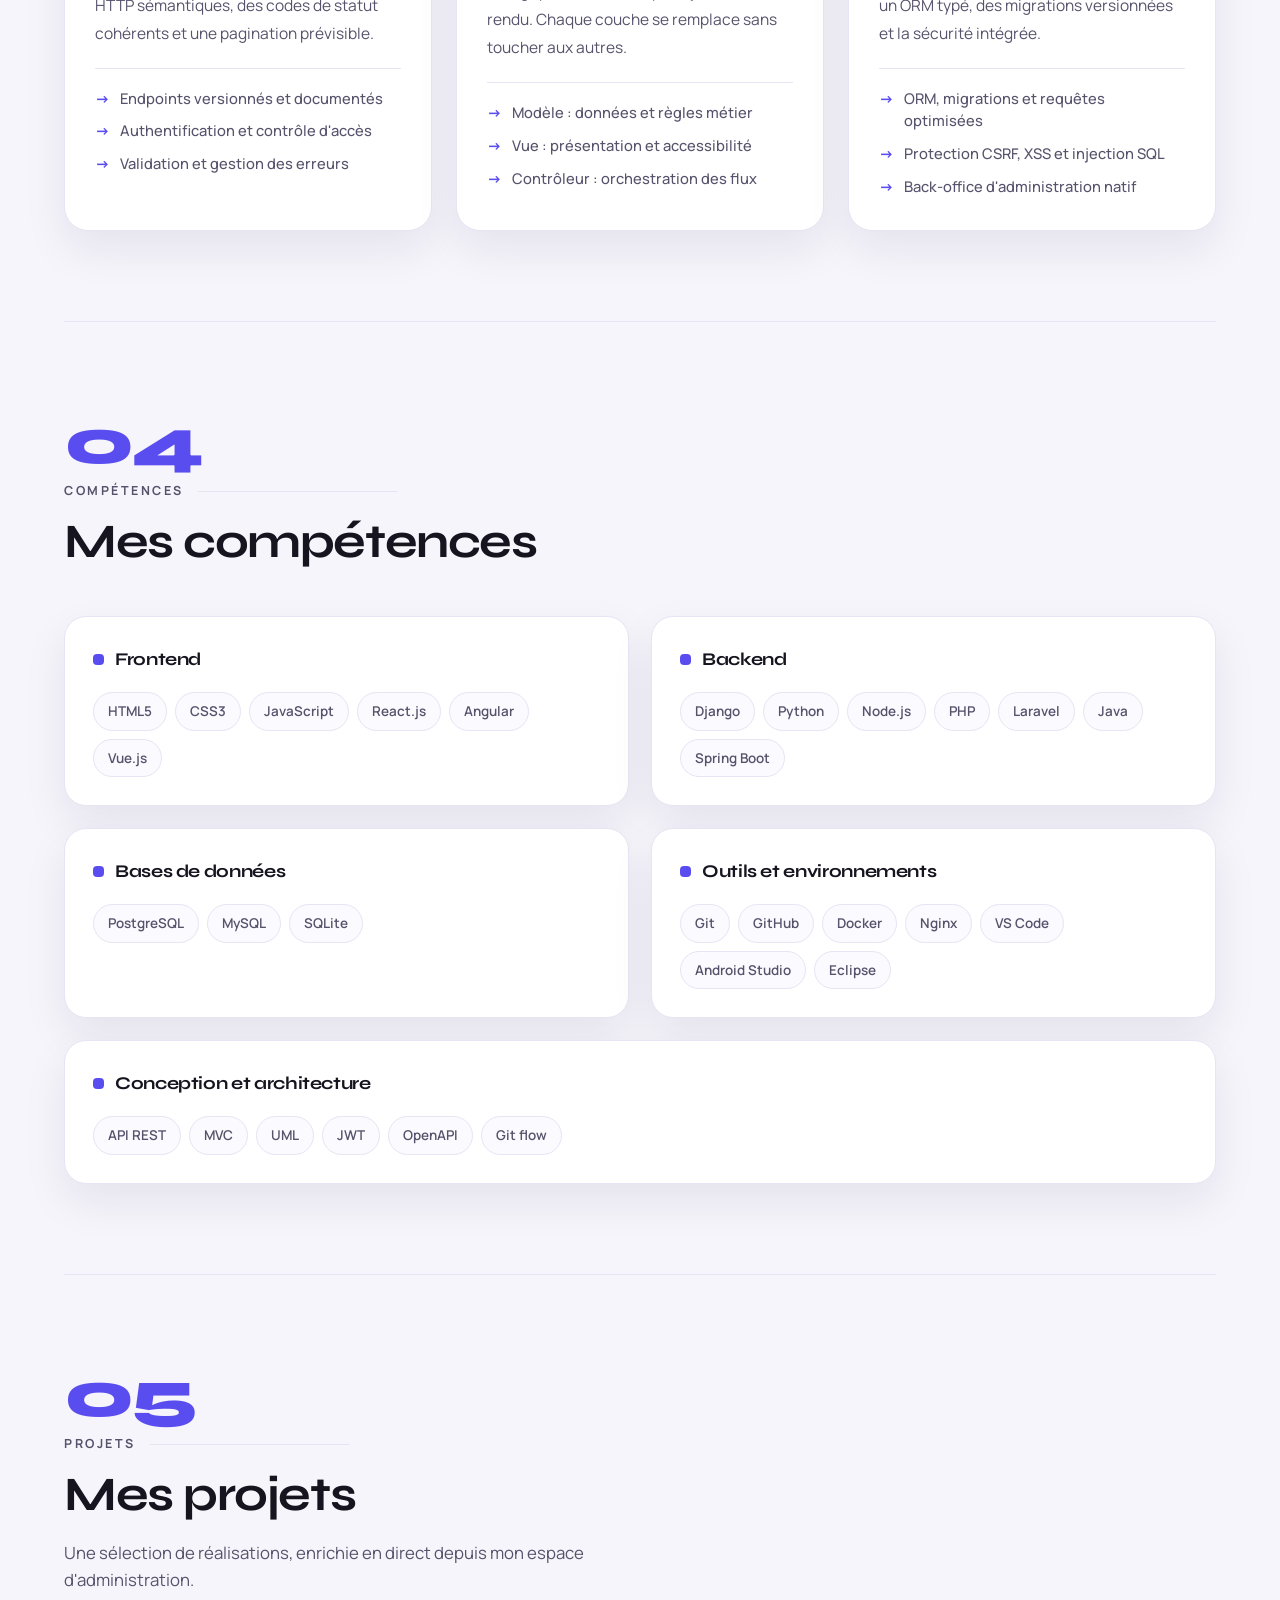
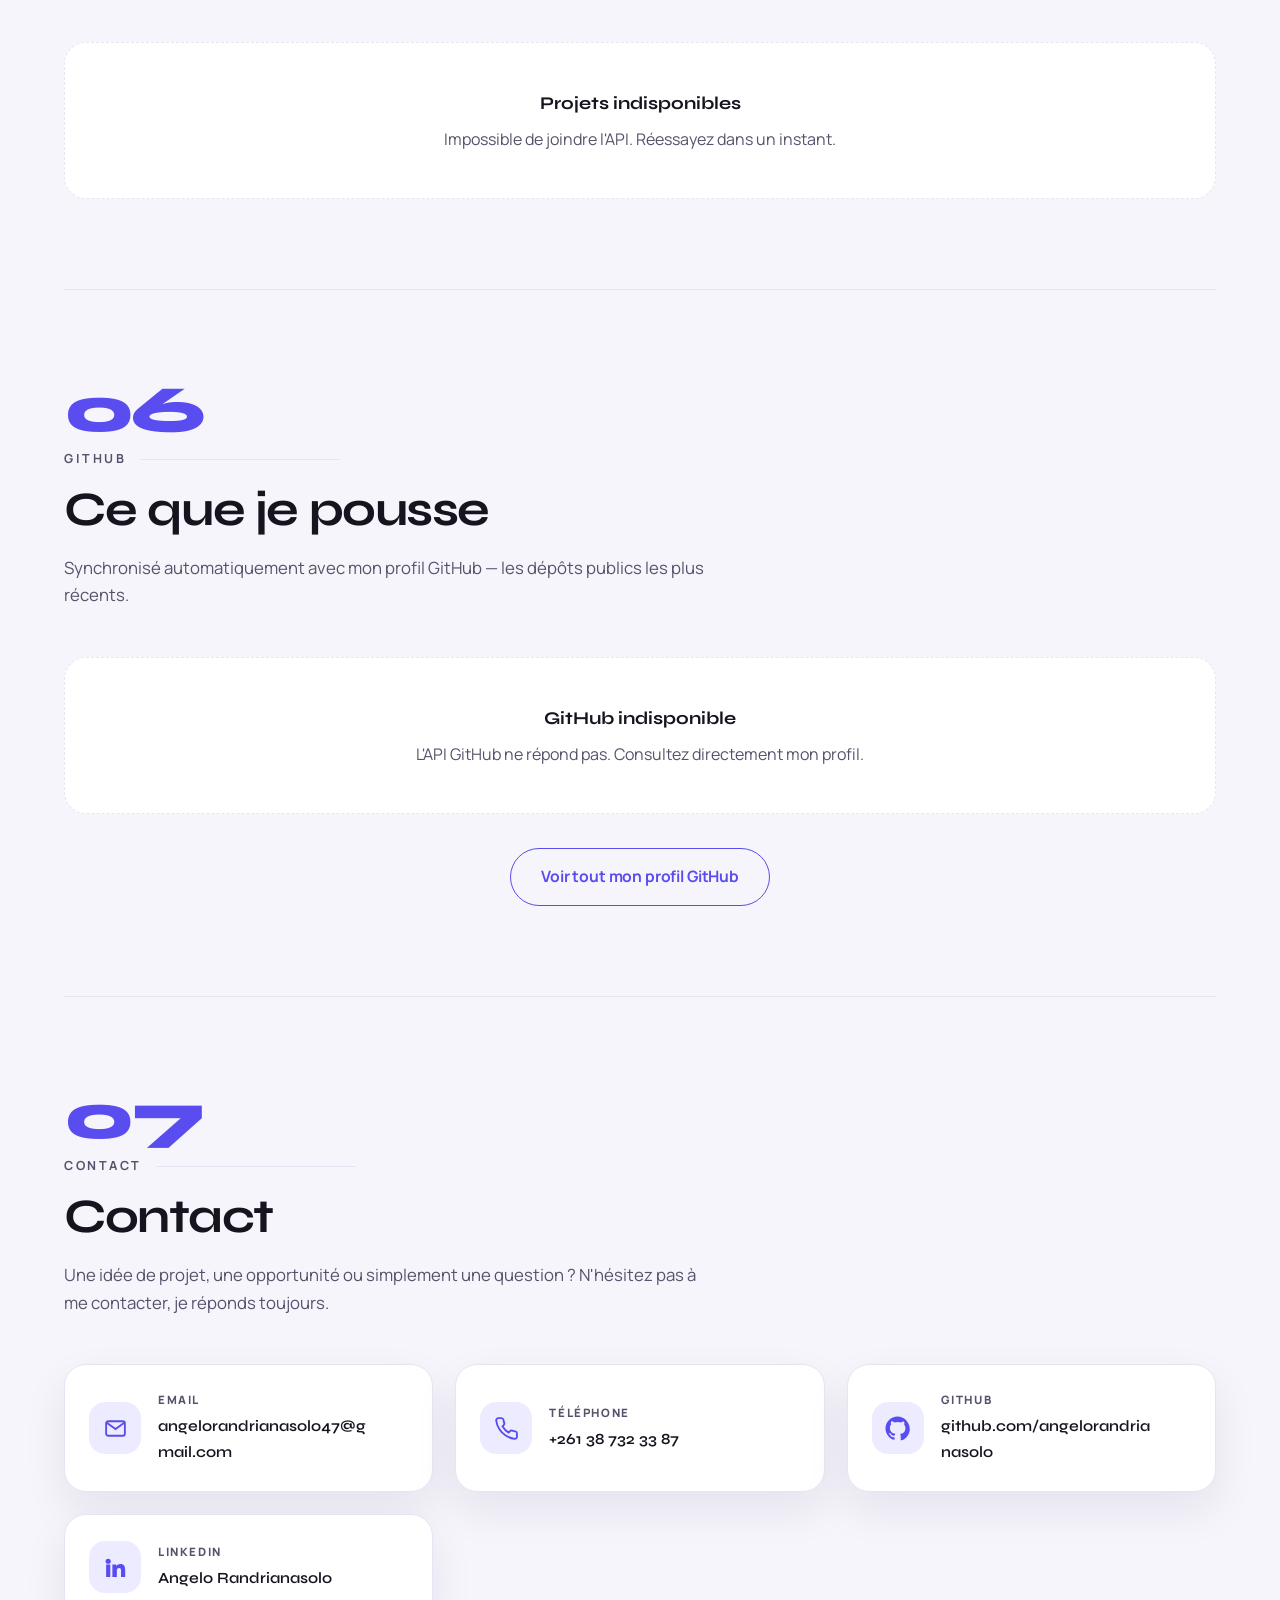
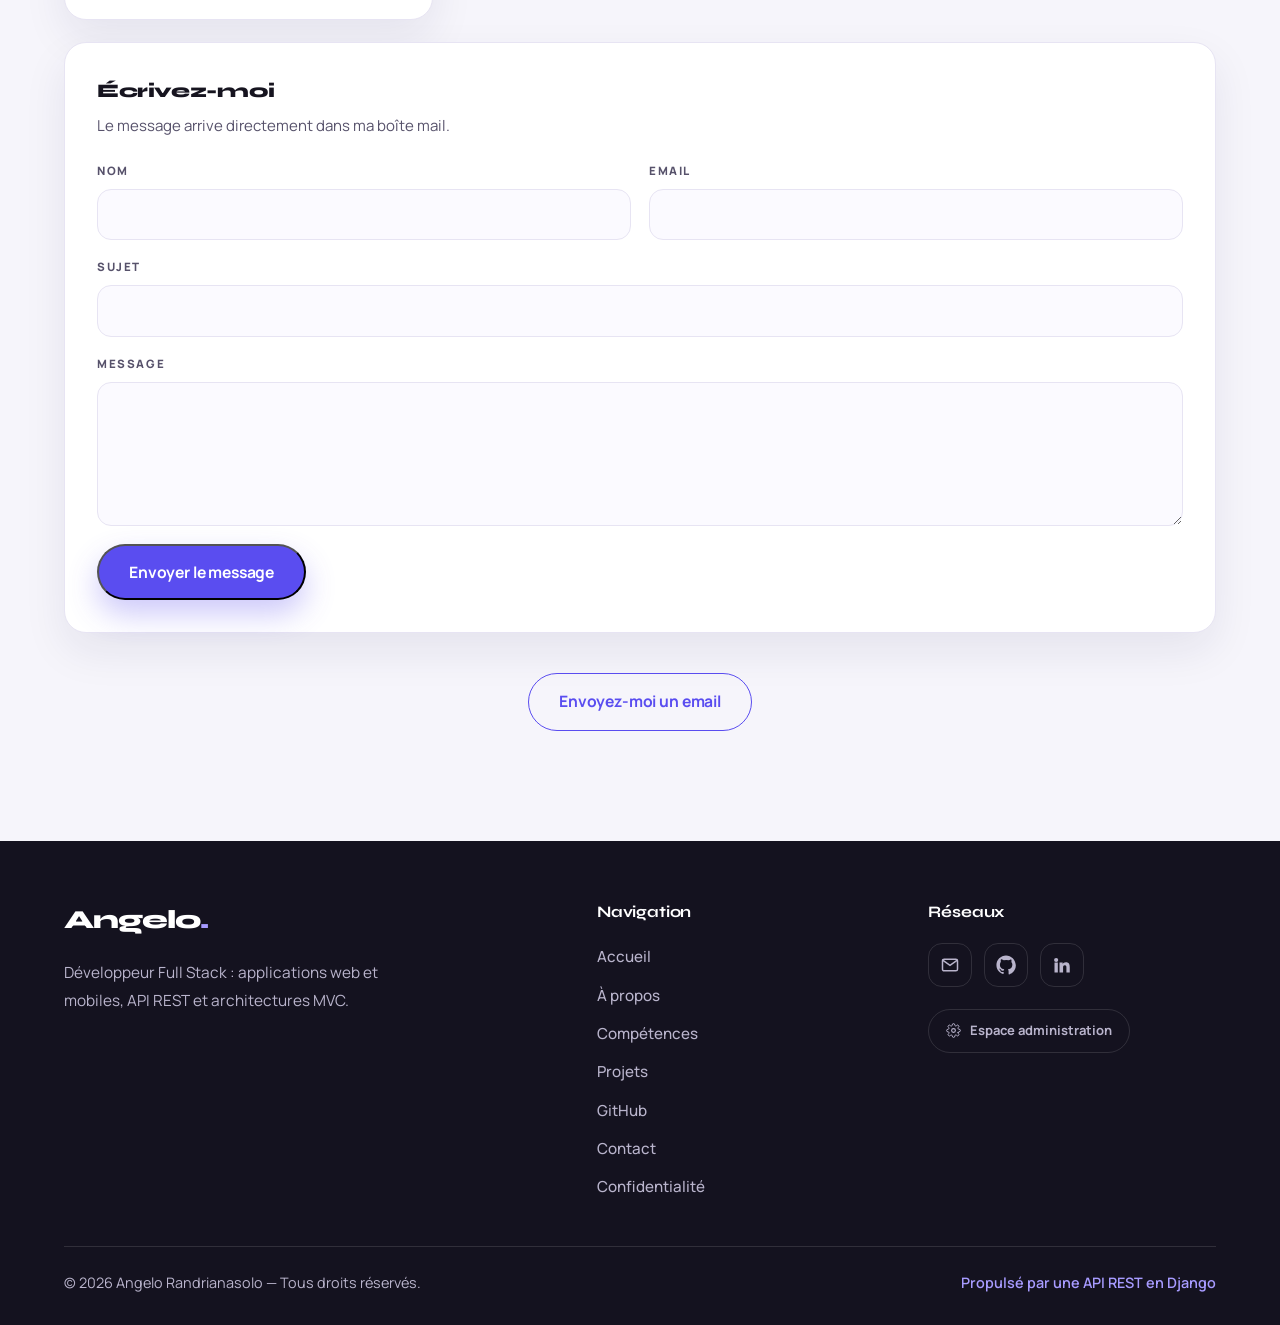
==== commit 2fb3d81c: "feat(secu): page RGPD, thème externalisé et outils de securite - src/confidentialite.html : politiqu" ====
--- a/src/index.html
+++ b/src/index.html
@@ -24,23 +24,7 @@
     <link rel="stylesheet" href="css/style.css?v=20261121a">
 
     <!-- Applique le thème avant le premier rendu pour éviter le flash blanc -->
-    <script>
-        (function () {
-            document.documentElement.classList.add("js");
-
-            var theme = null;
-            try { theme = localStorage.getItem("portfolio-theme"); } catch (error) {}
-
-            if (!theme) {
-                theme = window.matchMedia("(prefers-color-scheme: dark)").matches
-                    ? "dark" : "light";
-            }
-
-            if (theme === "dark") {
-                document.documentElement.classList.add("dark-theme");
-            }
-        })();
-    </script>
+    <script src="js/theme-init.js?v=20261121b"></script>
 </head>
 
 <body>
@@ -814,6 +798,7 @@
                     <li><a href="#projets" data-i18n="nav.projects">Projets</a></li>
                     <li><a href="#github" data-i18n="nav.github">GitHub</a></li>
                     <li><a href="#contact" data-i18n="nav.contact">Contact</a></li>
+                    <li><a href="confidentialite.html" data-i18n="footer.privacy">Confidentialité</a></li>
                 </ul>
             </nav>
 
@@ -890,7 +875,7 @@
         </svg>
     </button>
 
-    <script src="js/script.js?v=20261120f"></script>
+    <script src="js/script.js?v=20261121b"></script>
 
 </body>
 </html>
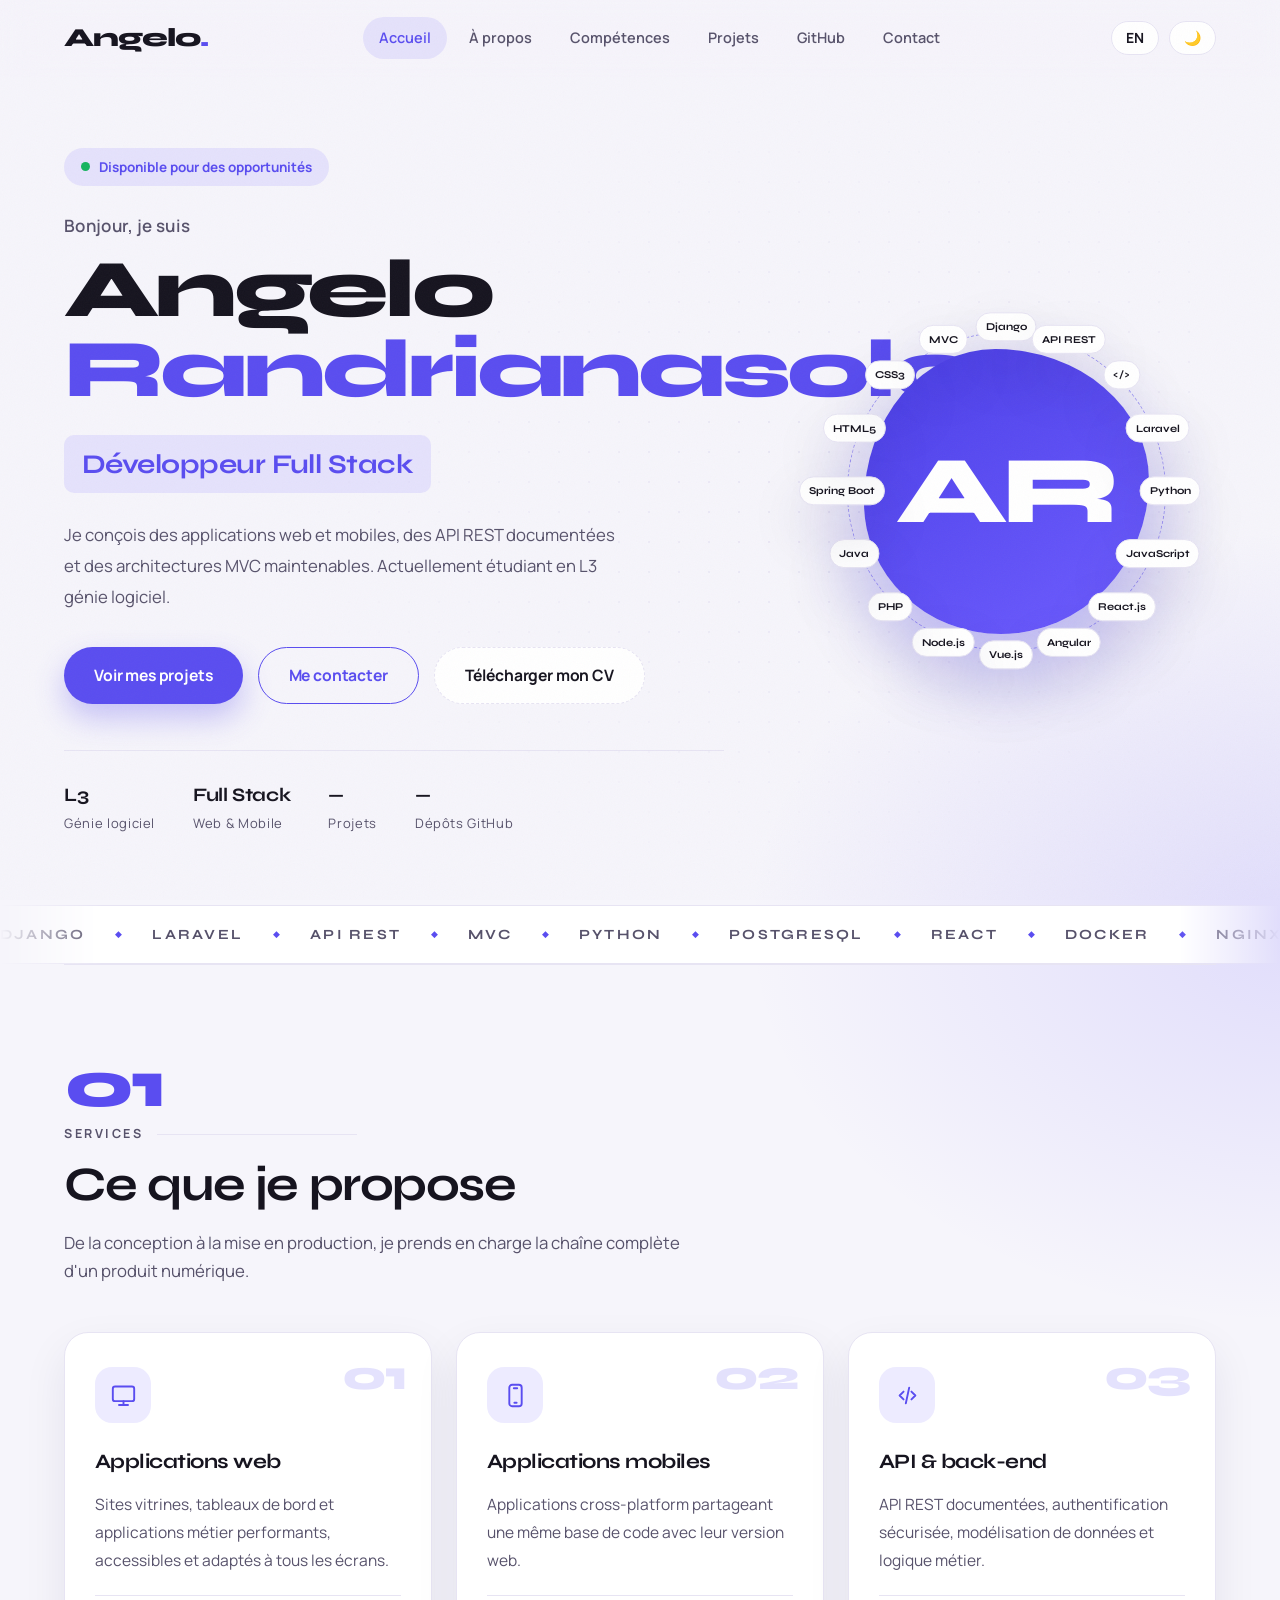
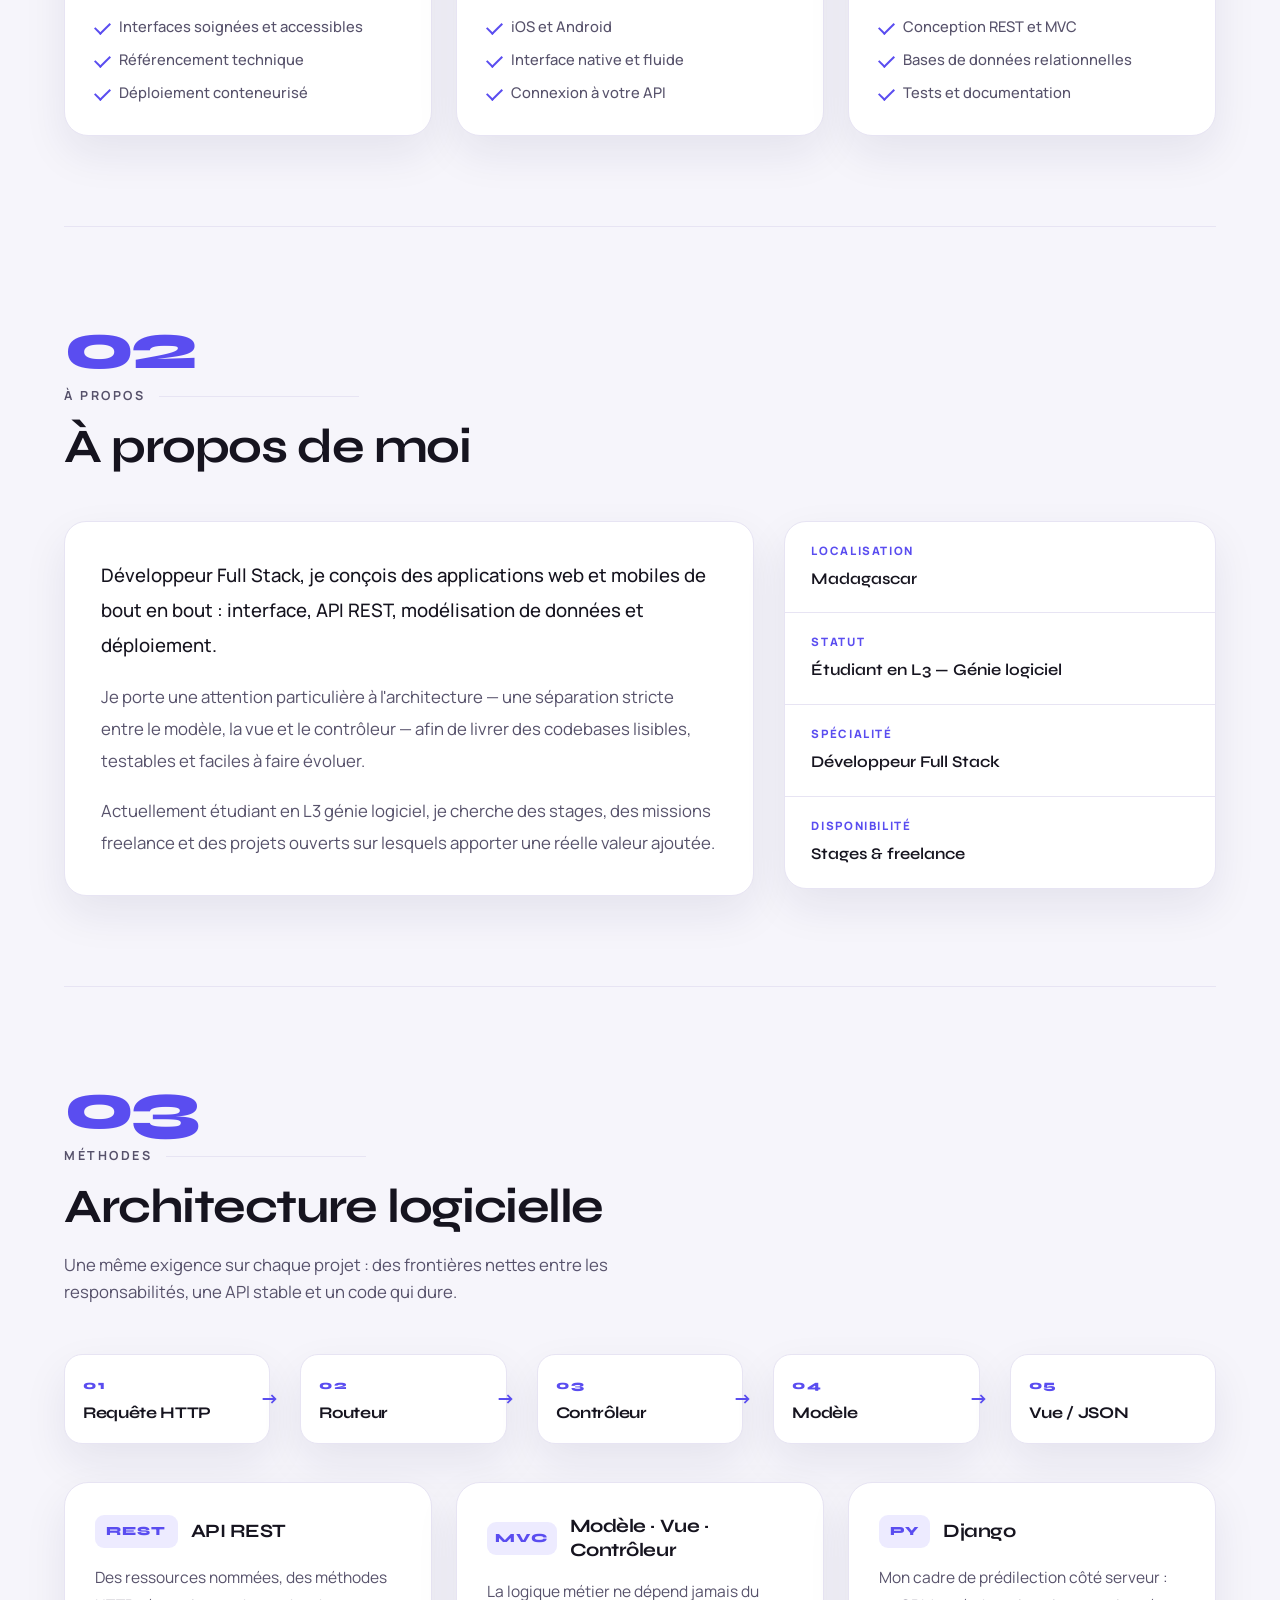
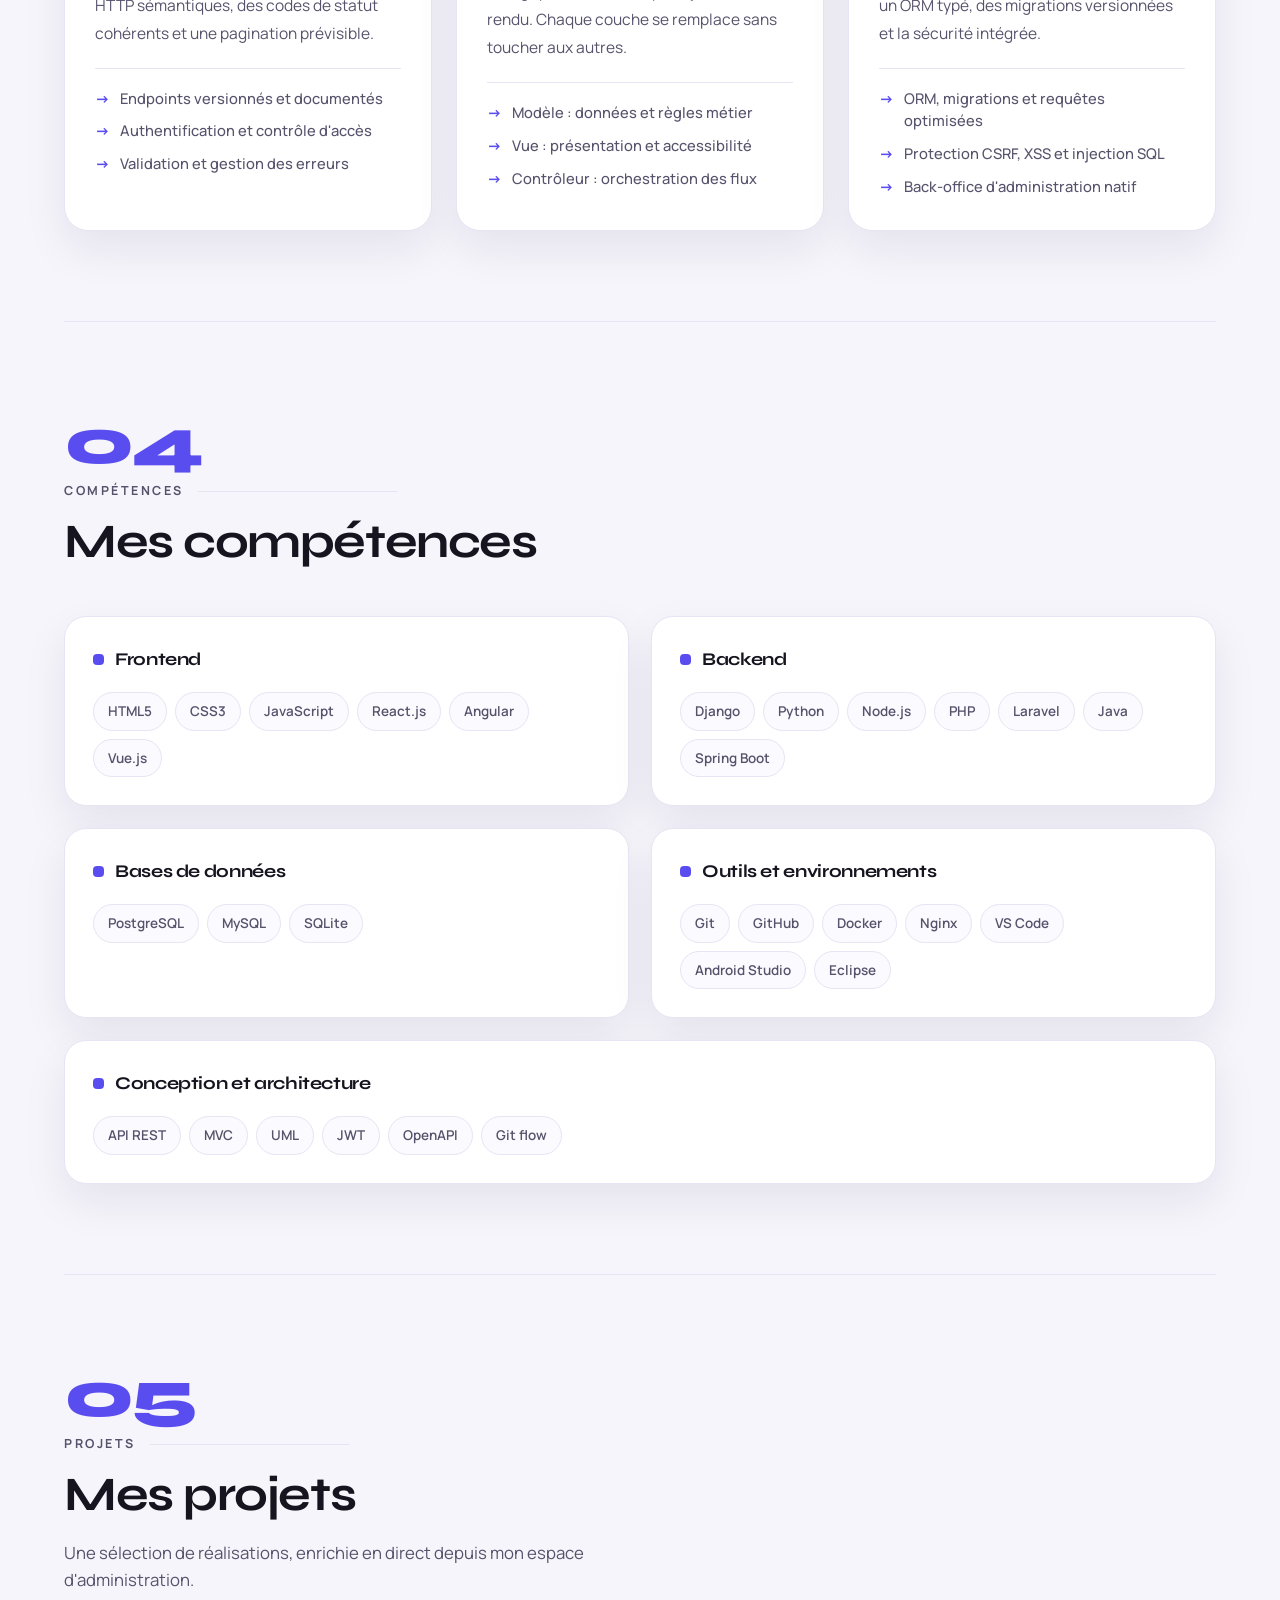
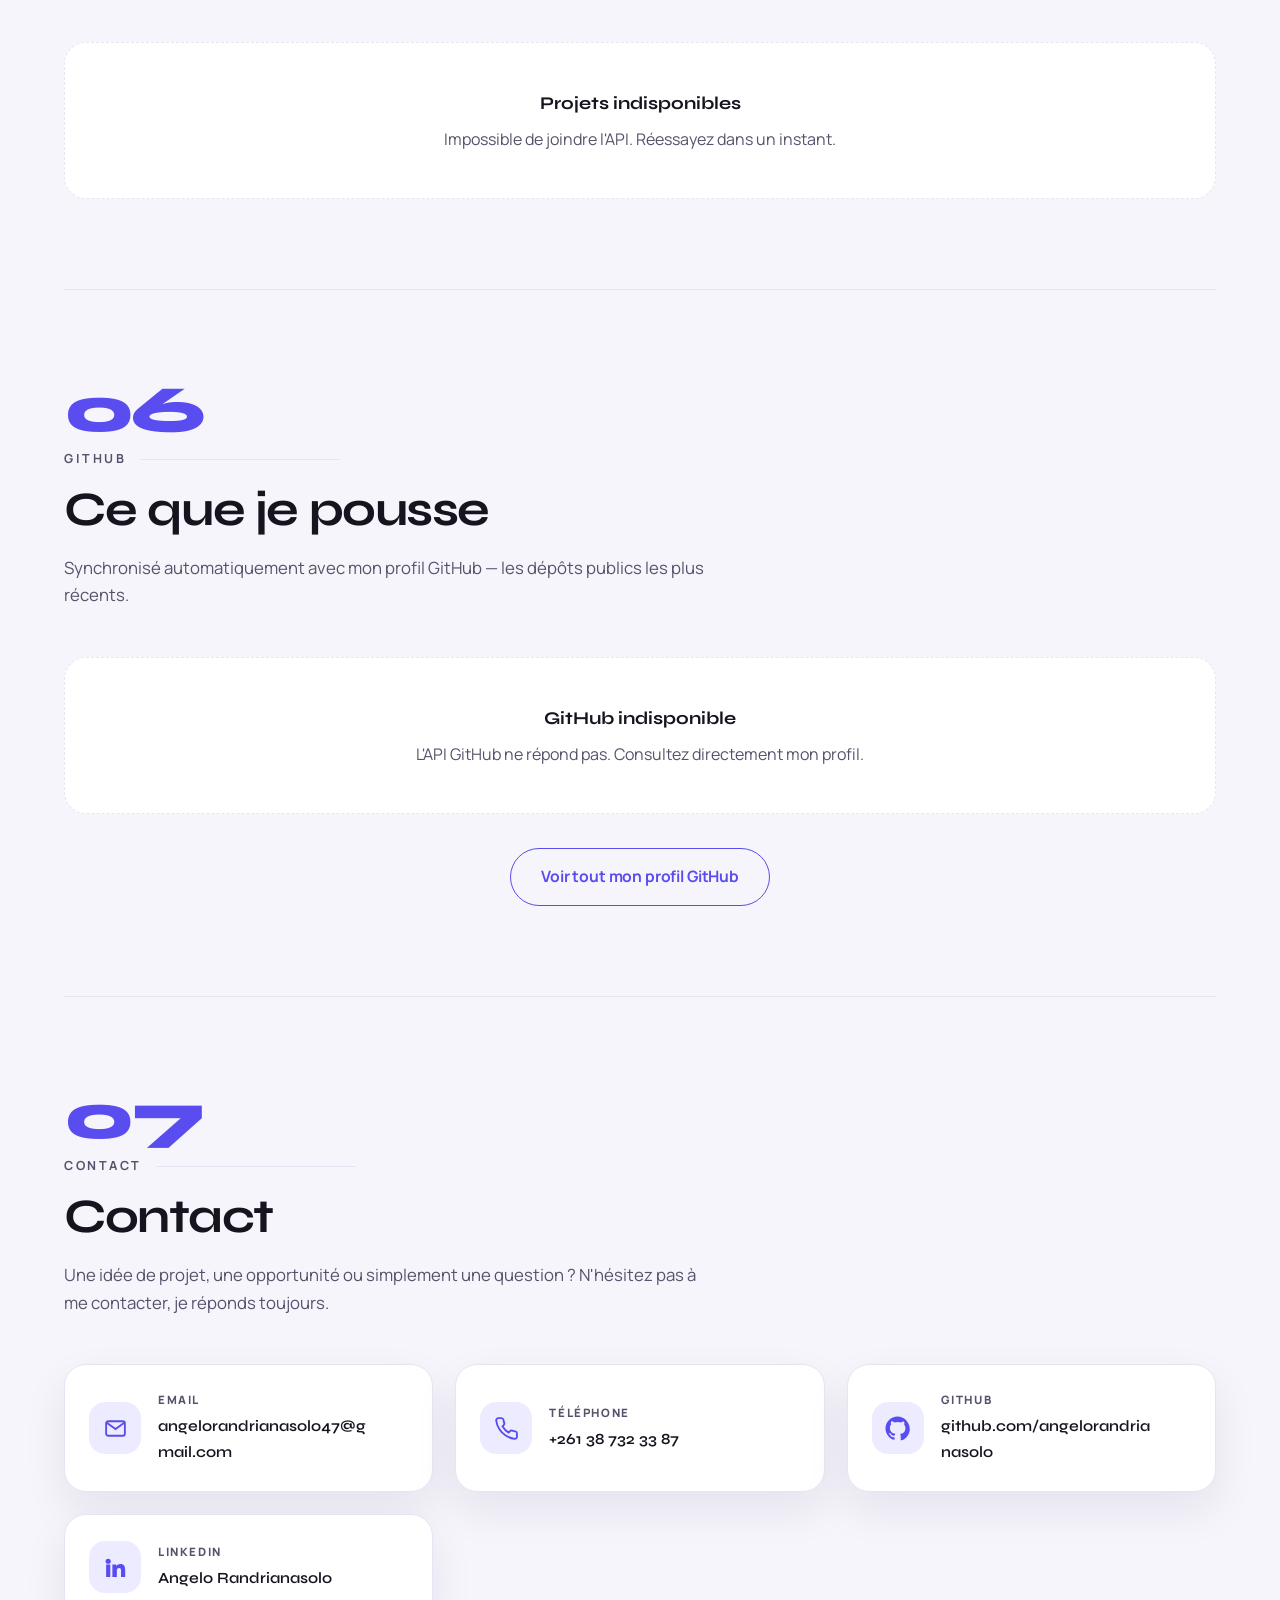
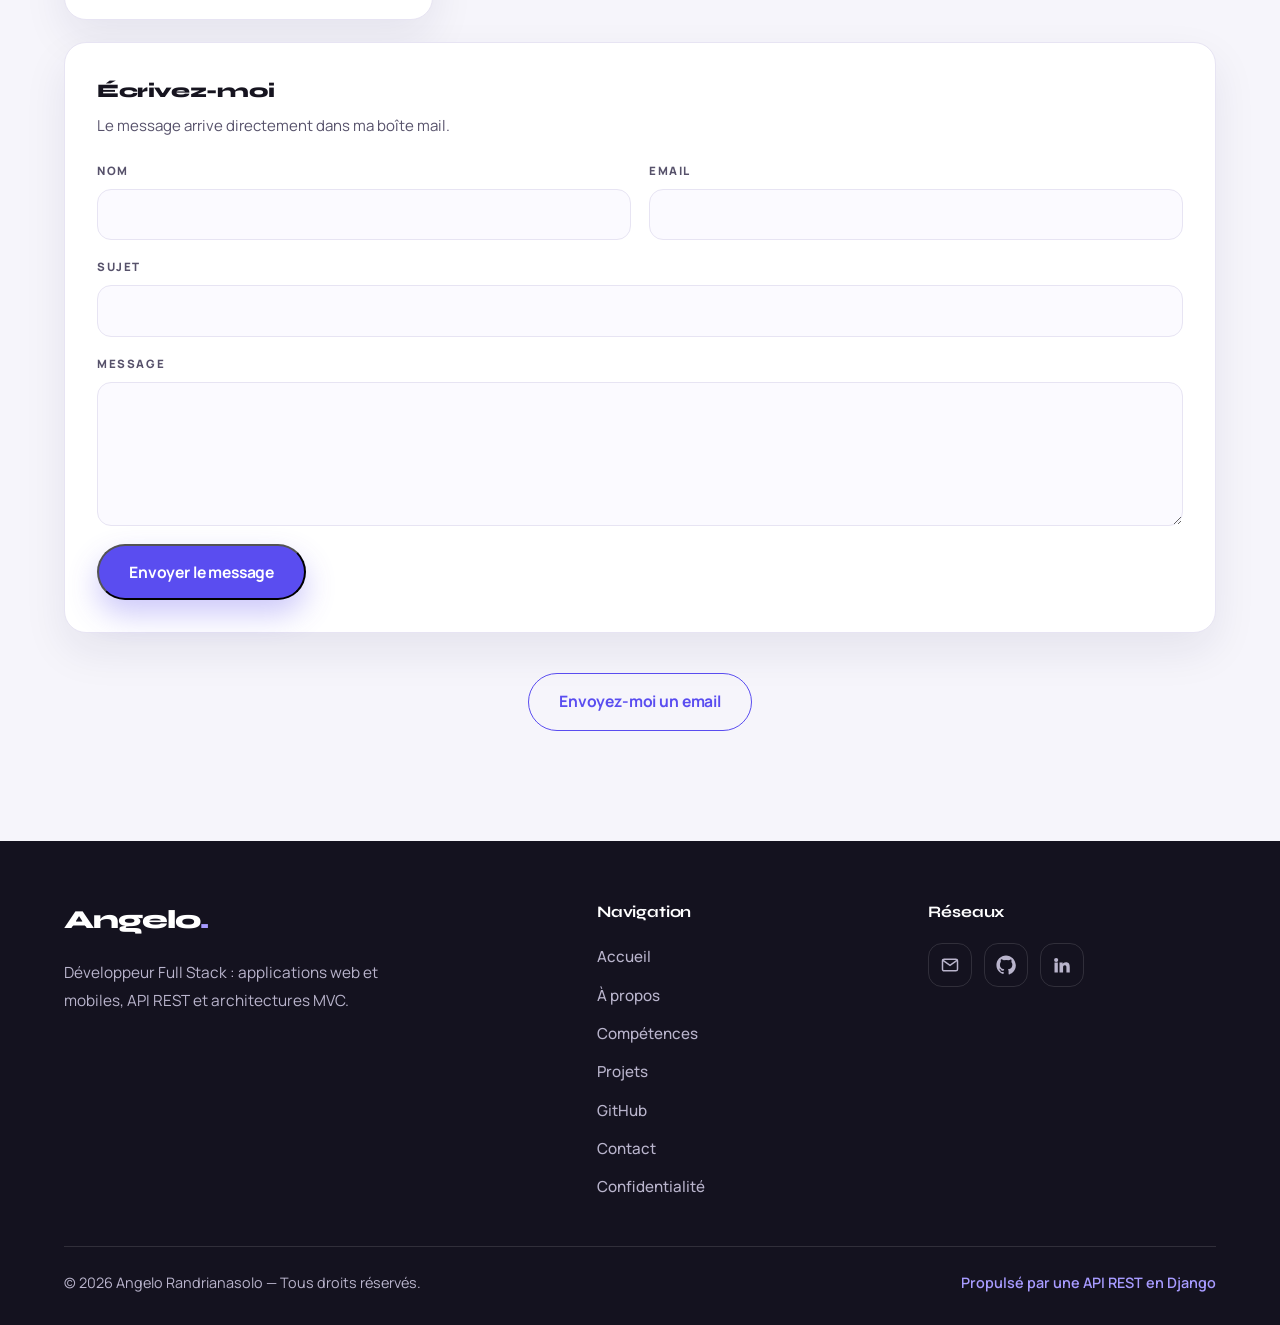
==== commit 7893260d: "feat(site): galerie de photos publique et bouton admin retire Back-office (admin.js/admin.html/admin" ====
--- a/src/index.html
+++ b/src/index.html
@@ -21,7 +21,7 @@
     <link rel="preconnect" href="https://fonts.gstatic.com" crossorigin>
     <link href="https://fonts.googleapis.com/css2?family=Syne:wght@600;700;800&family=Manrope:wght@400;500;600;700;800&display=swap" rel="stylesheet">
 
-    <link rel="stylesheet" href="css/style.css?v=20261121a">
+    <link rel="stylesheet" href="css/style.css?v=20261121b">
 
     <!-- Applique le thème avant le premier rendu pour éviter le flash blanc -->
     <script src="js/theme-init.js?v=20261121b"></script>
@@ -837,17 +837,6 @@
                     </a>
 
                 </div>
-
-                <a class="footer-admin" href="admin.html">
-                    <svg viewBox="0 0 24 24" aria-hidden="true" width="15" height="15">
-                        <path d="M12 15a3 3 0 1 0 0-6 3 3 0 0 0 0 6z"
-                              fill="none" stroke="currentColor" stroke-width="1.8"/>
-                        <path d="M19.4 15a1.6 1.6 0 0 0 .3 1.8l.1.1a2 2 0 1 1-2.8 2.8l-.1-.1a1.6 1.6 0 0 0-1.8-.3 1.6 1.6 0 0 0-1 1.5V21a2 2 0 1 1-4 0v-.1A1.6 1.6 0 0 0 9 19.4a1.6 1.6 0 0 0-1.8.3l-.1.1a2 2 0 1 1-2.8-2.8l.1-.1a1.6 1.6 0 0 0 .3-1.8 1.6 1.6 0 0 0-1.5-1H3a2 2 0 1 1 0-4h.1A1.6 1.6 0 0 0 4.6 9a1.6 1.6 0 0 0-.3-1.8l-.1-.1a2 2 0 1 1 2.8-2.8l.1.1a1.6 1.6 0 0 0 1.8.3H9a1.6 1.6 0 0 0 1-1.5V3a2 2 0 1 1 4 0v.1a1.6 1.6 0 0 0 1 1.5 1.6 1.6 0 0 0 1.8-.3l.1-.1a2 2 0 1 1 2.8 2.8l-.1.1a1.6 1.6 0 0 0-.3 1.8V9a1.6 1.6 0 0 0 1.5 1H21a2 2 0 1 1 0 4h-.1a1.6 1.6 0 0 0-1.5 1z"
-                              fill="none" stroke="currentColor" stroke-width="1.6"
-                              stroke-linecap="round" stroke-linejoin="round"/>
-                    </svg>
-                    <span data-i18n="footer.admin">Espace administration</span>
-                </a>
             </div>
 
         </div>
@@ -875,7 +864,7 @@
         </svg>
     </button>
 
-    <script src="js/script.js?v=20261121b"></script>
+    <script src="js/script.js?v=20261121c"></script>
 
 </body>
 </html>
--- a/src/css/style.css
+++ b/src/css/style.css
@@ -890,6 +890,105 @@
 
 .project-card:hover .project-icon {
     transform: scale(1.12) rotate(-6deg);
+}
+
+/* ---- Galerie multi-photos du projet ---- */
+.project-cover.has-gallery {
+    cursor: zoom-in;
+}
+
+.project-cover.has-gallery:focus-visible {
+    outline: 3px solid #8b7cff;
+    outline-offset: -3px;
+}
+
+.project-gallery-badge {
+    position: absolute;
+    right: 10px;
+    bottom: 10px;
+    z-index: 2;
+    background: rgba(12, 10, 20, 0.72);
+    color: #fff;
+    font-size: 12px;
+    font-weight: 600;
+    padding: 4px 10px;
+    border-radius: 100px;
+    backdrop-filter: blur(6px);
+}
+
+.lightbox {
+    position: fixed;
+    inset: 0;
+    z-index: 400;
+    background: rgba(8, 6, 16, 0.92);
+    display: flex;
+    align-items: center;
+    justify-content: center;
+    padding: 24px;
+}
+
+.lightbox[hidden] {
+    display: none;
+}
+
+.lightbox-img {
+    max-width: min(92vw, 1100px);
+    max-height: 82vh;
+    object-fit: contain;
+    border-radius: 14px;
+    box-shadow: 0 30px 80px rgba(0, 0, 0, 0.5);
+    background: rgba(255, 255, 255, 0.04);
+}
+
+.lightbox button {
+    position: absolute;
+    width: 46px;
+    height: 46px;
+    border-radius: 50%;
+    border: 1px solid rgba(255, 255, 255, 0.28);
+    background: rgba(255, 255, 255, 0.12);
+    color: #fff;
+    font-size: 18px;
+    line-height: 1;
+    cursor: pointer;
+    display: flex;
+    align-items: center;
+    justify-content: center;
+    padding: 0;
+}
+
+.lightbox button:hover {
+    background: rgba(255, 255, 255, 0.28);
+}
+
+.lightbox-close {
+    top: 22px;
+    right: 22px;
+}
+
+.lightbox-prev {
+    left: 22px;
+    top: 50%;
+    transform: translateY(-50%);
+}
+
+.lightbox-next {
+    right: 22px;
+    top: 50%;
+    transform: translateY(-50%);
+}
+
+.lightbox-counter {
+    position: absolute;
+    bottom: 24px;
+    left: 50%;
+    transform: translateX(-50%);
+    color: #fff;
+    font-size: 14px;
+    font-weight: 600;
+    background: rgba(255, 255, 255, 0.14);
+    padding: 6px 14px;
+    border-radius: 100px;
 }
 
 .project-body {
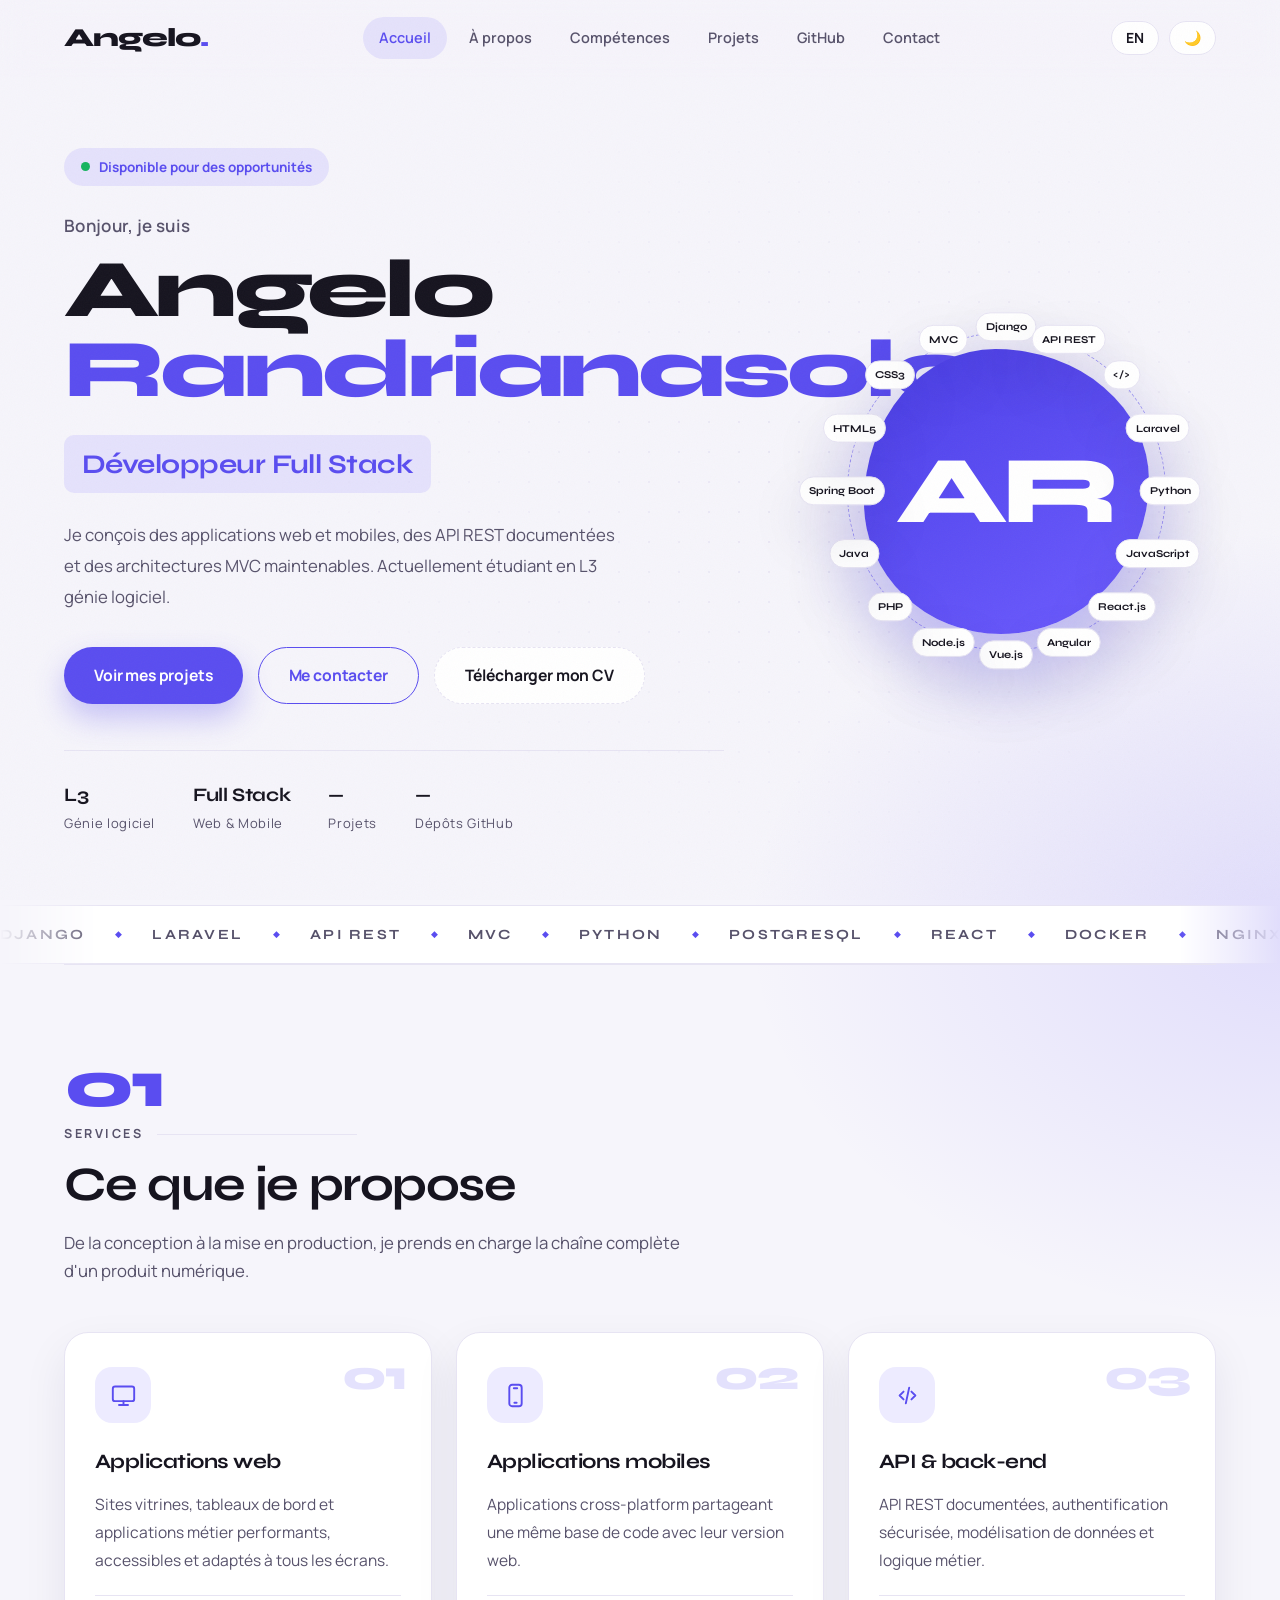
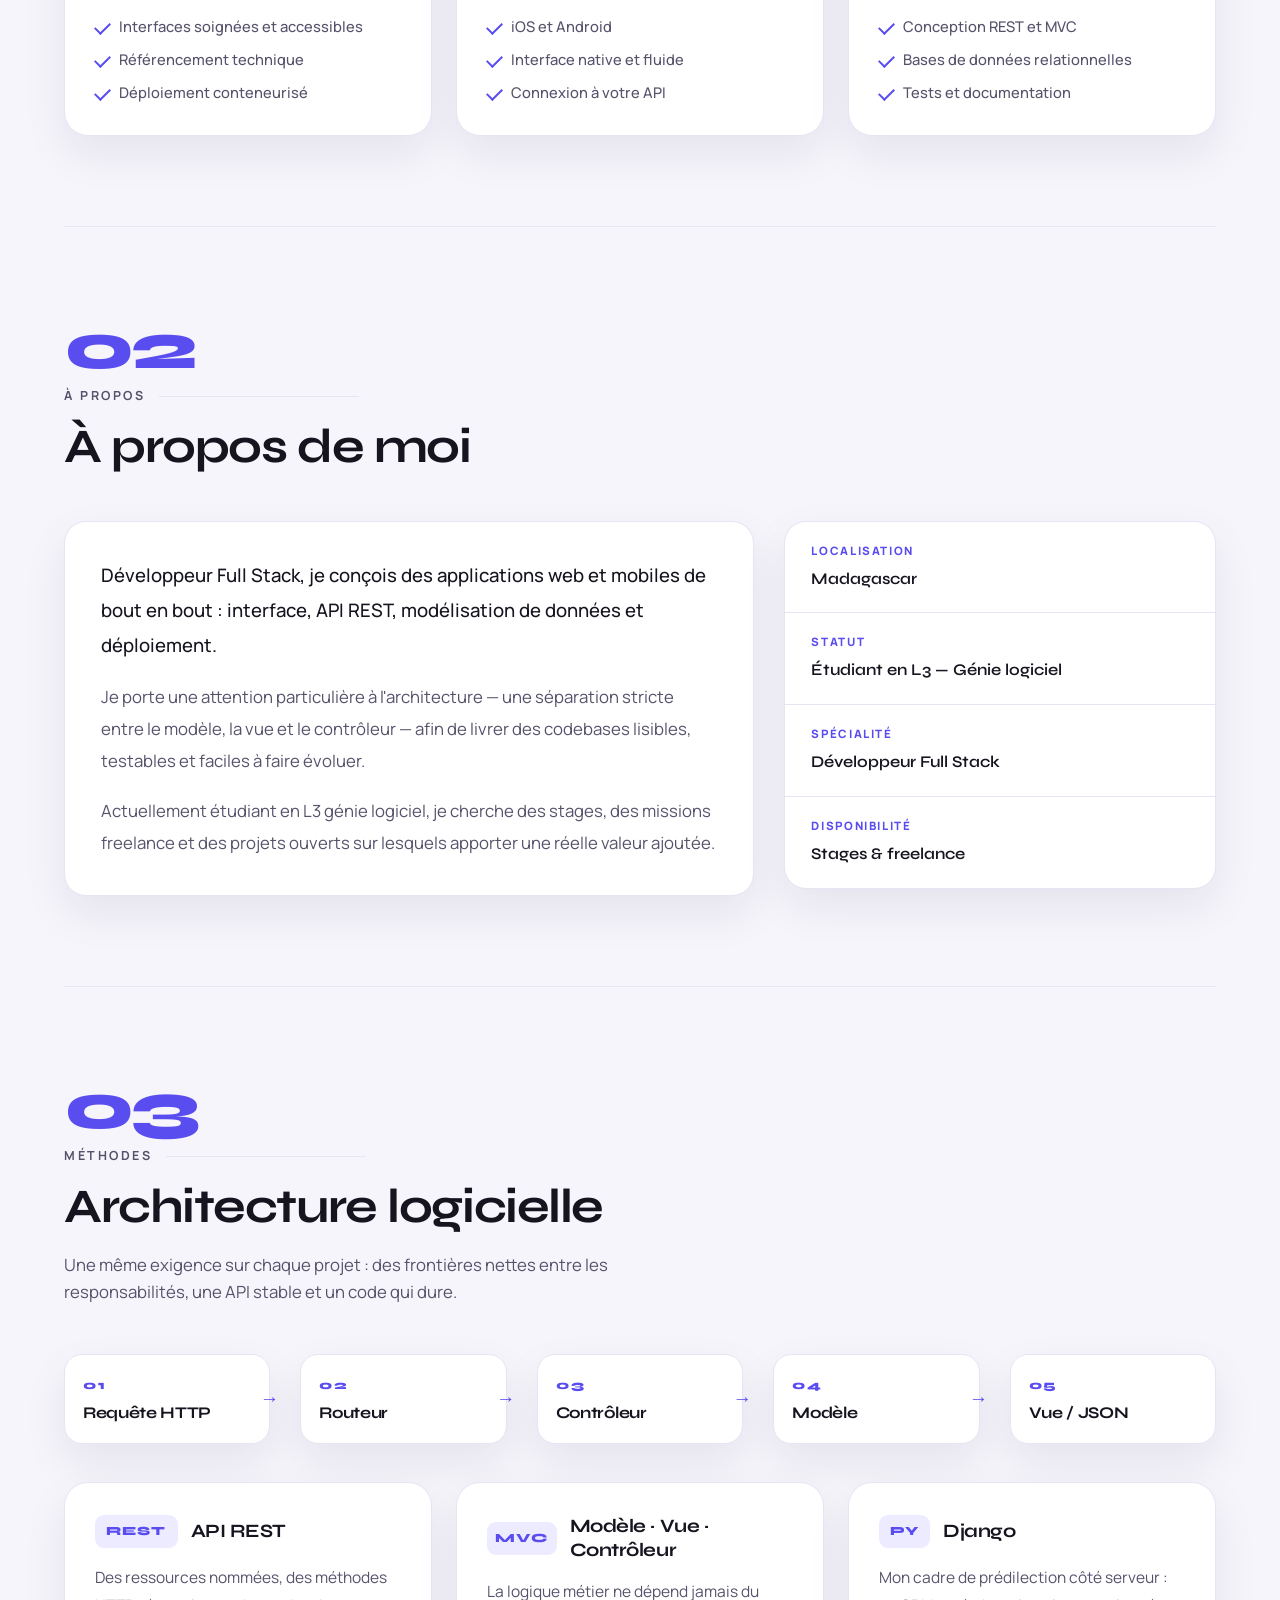
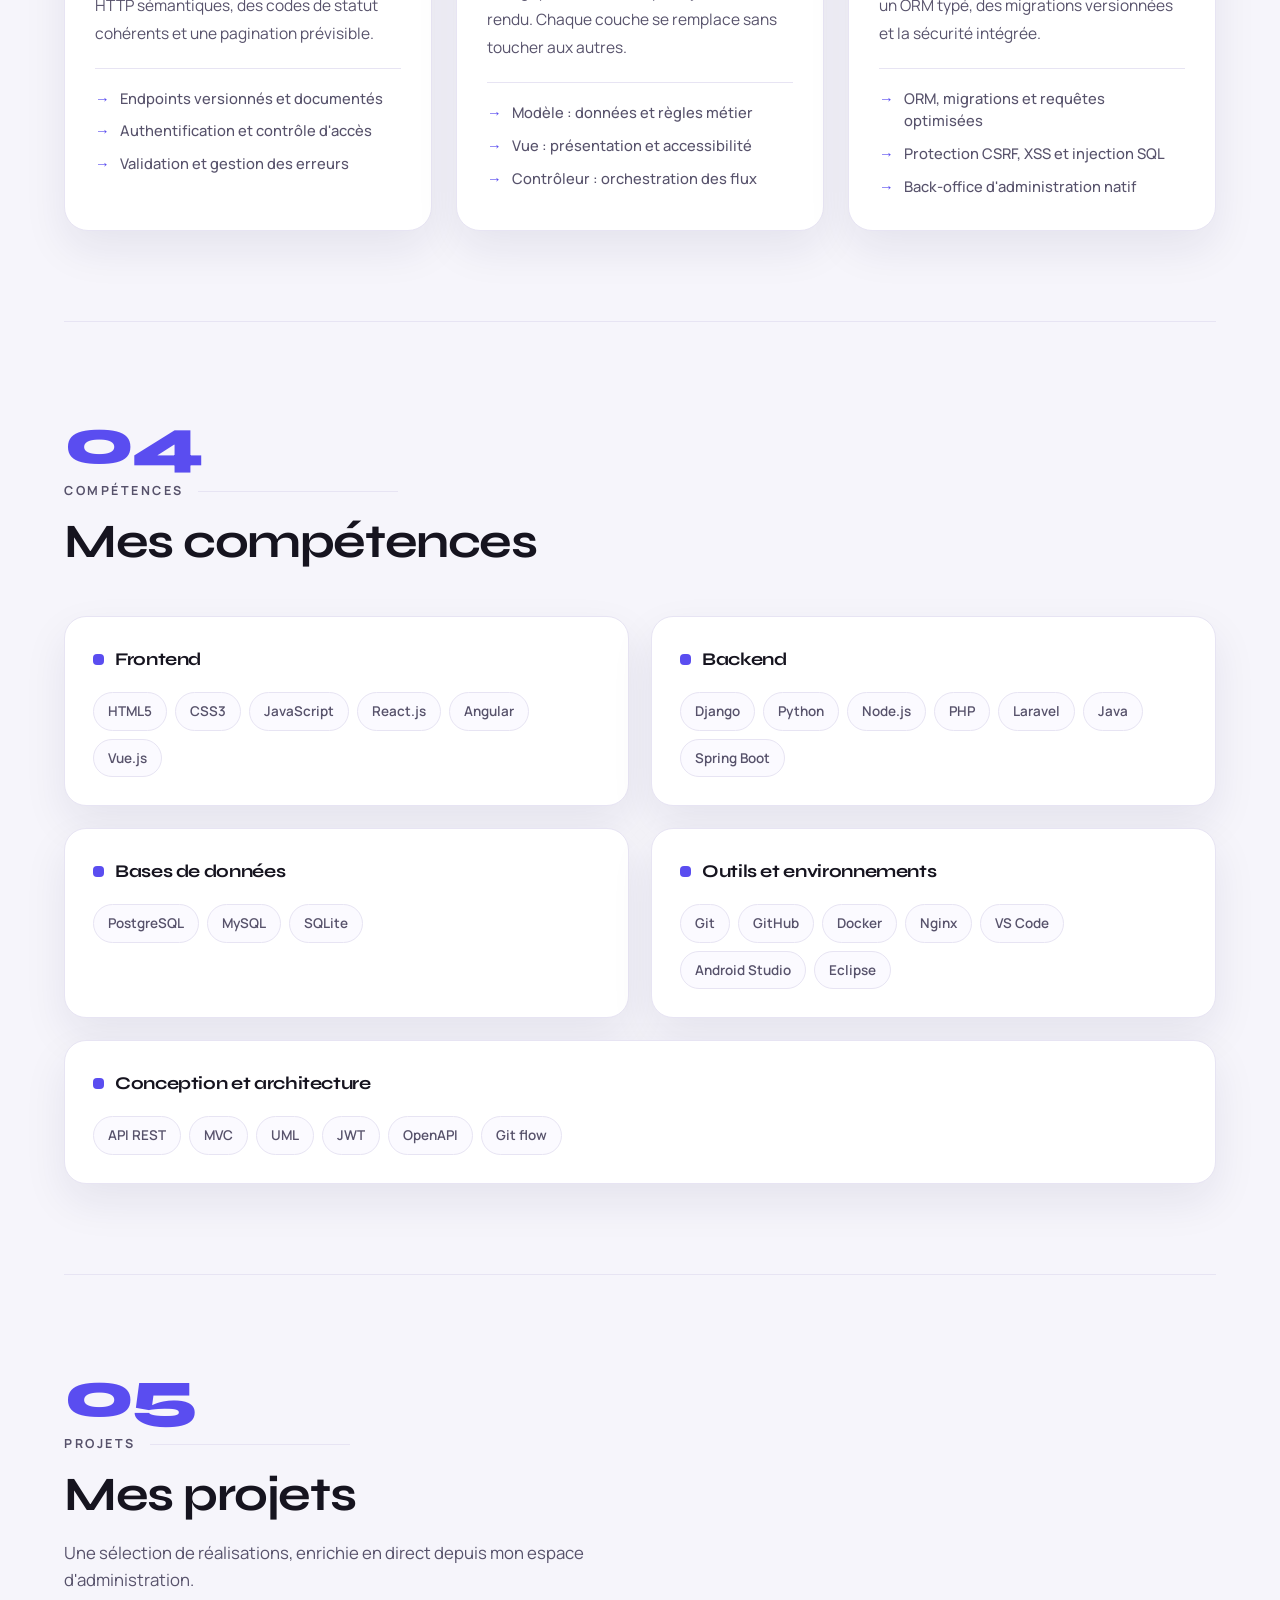
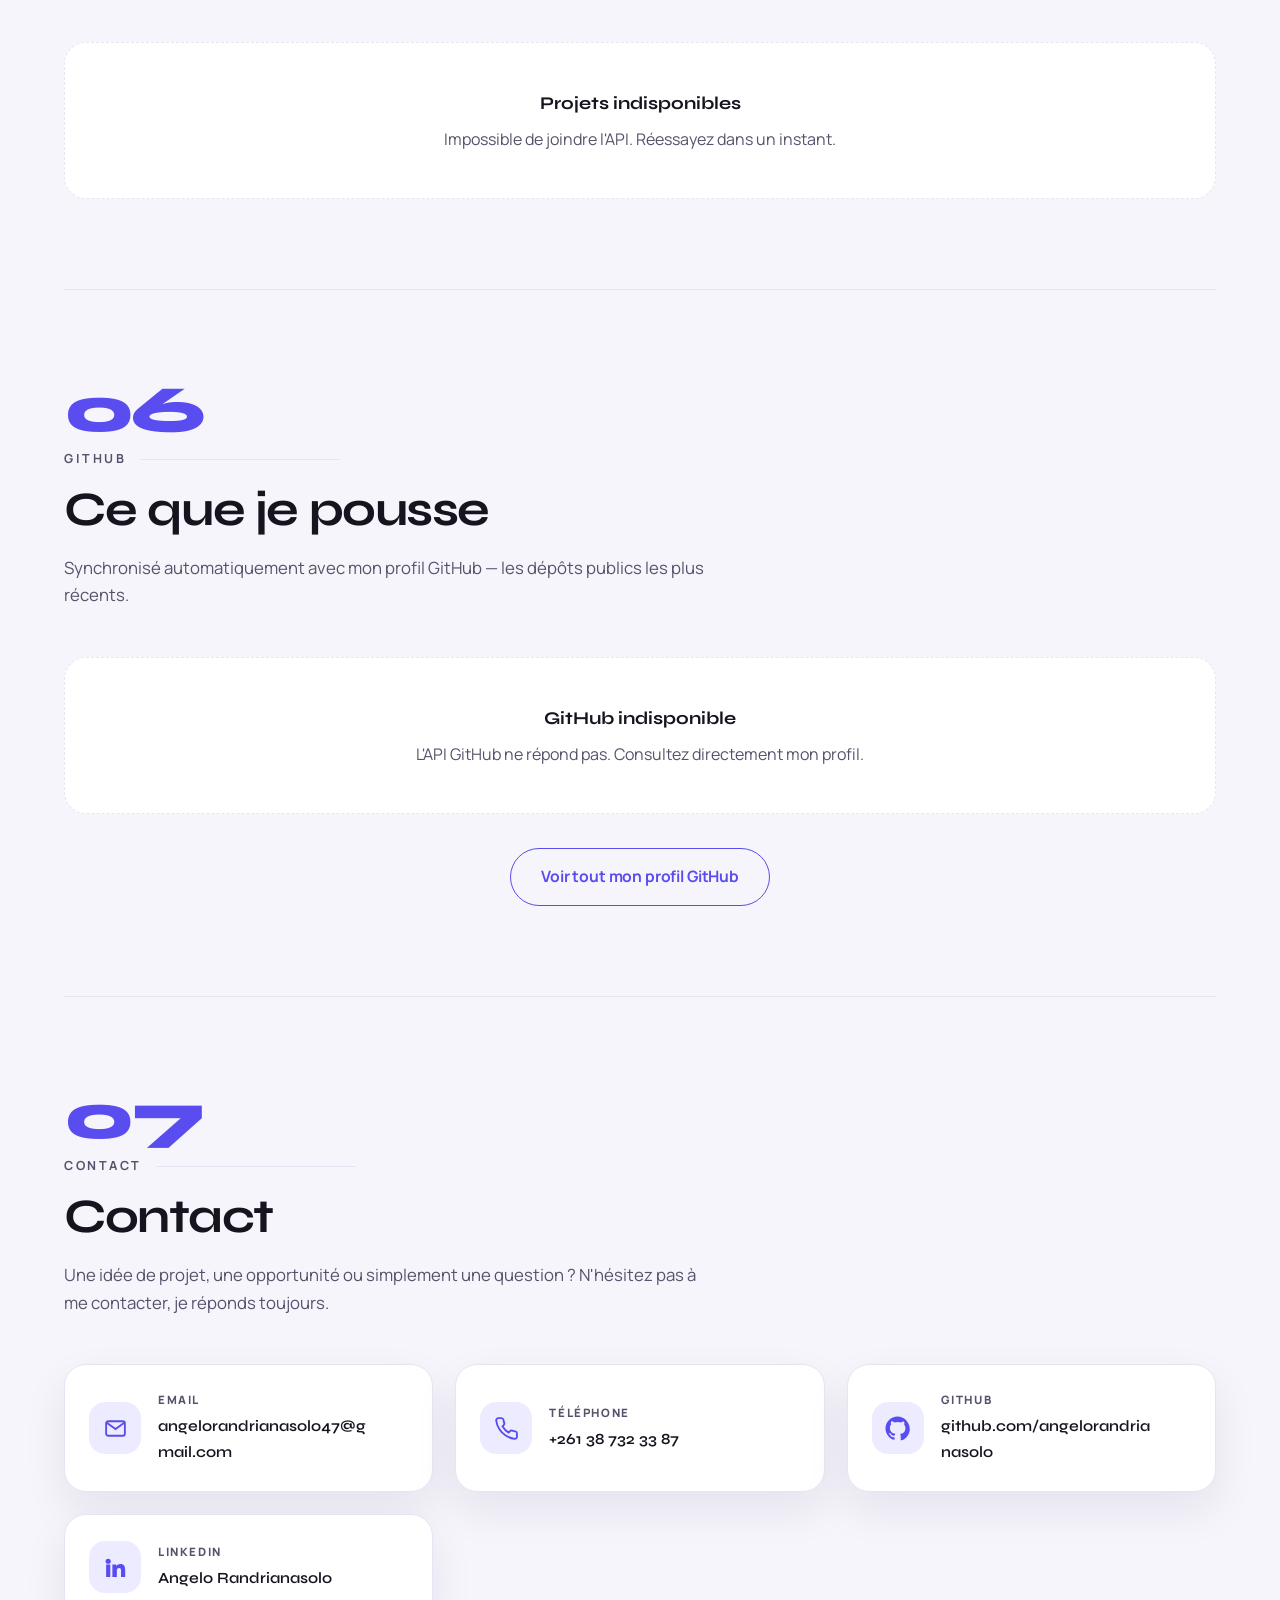
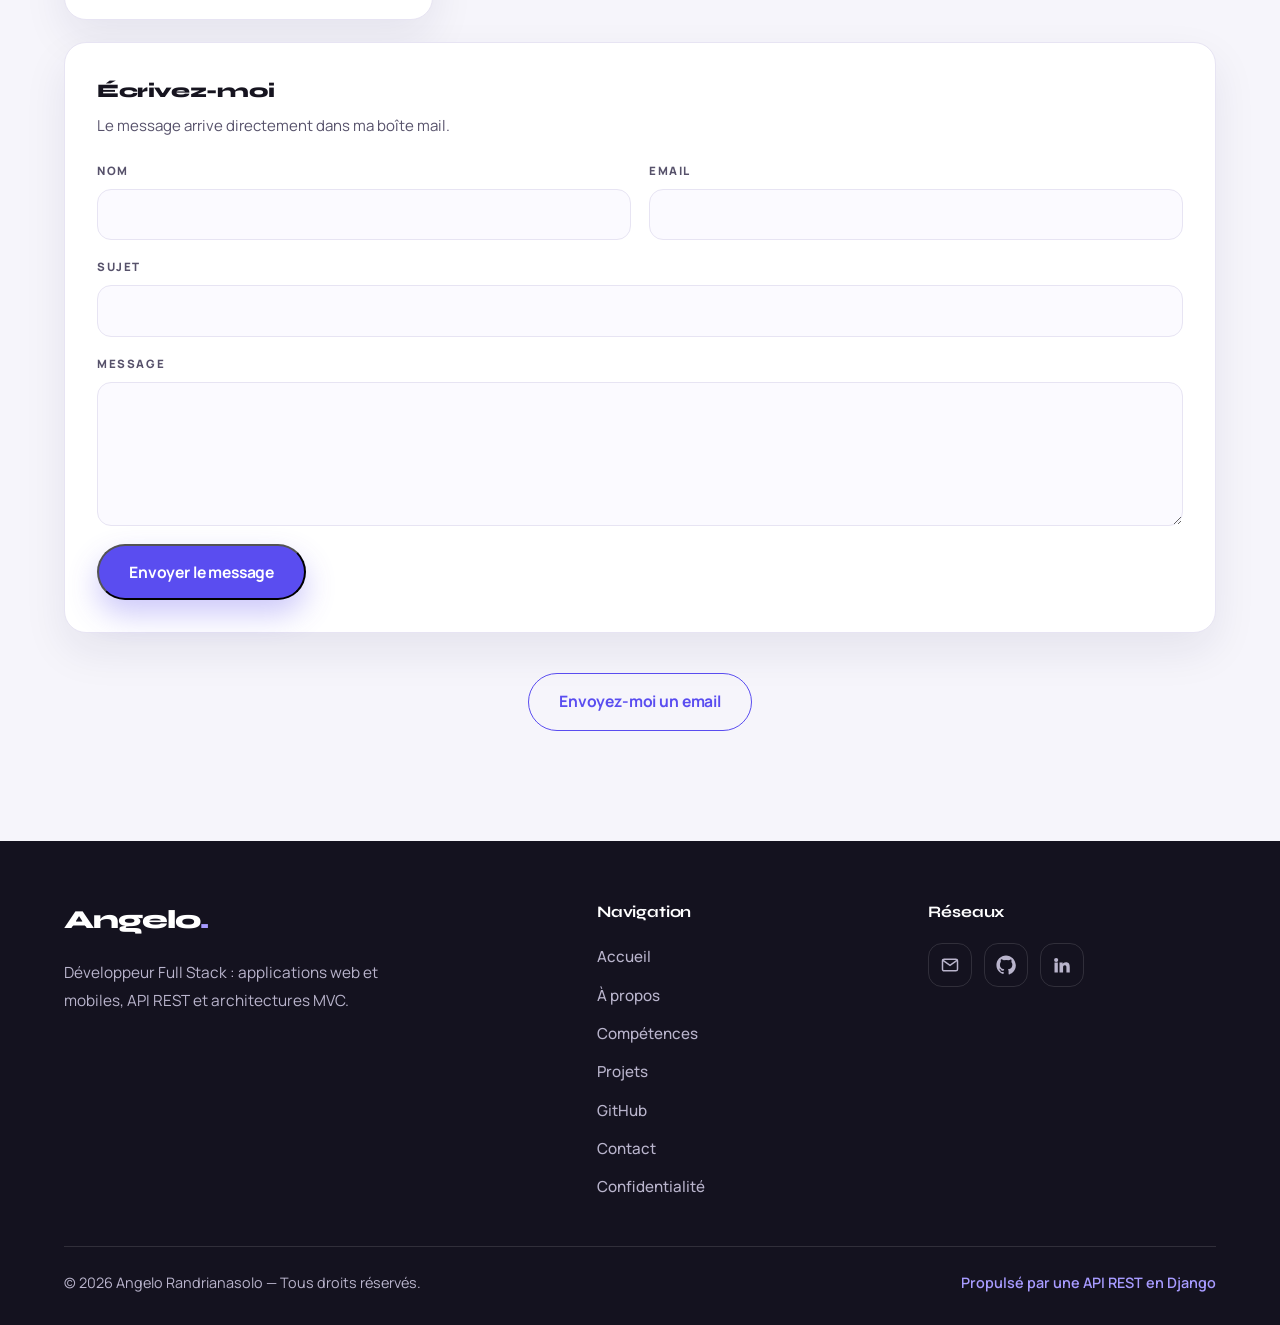
==== commit 53464568: "feat(polices): polices Syne et Manrope auto-hebergees, CSP sans Google Fonts Quatre fichiers woff2 (" ====
--- a/src/index.html
+++ b/src/index.html
@@ -17,9 +17,7 @@
 
     <link rel="icon" type="image/svg+xml" href="favicon.svg">
 
-    <link rel="preconnect" href="https://fonts.googleapis.com">
-    <link rel="preconnect" href="https://fonts.gstatic.com" crossorigin>
-    <link href="https://fonts.googleapis.com/css2?family=Syne:wght@600;700;800&family=Manrope:wght@400;500;600;700;800&display=swap" rel="stylesheet">
+    <link rel="stylesheet" href="css/fonts.css?v=20261121a">
 
     <link rel="stylesheet" href="css/style.css?v=20261121b">
 
@@ -864,7 +862,7 @@
         </svg>
     </button>
 
-    <script src="js/script.js?v=20261121c"></script>
+    <script src="js/script.js?v=20261121f"></script>
 
 </body>
 </html>
--- a/src/css/fonts.css
+++ b/src/css/fonts.css
@@ -0,0 +1,150 @@
+/* =========================================================
+   Polices du portfolio — Syne & Manrope, auto-hebergees
+   Source : Google Fonts, licence SIL Open Font License 1.1
+   (telechargees par tools, sous-ensembles latin/latin-ext).
+   Avantage : aucun appel externe, CSP sans googleapis/gstatic.
+   ========================================================= */
+
+@font-face {
+  font-family: 'Manrope';
+  font-style: normal;
+  font-weight: 400;
+  font-display: swap;
+  src: url(../fonts/manrope-latin-ext.woff2) format('woff2');
+  unicode-range: U+0100-02BA, U+02BD-02C5, U+02C7-02CC, U+02CE-02D7, U+02DD-02FF, U+0304, U+0308, U+0329, U+1D00-1DBF, U+1E00-1E9F, U+1EF2-1EFF, U+2020, U+20A0-20AB, U+20AD-20C4, U+2113, U+2C60-2C7F, U+A720-A7FF;
+}
+
+@font-face {
+  font-family: 'Manrope';
+  font-style: normal;
+  font-weight: 400;
+  font-display: swap;
+  src: url(../fonts/manrope-latin.woff2) format('woff2');
+  unicode-range: U+0000-00FF, U+0131, U+0152-0153, U+02BB-02BC, U+02C6, U+02DA, U+02DC, U+0304, U+0308, U+0329, U+2000-206F, U+20AC, U+2122, U+2191, U+2193, U+2212, U+2215, U+FEFF, U+FFFD;
+}
+
+@font-face {
+  font-family: 'Manrope';
+  font-style: normal;
+  font-weight: 500;
+  font-display: swap;
+  src: url(../fonts/manrope-latin-ext.woff2) format('woff2');
+  unicode-range: U+0100-02BA, U+02BD-02C5, U+02C7-02CC, U+02CE-02D7, U+02DD-02FF, U+0304, U+0308, U+0329, U+1D00-1DBF, U+1E00-1E9F, U+1EF2-1EFF, U+2020, U+20A0-20AB, U+20AD-20C4, U+2113, U+2C60-2C7F, U+A720-A7FF;
+}
+
+@font-face {
+  font-family: 'Manrope';
+  font-style: normal;
+  font-weight: 500;
+  font-display: swap;
+  src: url(../fonts/manrope-latin.woff2) format('woff2');
+  unicode-range: U+0000-00FF, U+0131, U+0152-0153, U+02BB-02BC, U+02C6, U+02DA, U+02DC, U+0304, U+0308, U+0329, U+2000-206F, U+20AC, U+2122, U+2191, U+2193, U+2212, U+2215, U+FEFF, U+FFFD;
+}
+
+@font-face {
+  font-family: 'Manrope';
+  font-style: normal;
+  font-weight: 600;
+  font-display: swap;
+  src: url(../fonts/manrope-latin-ext.woff2) format('woff2');
+  unicode-range: U+0100-02BA, U+02BD-02C5, U+02C7-02CC, U+02CE-02D7, U+02DD-02FF, U+0304, U+0308, U+0329, U+1D00-1DBF, U+1E00-1E9F, U+1EF2-1EFF, U+2020, U+20A0-20AB, U+20AD-20C4, U+2113, U+2C60-2C7F, U+A720-A7FF;
+}
+
+@font-face {
+  font-family: 'Manrope';
+  font-style: normal;
+  font-weight: 600;
+  font-display: swap;
+  src: url(../fonts/manrope-latin.woff2) format('woff2');
+  unicode-range: U+0000-00FF, U+0131, U+0152-0153, U+02BB-02BC, U+02C6, U+02DA, U+02DC, U+0304, U+0308, U+0329, U+2000-206F, U+20AC, U+2122, U+2191, U+2193, U+2212, U+2215, U+FEFF, U+FFFD;
+}
+
+@font-face {
+  font-family: 'Manrope';
+  font-style: normal;
+  font-weight: 700;
+  font-display: swap;
+  src: url(../fonts/manrope-latin-ext.woff2) format('woff2');
+  unicode-range: U+0100-02BA, U+02BD-02C5, U+02C7-02CC, U+02CE-02D7, U+02DD-02FF, U+0304, U+0308, U+0329, U+1D00-1DBF, U+1E00-1E9F, U+1EF2-1EFF, U+2020, U+20A0-20AB, U+20AD-20C4, U+2113, U+2C60-2C7F, U+A720-A7FF;
+}
+
+@font-face {
+  font-family: 'Manrope';
+  font-style: normal;
+  font-weight: 700;
+  font-display: swap;
+  src: url(../fonts/manrope-latin.woff2) format('woff2');
+  unicode-range: U+0000-00FF, U+0131, U+0152-0153, U+02BB-02BC, U+02C6, U+02DA, U+02DC, U+0304, U+0308, U+0329, U+2000-206F, U+20AC, U+2122, U+2191, U+2193, U+2212, U+2215, U+FEFF, U+FFFD;
+}
+
+@font-face {
+  font-family: 'Manrope';
+  font-style: normal;
+  font-weight: 800;
+  font-display: swap;
+  src: url(../fonts/manrope-latin-ext.woff2) format('woff2');
+  unicode-range: U+0100-02BA, U+02BD-02C5, U+02C7-02CC, U+02CE-02D7, U+02DD-02FF, U+0304, U+0308, U+0329, U+1D00-1DBF, U+1E00-1E9F, U+1EF2-1EFF, U+2020, U+20A0-20AB, U+20AD-20C4, U+2113, U+2C60-2C7F, U+A720-A7FF;
+}
+
+@font-face {
+  font-family: 'Manrope';
+  font-style: normal;
+  font-weight: 800;
+  font-display: swap;
+  src: url(../fonts/manrope-latin.woff2) format('woff2');
+  unicode-range: U+0000-00FF, U+0131, U+0152-0153, U+02BB-02BC, U+02C6, U+02DA, U+02DC, U+0304, U+0308, U+0329, U+2000-206F, U+20AC, U+2122, U+2191, U+2193, U+2212, U+2215, U+FEFF, U+FFFD;
+}
+
+@font-face {
+  font-family: 'Syne';
+  font-style: normal;
+  font-weight: 600;
+  font-display: swap;
+  src: url(../fonts/syne-latin-ext.woff2) format('woff2');
+  unicode-range: U+0100-02BA, U+02BD-02C5, U+02C7-02CC, U+02CE-02D7, U+02DD-02FF, U+0304, U+0308, U+0329, U+1D00-1DBF, U+1E00-1E9F, U+1EF2-1EFF, U+2020, U+20A0-20AB, U+20AD-20C4, U+2113, U+2C60-2C7F, U+A720-A7FF;
+}
+
+@font-face {
+  font-family: 'Syne';
+  font-style: normal;
+  font-weight: 600;
+  font-display: swap;
+  src: url(../fonts/syne-latin.woff2) format('woff2');
+  unicode-range: U+0000-00FF, U+0131, U+0152-0153, U+02BB-02BC, U+02C6, U+02DA, U+02DC, U+0304, U+0308, U+0329, U+2000-206F, U+20AC, U+2122, U+2191, U+2193, U+2212, U+2215, U+FEFF, U+FFFD;
+}
+
+@font-face {
+  font-family: 'Syne';
+  font-style: normal;
+  font-weight: 700;
+  font-display: swap;
+  src: url(../fonts/syne-latin-ext.woff2) format('woff2');
+  unicode-range: U+0100-02BA, U+02BD-02C5, U+02C7-02CC, U+02CE-02D7, U+02DD-02FF, U+0304, U+0308, U+0329, U+1D00-1DBF, U+1E00-1E9F, U+1EF2-1EFF, U+2020, U+20A0-20AB, U+20AD-20C4, U+2113, U+2C60-2C7F, U+A720-A7FF;
+}
+
+@font-face {
+  font-family: 'Syne';
+  font-style: normal;
+  font-weight: 700;
+  font-display: swap;
+  src: url(../fonts/syne-latin.woff2) format('woff2');
+  unicode-range: U+0000-00FF, U+0131, U+0152-0153, U+02BB-02BC, U+02C6, U+02DA, U+02DC, U+0304, U+0308, U+0329, U+2000-206F, U+20AC, U+2122, U+2191, U+2193, U+2212, U+2215, U+FEFF, U+FFFD;
+}
+
+@font-face {
+  font-family: 'Syne';
+  font-style: normal;
+  font-weight: 800;
+  font-display: swap;
+  src: url(../fonts/syne-latin-ext.woff2) format('woff2');
+  unicode-range: U+0100-02BA, U+02BD-02C5, U+02C7-02CC, U+02CE-02D7, U+02DD-02FF, U+0304, U+0308, U+0329, U+1D00-1DBF, U+1E00-1E9F, U+1EF2-1EFF, U+2020, U+20A0-20AB, U+20AD-20C4, U+2113, U+2C60-2C7F, U+A720-A7FF;
+}
+
+@font-face {
+  font-family: 'Syne';
+  font-style: normal;
+  font-weight: 800;
+  font-display: swap;
+  src: url(../fonts/syne-latin.woff2) format('woff2');
+  unicode-range: U+0000-00FF, U+0131, U+0152-0153, U+02BB-02BC, U+02C6, U+02DA, U+02DC, U+0304, U+0308, U+0329, U+2000-206F, U+20AC, U+2122, U+2191, U+2193, U+2212, U+2215, U+FEFF, U+FFFD;
+}
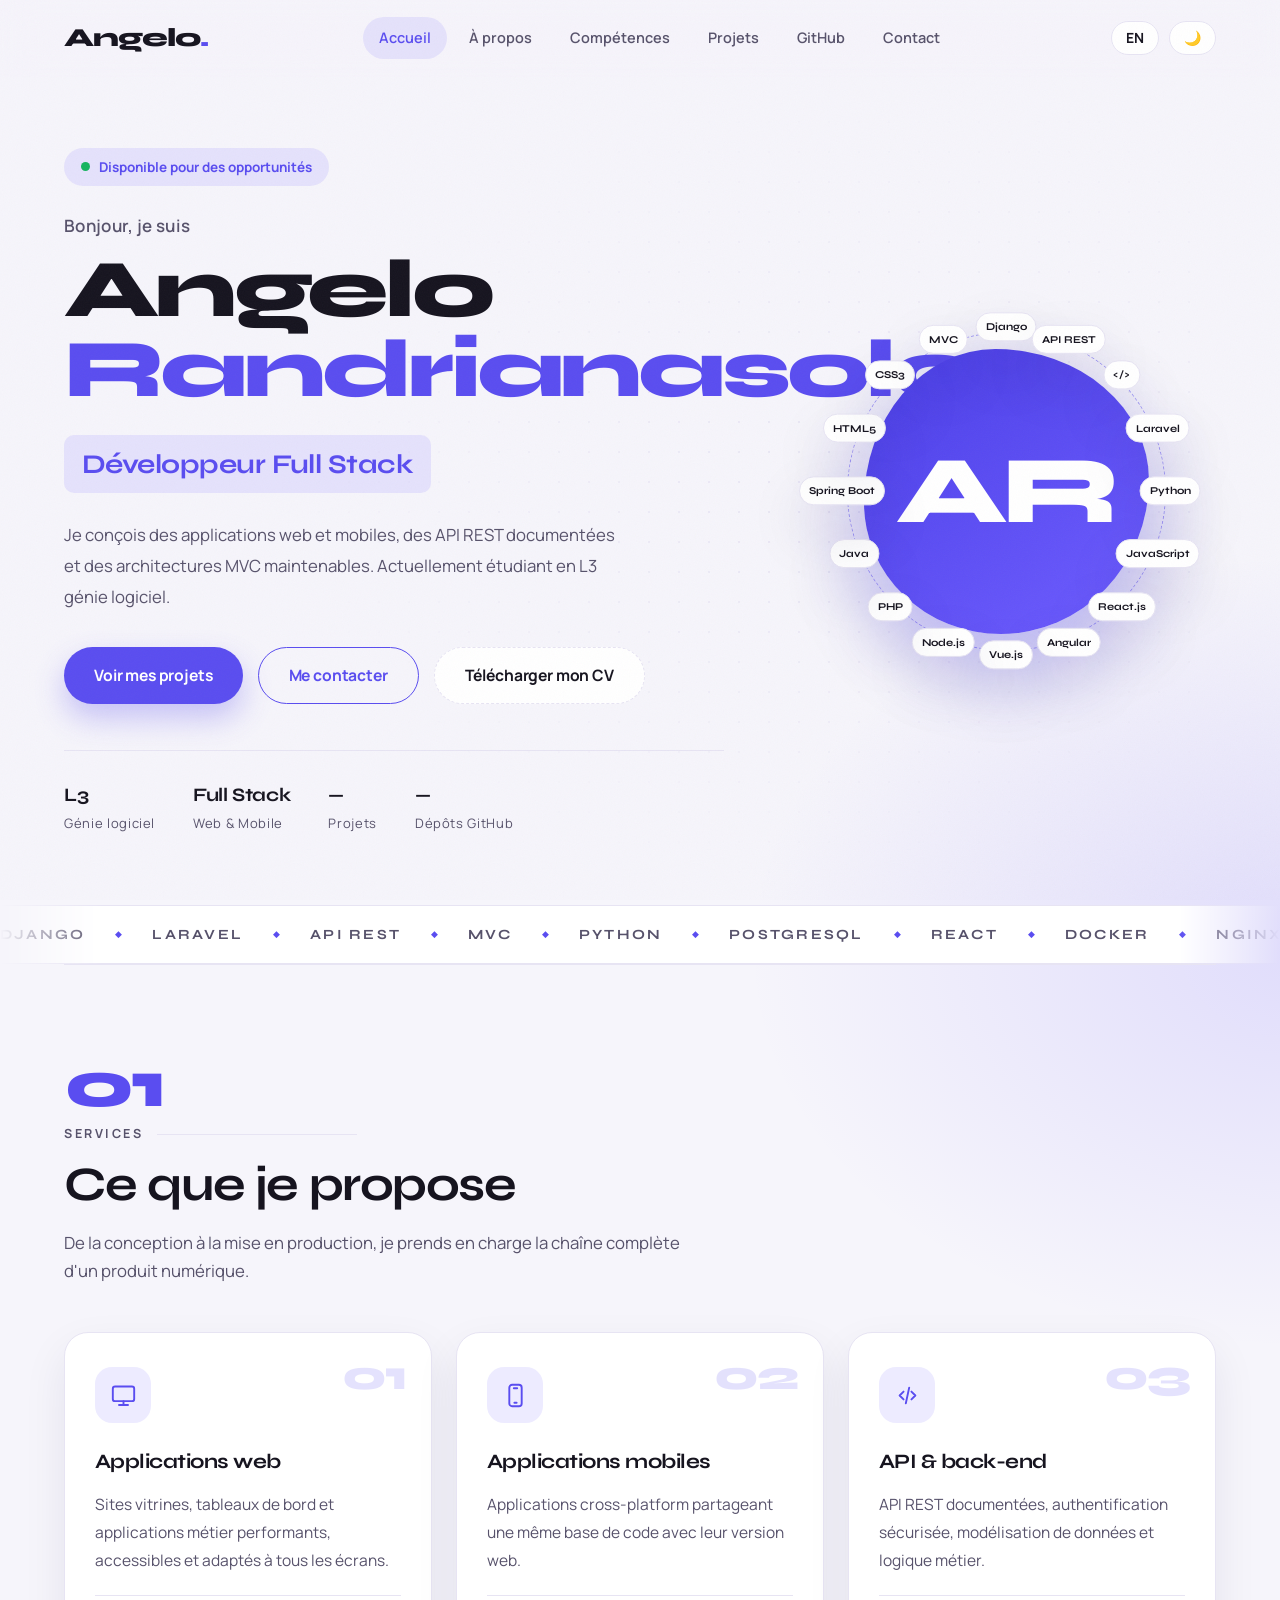
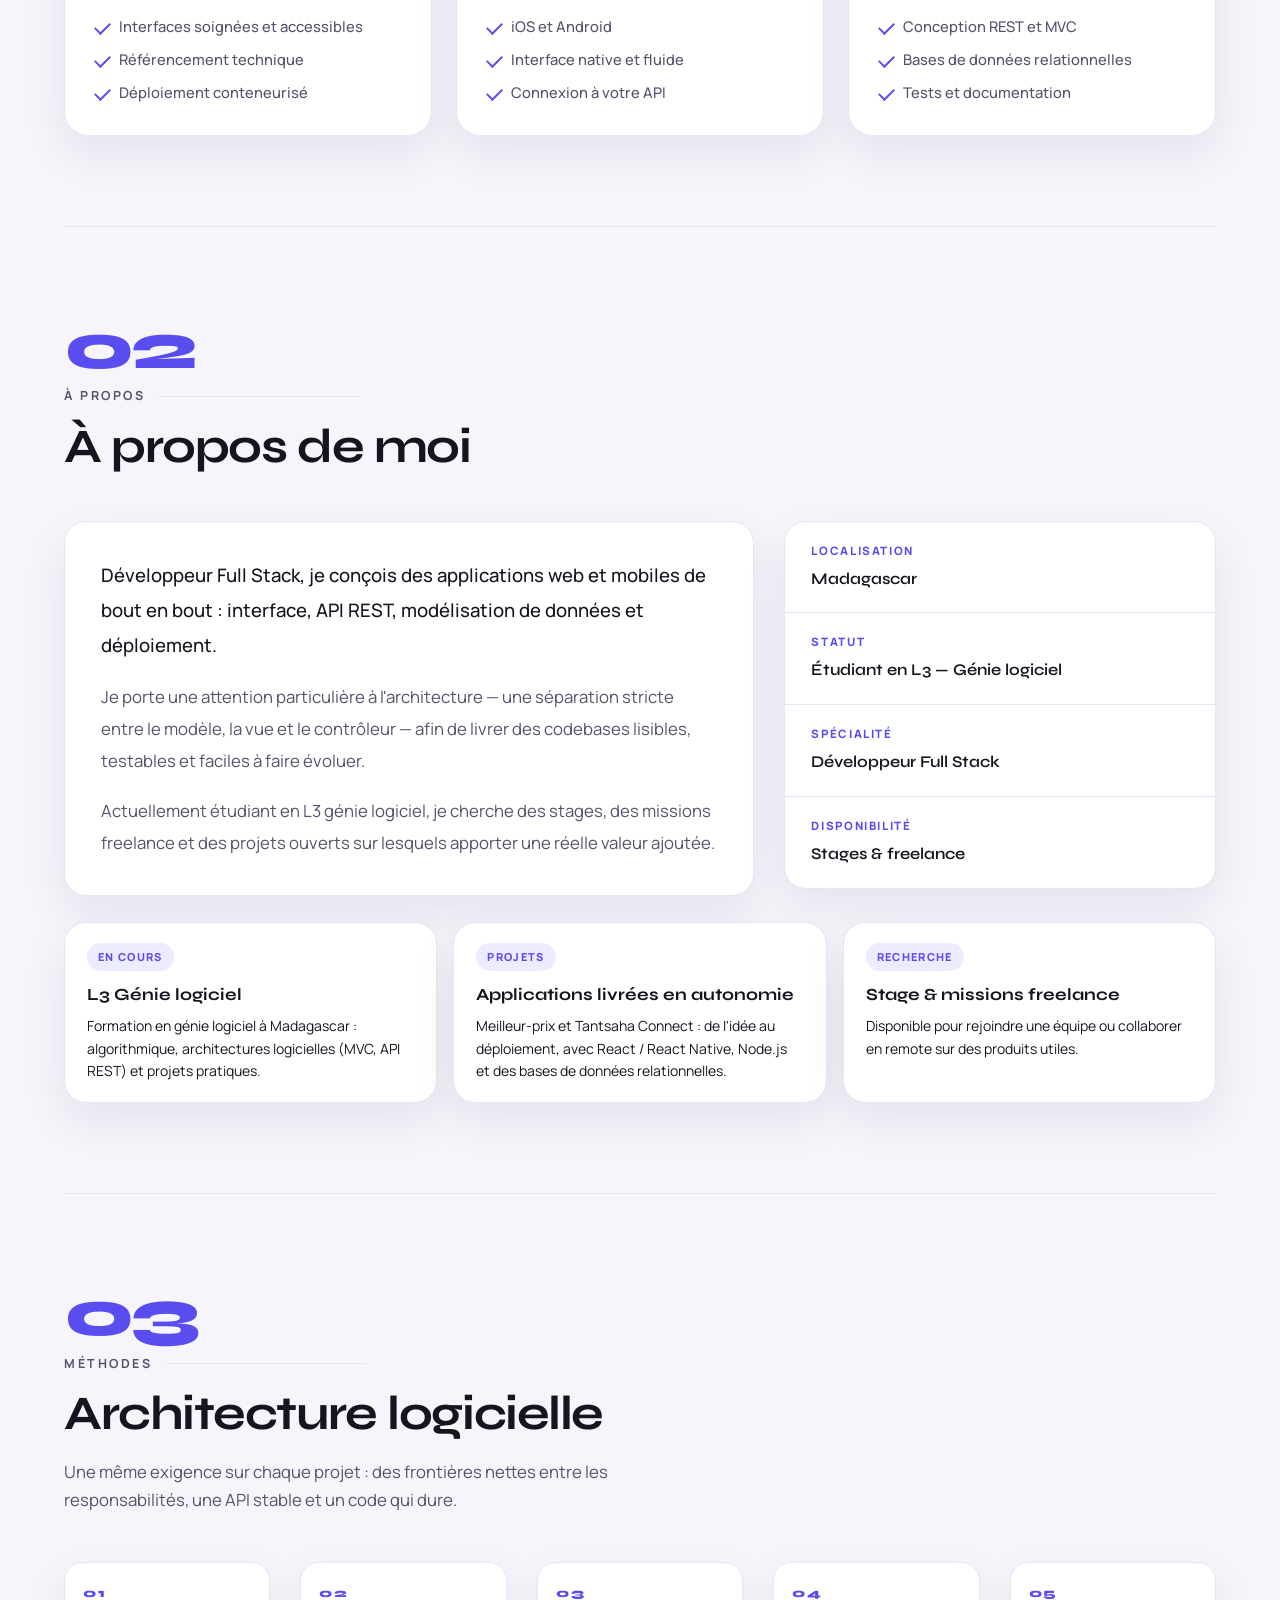
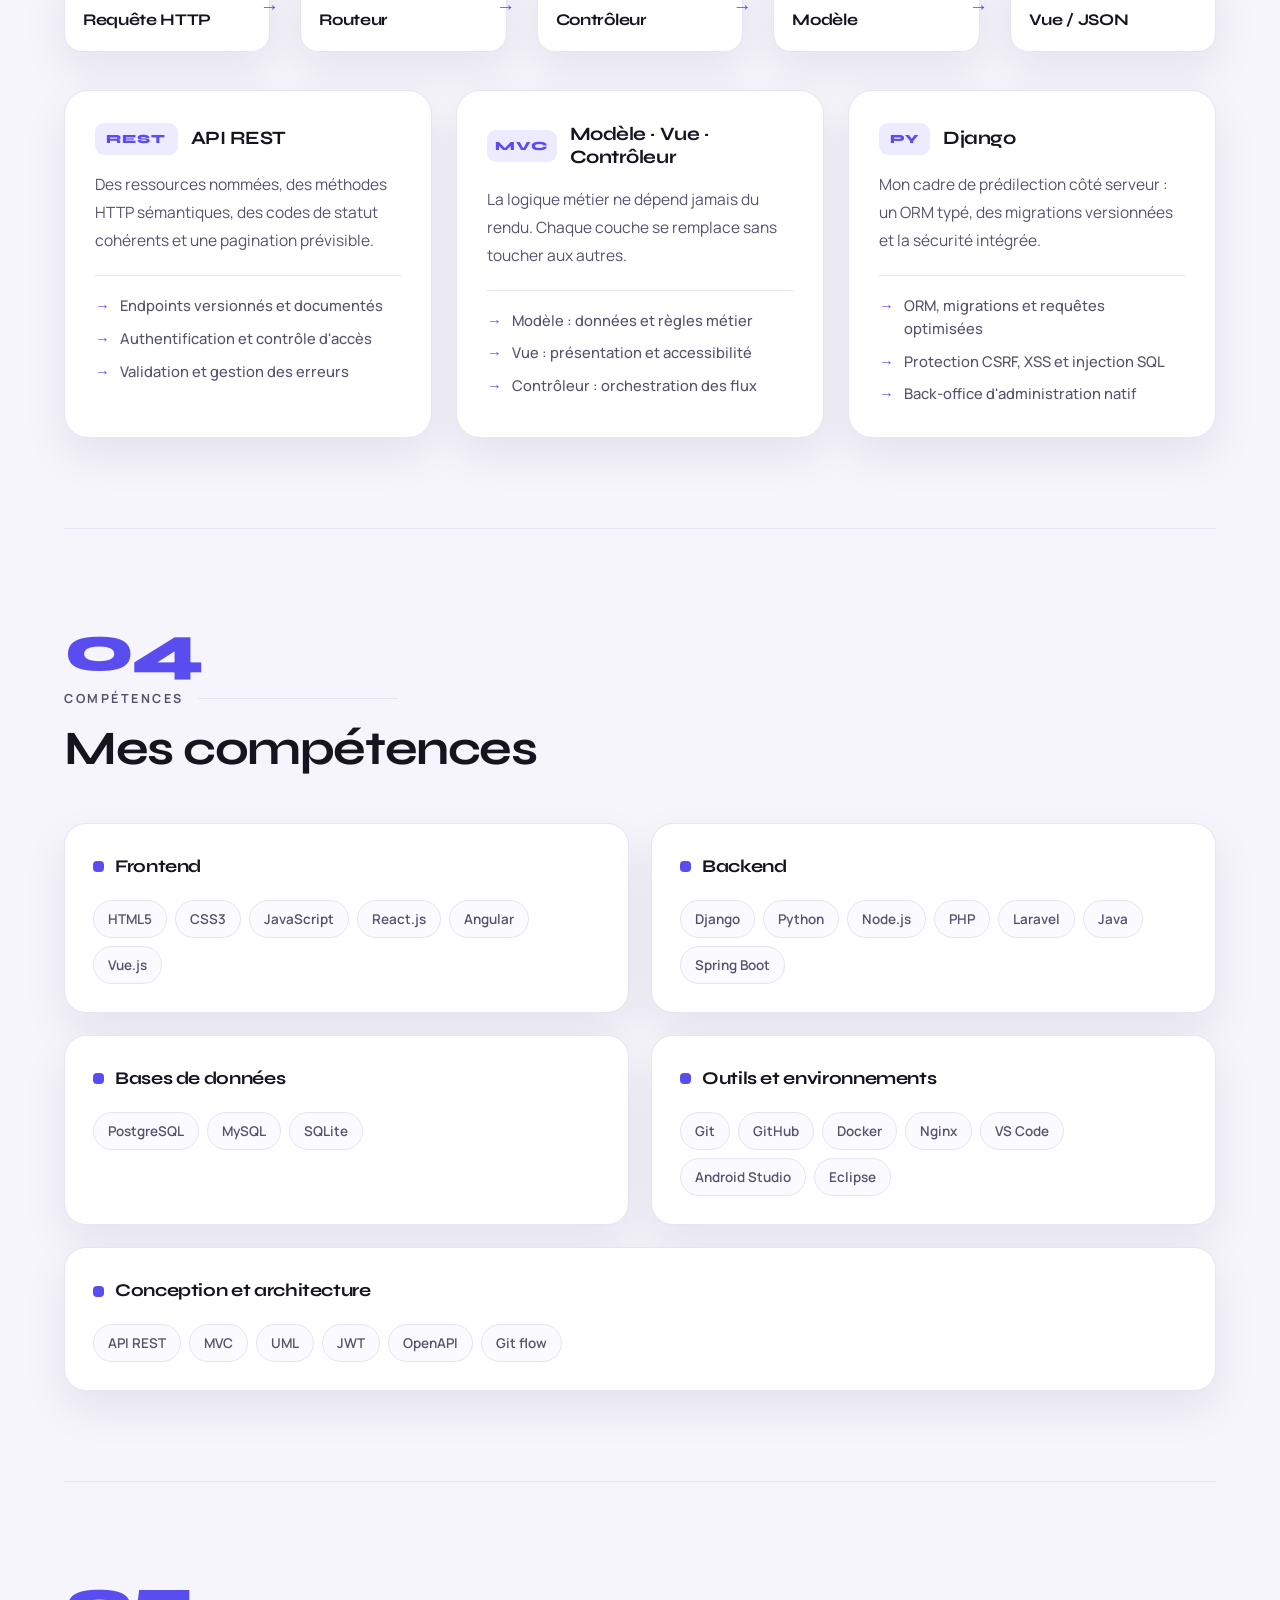
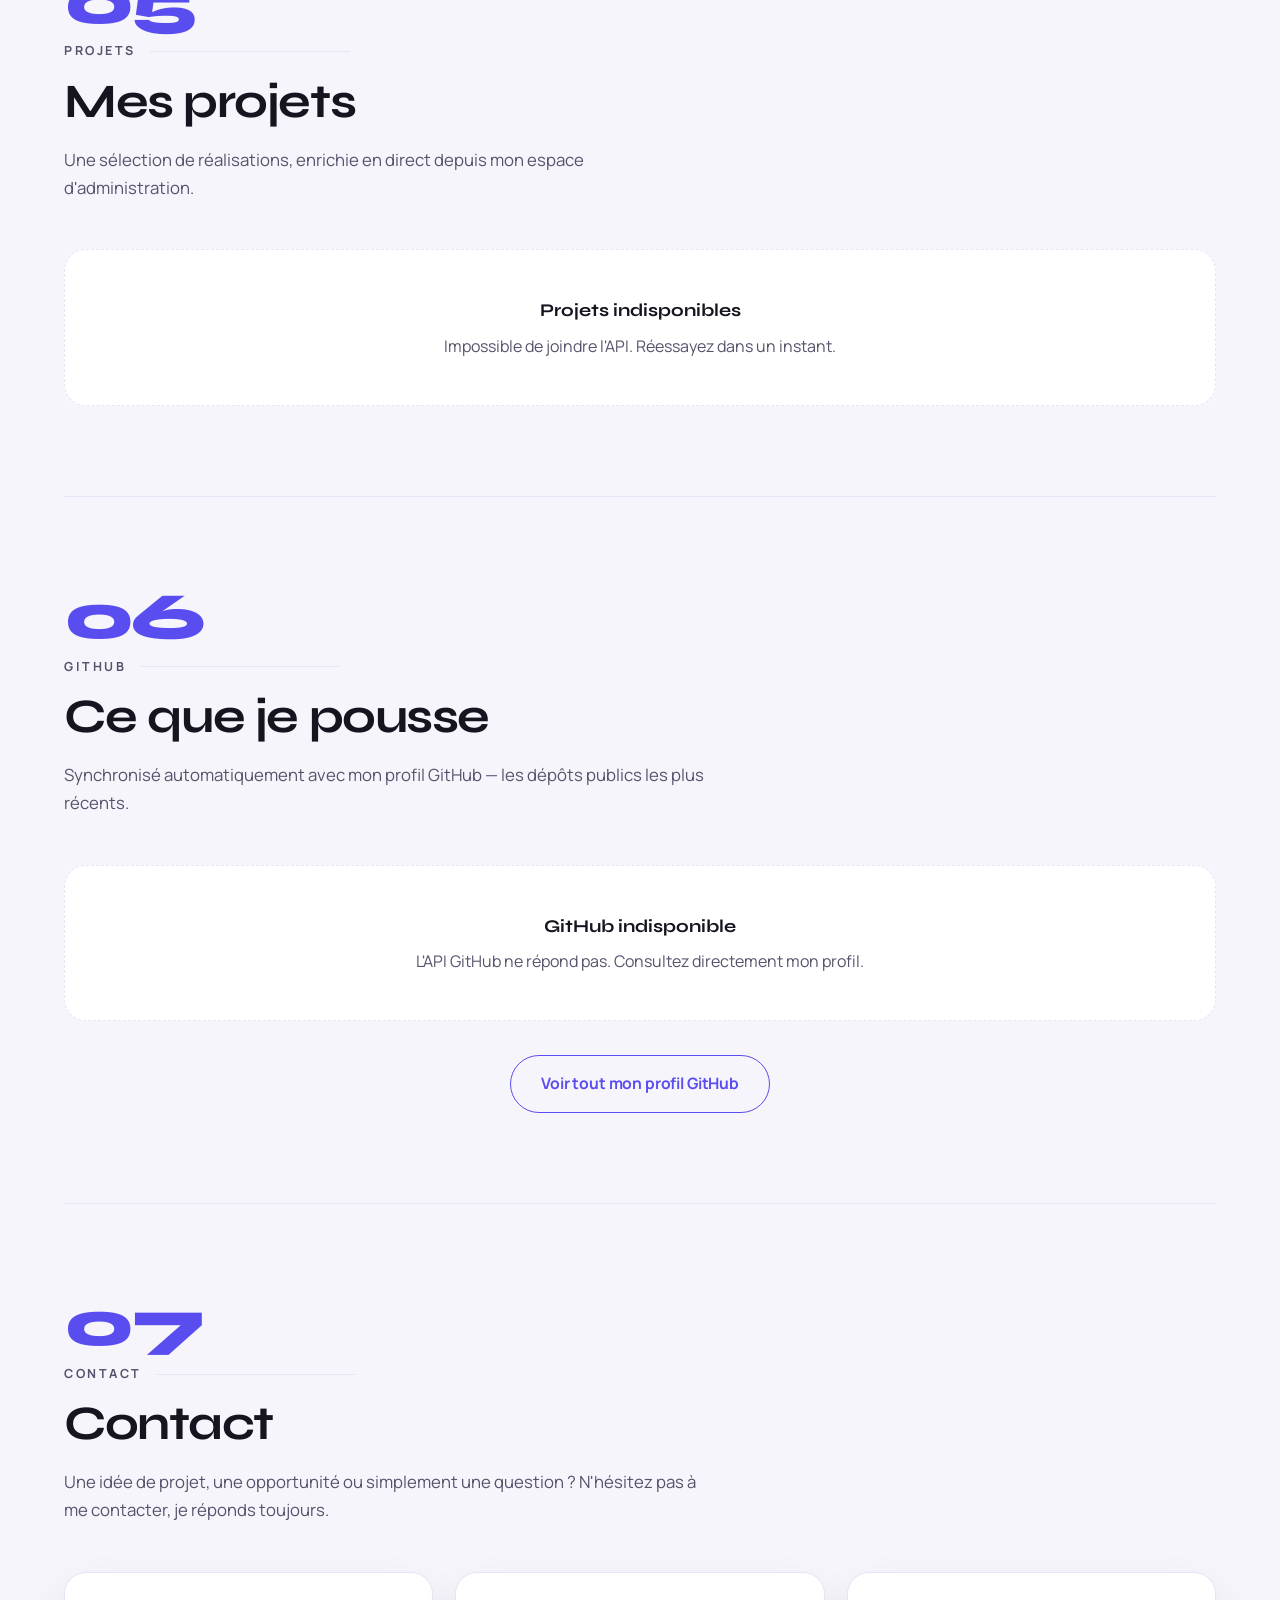
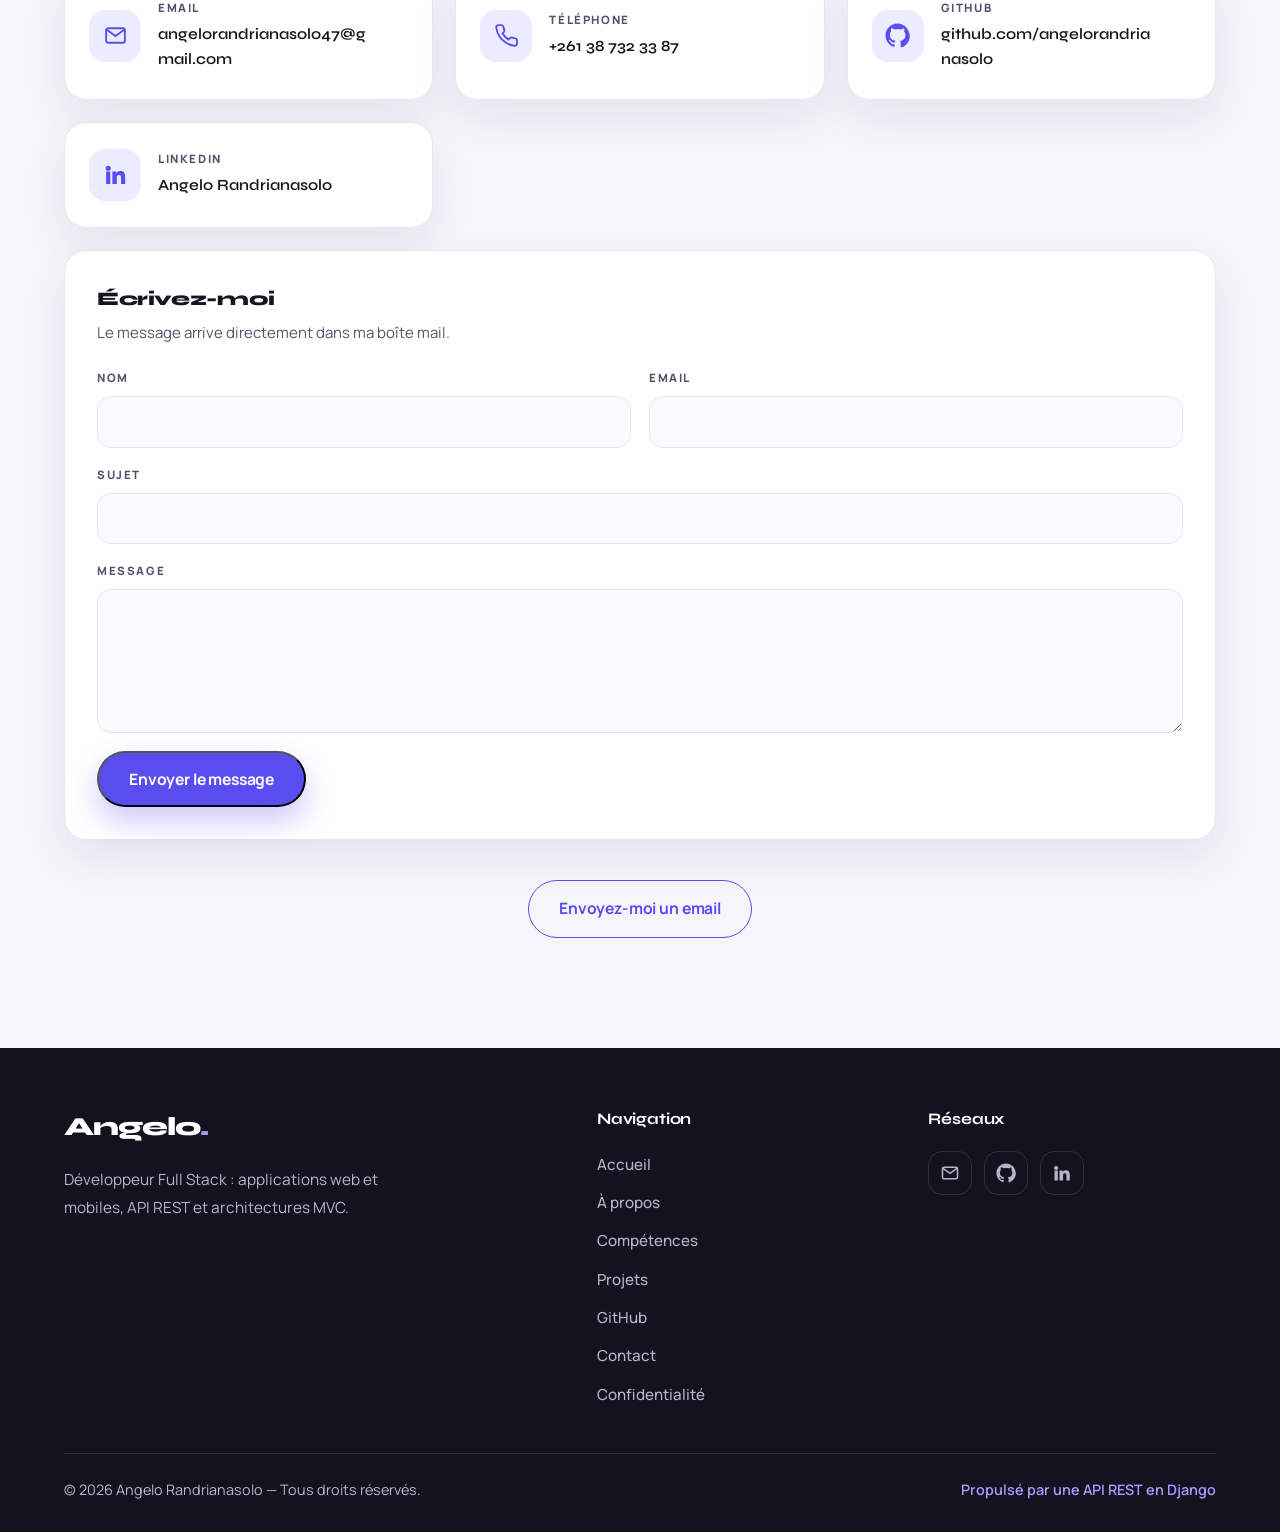
==== commit 045d1557: "feat(site): bloc Parcours en trois etapes dans la section a propos Le portfolio presentait des proje" ====
--- a/src/index.html
+++ b/src/index.html
@@ -19,7 +19,7 @@
 
     <link rel="stylesheet" href="css/fonts.css?v=20261121a">
 
-    <link rel="stylesheet" href="css/style.css?v=20261121b">
+    <link rel="stylesheet" href="css/style.css?v=20261121c">
 
     <!-- Applique le thème avant le premier rendu pour éviter le flash blanc -->
     <script src="js/theme-init.js?v=20261121b"></script>
@@ -354,6 +354,31 @@
                 </ul>
 
             </div>
+
+            <ol class="parcours reveal">
+                <li>
+                    <span class="parcours-tag" data-i18n="parcours.1.tag">En cours</span>
+                    <div class="parcours-body">
+                        <strong data-i18n="parcours.1.title">L3 Génie logiciel</strong>
+                        <p data-i18n="parcours.1.text">Formation en génie logiciel à Madagascar : algorithmique, architectures logicielles (MVC, API REST) et projets pratiques.</p>
+                    </div>
+                </li>
+                <li>
+                    <span class="parcours-tag" data-i18n="parcours.2.tag">Projets</span>
+                    <div class="parcours-body">
+                        <strong data-i18n="parcours.2.title">Applications livrées en autonomie</strong>
+                        <p data-i18n="parcours.2.text">Meilleur-prix et Tantsaha Connect : de l'idée au déploiement, avec React / React Native, Node.js et des bases de données relationnelles.</p>
+                    </div>
+                </li>
+                <li>
+                    <span class="parcours-tag" data-i18n="parcours.3.tag">Recherche</span>
+                    <div class="parcours-body">
+                        <strong data-i18n="parcours.3.title">Stage &amp; missions freelance</strong>
+                        <p data-i18n="parcours.3.text">Disponible pour rejoindre une équipe ou collaborer en remote sur des produits utiles.</p>
+                    </div>
+                </li>
+            </ol>
+
         </section>
 
         <!-- ================= ARCHITECTURE ================= -->
@@ -862,7 +887,7 @@
         </svg>
     </button>
 
-    <script src="js/script.js?v=20261121f"></script>
+    <script src="js/script.js?v=20261121g"></script>
 
 </body>
 </html>
--- a/src/css/style.css
+++ b/src/css/style.css
@@ -739,6 +739,65 @@
 
 .about-info li:hover {
     background: var(--brand-soft);
+}
+
+/* --- Parcours (timeline sous « À propos ») --- */
+.parcours {
+    list-style: none;
+    margin: 26px 0 0;
+    padding: 0;
+    display: grid;
+    grid-template-columns: repeat(3, 1fr);
+    gap: 16px;
+}
+
+.parcours li {
+    background: var(--surface);
+    border: 1px solid var(--border);
+    border-radius: 22px;
+    box-shadow: var(--shadow);
+    padding: 20px 22px;
+    display: flex;
+    flex-direction: column;
+    gap: 10px;
+    transition: transform 0.25s, border-color 0.25s;
+}
+
+.parcours li:hover {
+    transform: translateY(-4px);
+    border-color: var(--brand);
+}
+
+.parcours-tag {
+    align-self: flex-start;
+    background: var(--brand-soft);
+    color: var(--brand-text);
+    font-size: 11px;
+    font-weight: 800;
+    letter-spacing: 0.12em;
+    text-transform: uppercase;
+    padding: 5px 11px;
+    border-radius: 999px;
+}
+
+.parcours-body strong {
+    display: block;
+    font-family: var(--font-display);
+    font-size: 17px;
+    margin-bottom: 6px;
+}
+
+.parcours-body p {
+    margin: 0;
+    color: var(--muted);
+    font-size: 14px;
+    line-height: 1.6;
+}
+
+@media (max-width: 900px) {
+    .parcours {
+        grid-template-columns: 1fr;
+    }
 }
 
 .about-info-label {
